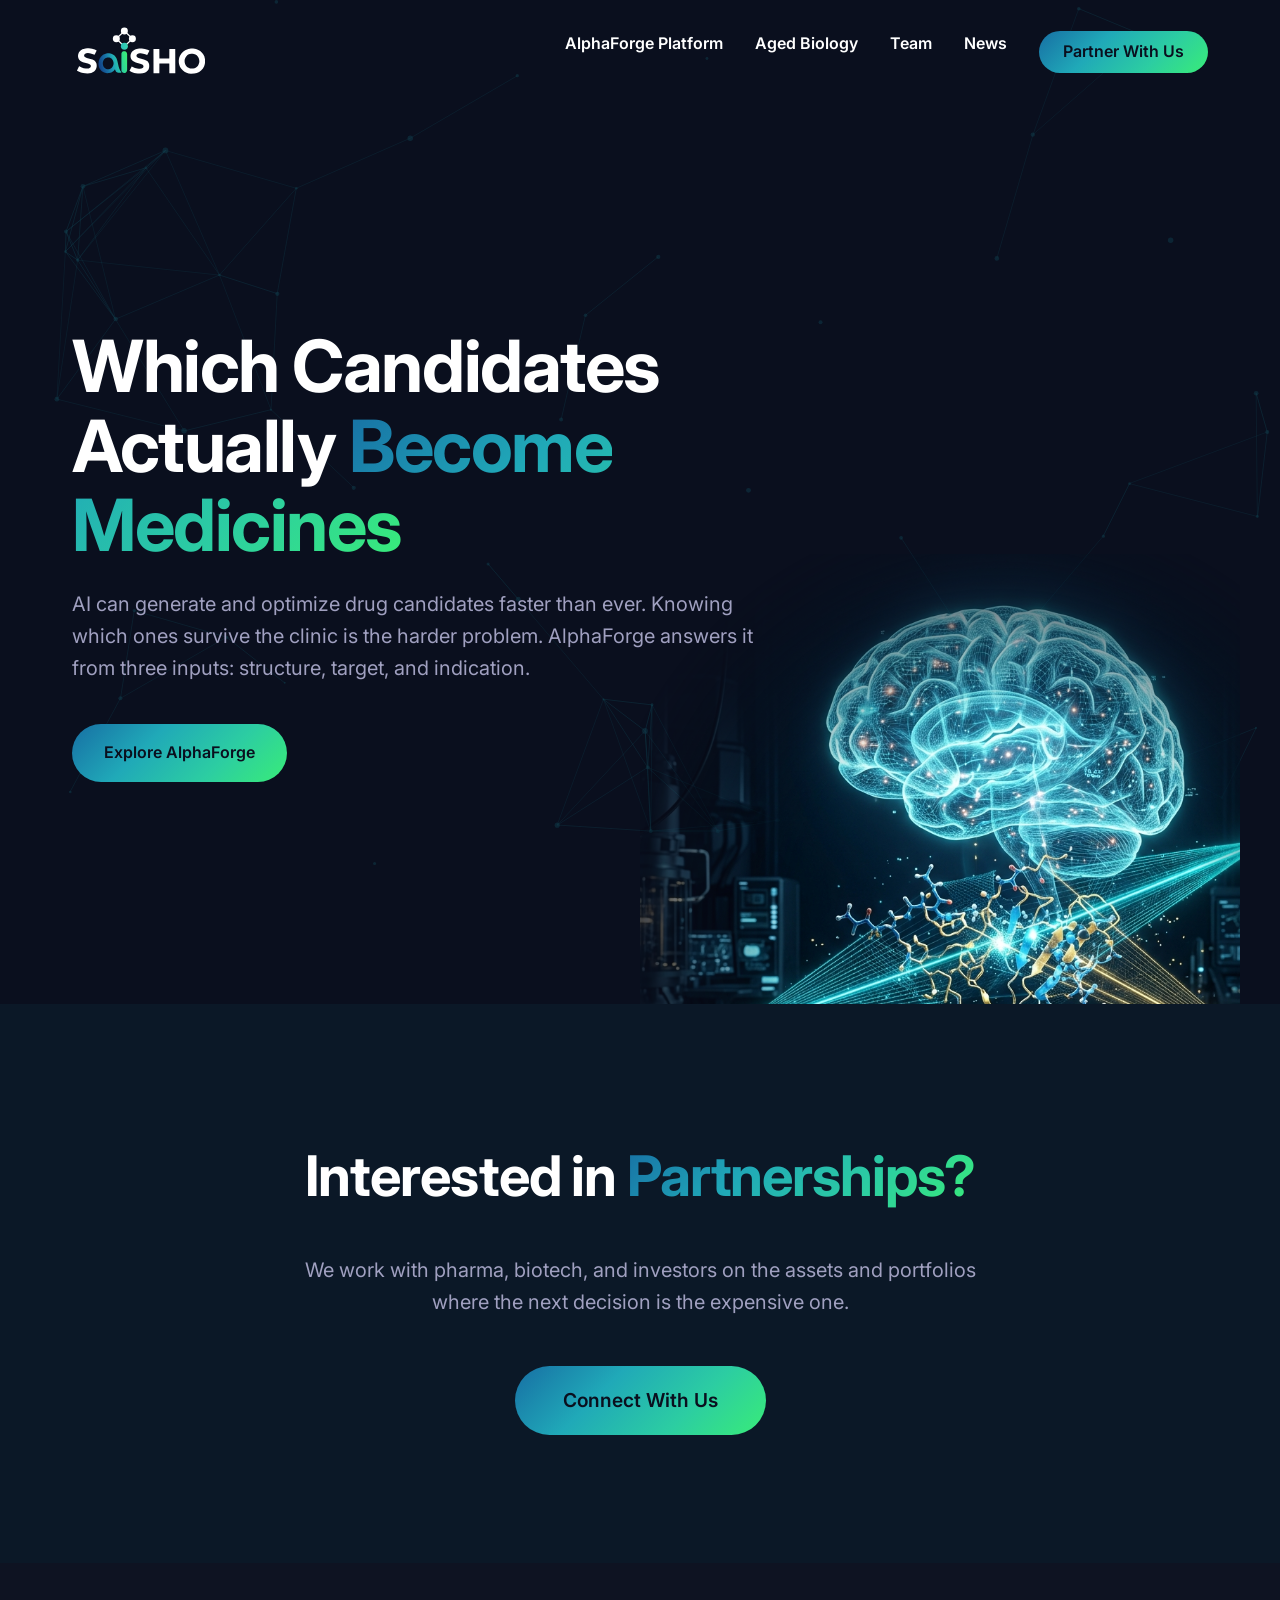
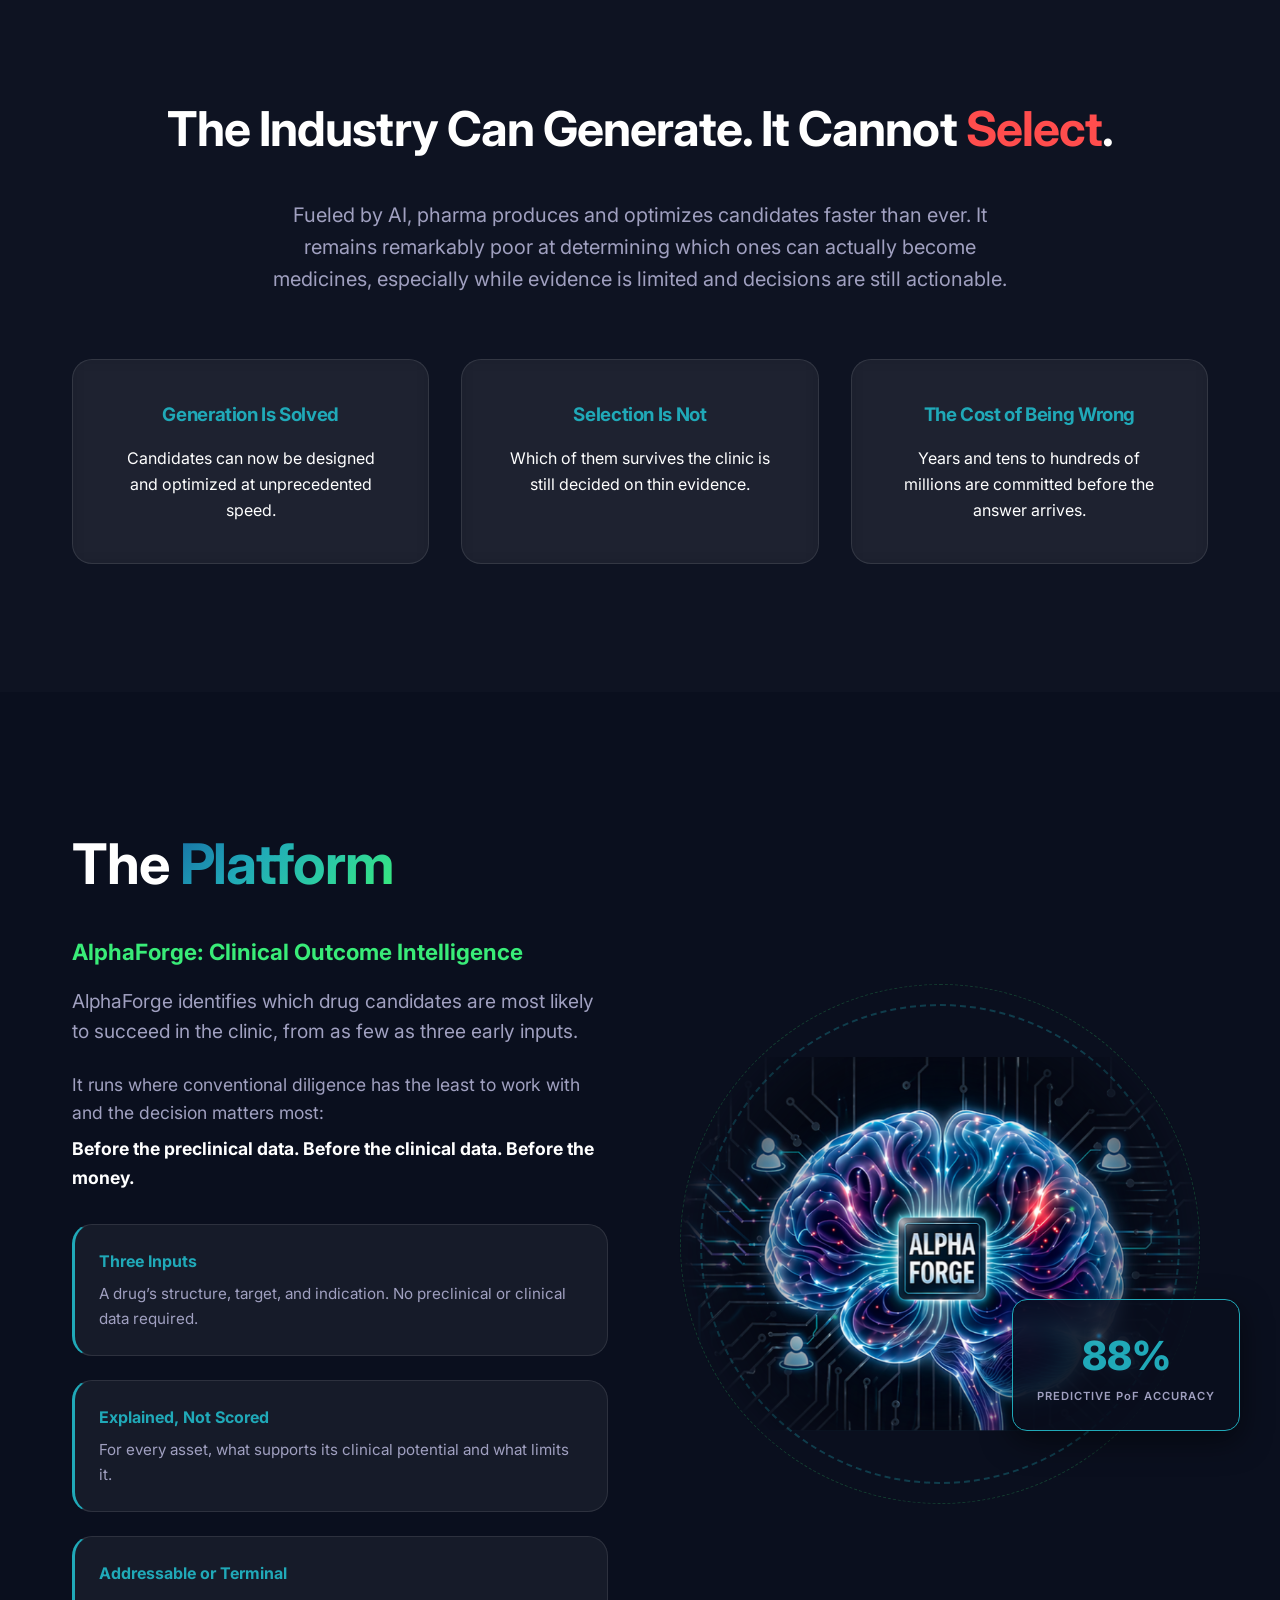
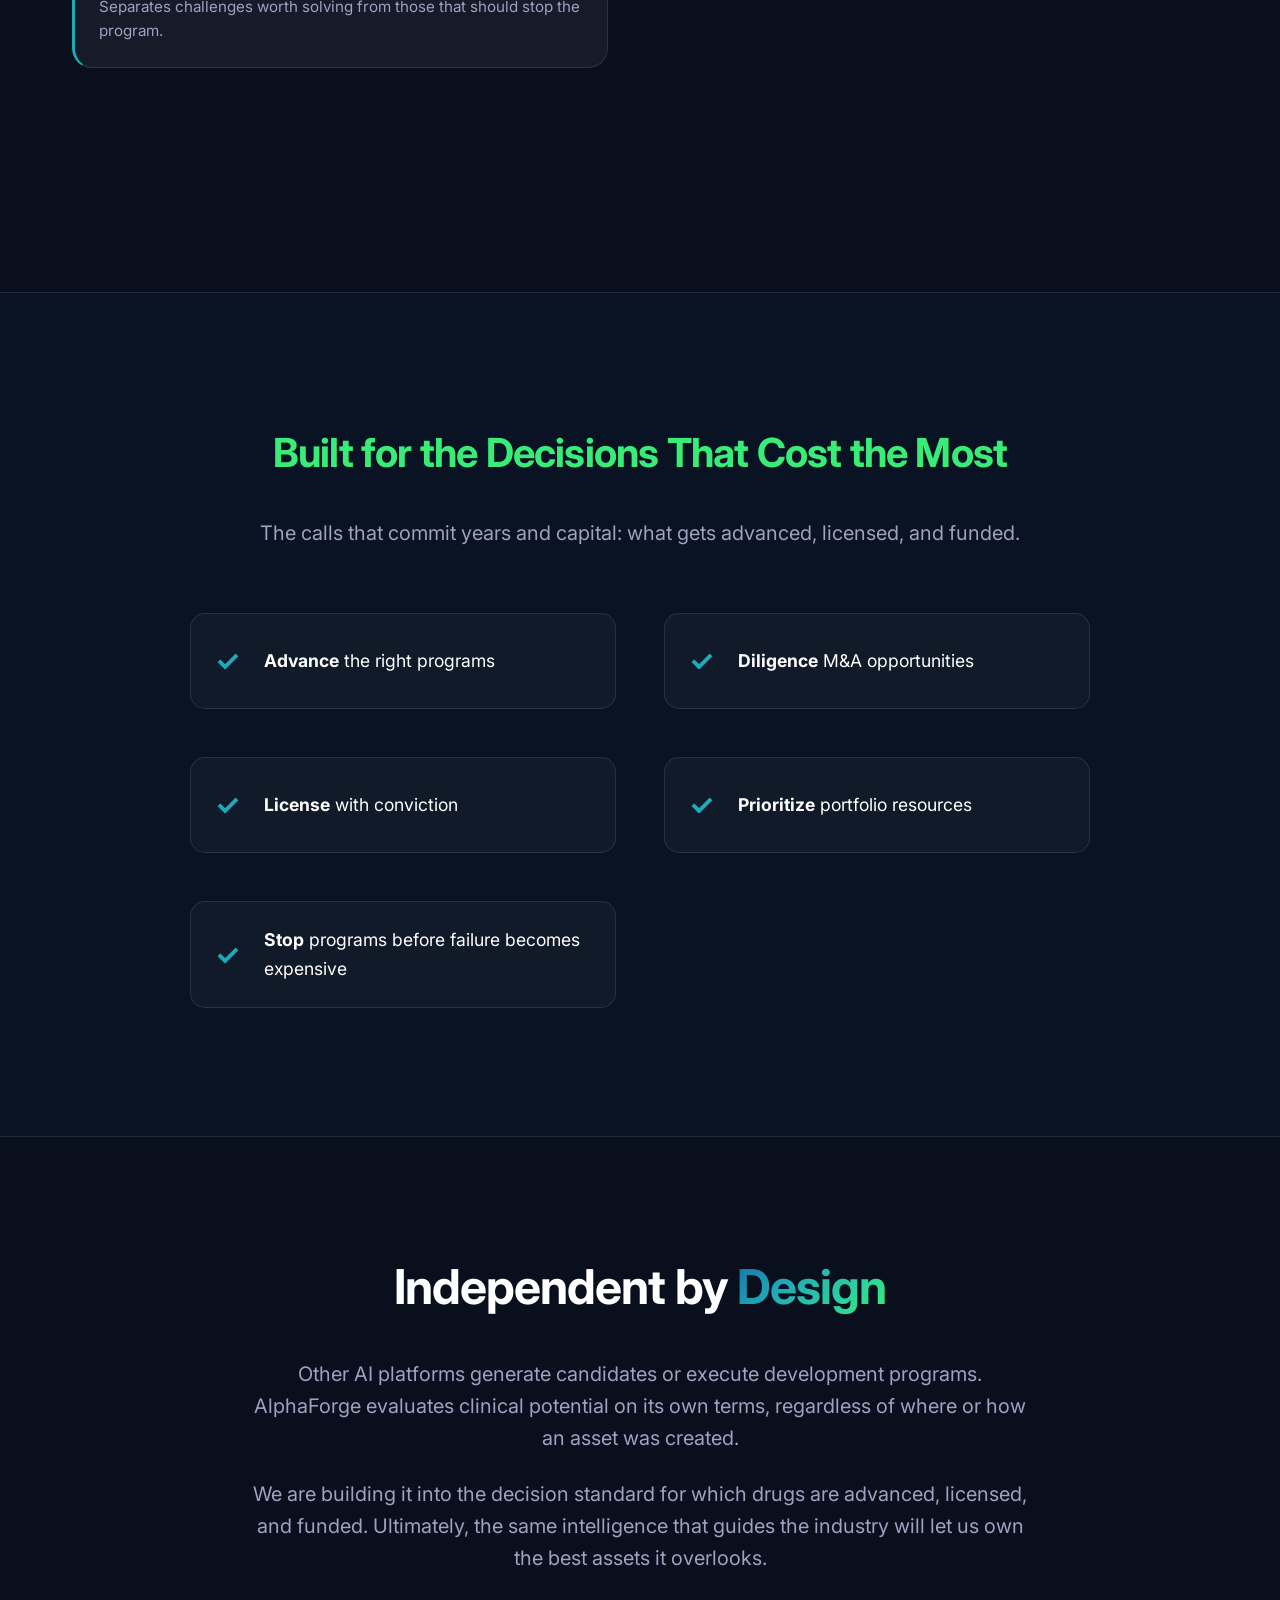
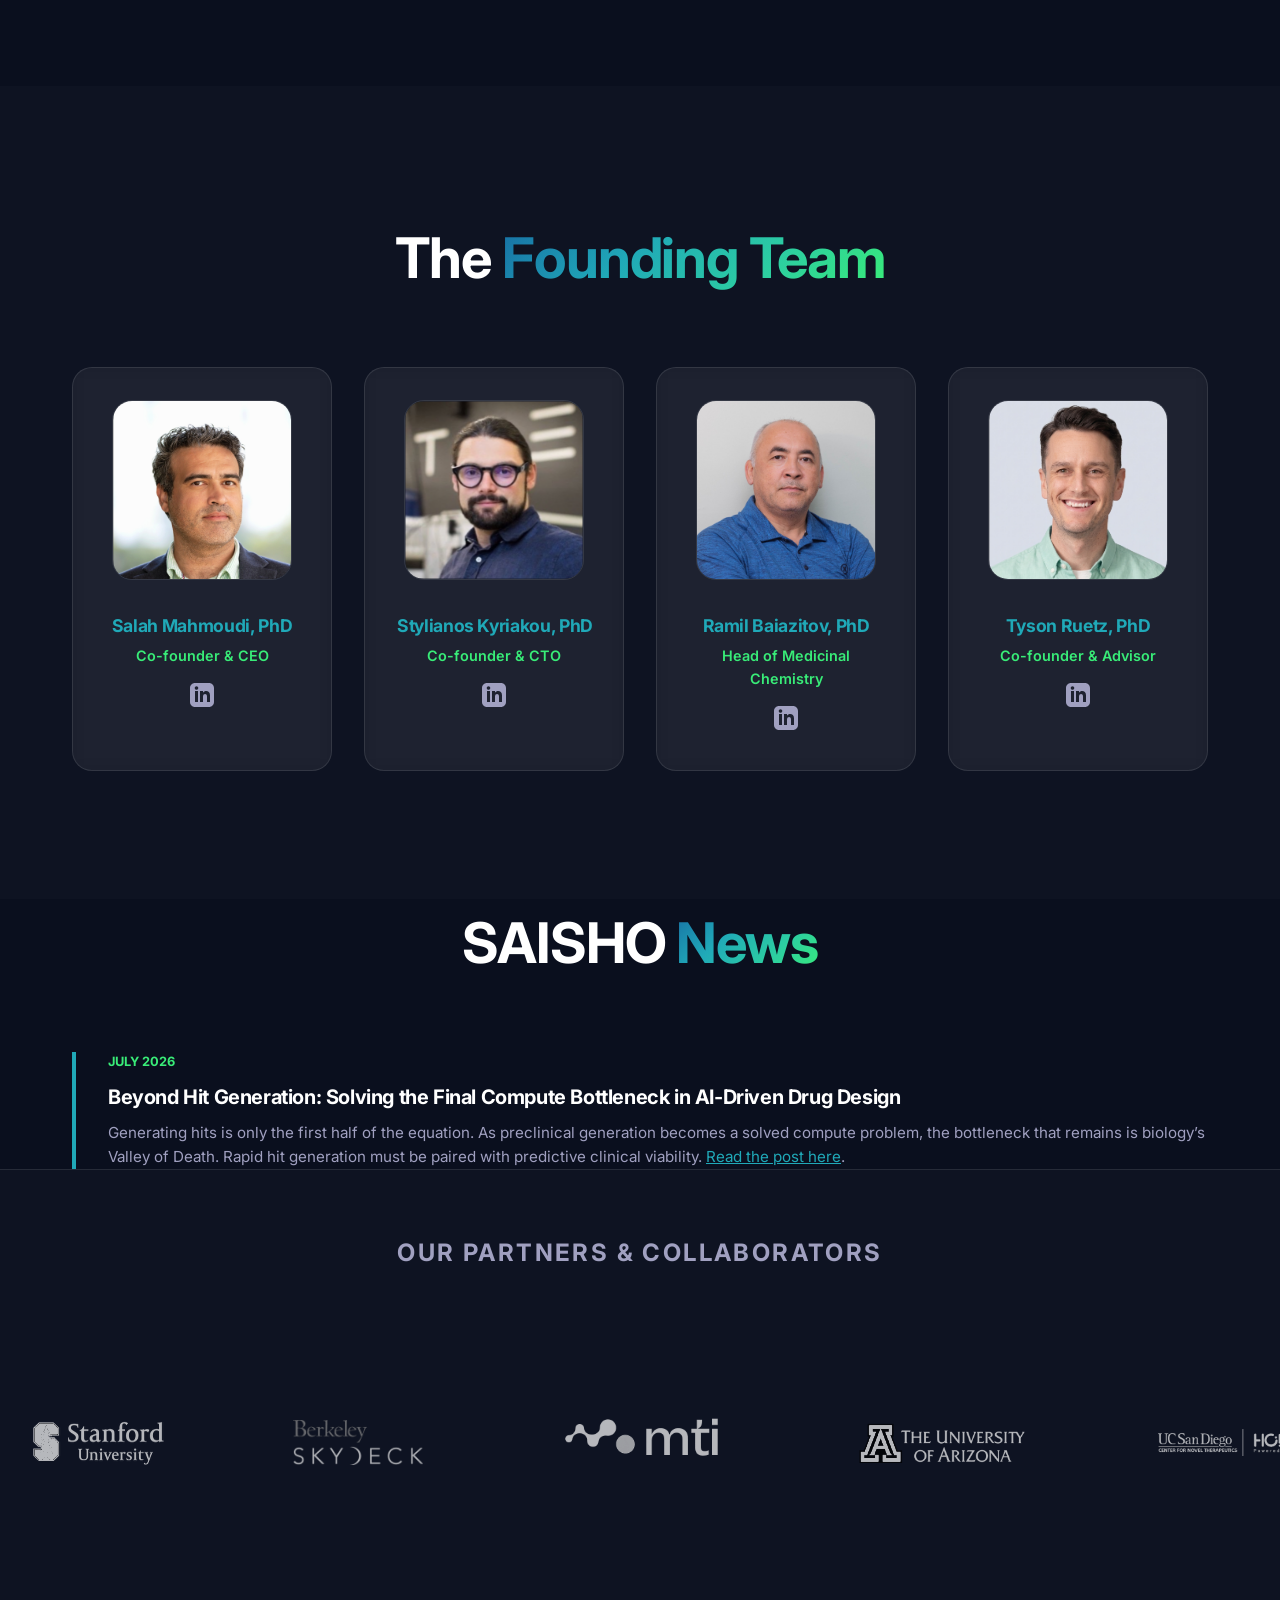
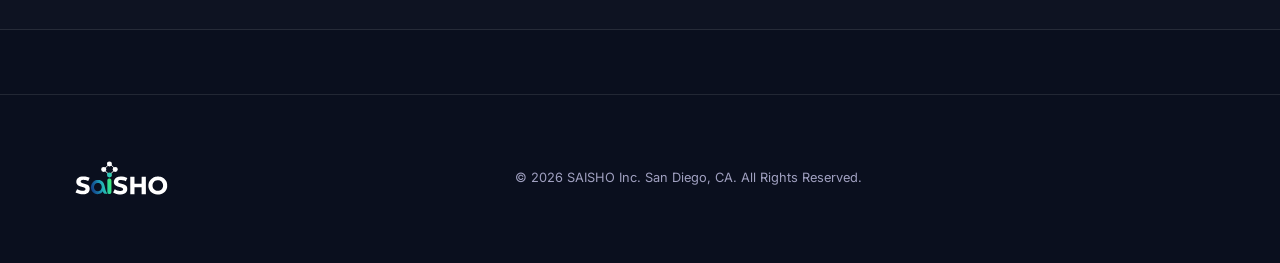
==== index.html @ ced68156 "Remove all news items dated before June 2026 The news grid now carries only the July 2026 post. The " ====
<!DOCTYPE html>
<html lang="en">
<head>
    <meta charset="UTF-8">
    <meta name="viewport" content="width=device-width, initial-scale=1.0">
    <title>AlphaForge by SAISHO | Predict. Explain. Redesign.</title>
    <meta name="description" content="AlphaForge is an AI-driven predictive engine that de-risks drug discovery by predicting clinical failure modes in CNS molecules using aged-biology intelligence.">
    <link rel="stylesheet" href="index.css">
    <link rel="preconnect" href="https://fonts.googleapis.com">
    <link rel="preconnect" href="https://fonts.gstatic.com" crossorigin>
    <link href="https://fonts.googleapis.com/css2?family=Inter:wght@400;600;700;800&display=swap" rel="stylesheet">
</head>
<body>
    <canvas id="bg-canvas"></canvas>

    <header>
        <nav class="container" style="display: flex; justify-content: space-between; align-items: center; padding: 1.5rem 2rem;">
            <div class="logo"><img src="assets/SAISHO-logo.svg" alt="SAISHO" style="height: 56px; width: auto; display: block;"></div>
            <div class="nav-links" style="display: flex; gap: 2rem;">
                <a href="#platform" style="color: white; text-decoration: none; font-weight: 600;">AlphaForge Platform</a>
                <a href="aged_biology.html" style="color: white; text-decoration: none; font-weight: 600;">Aged Biology</a>
                <a href="#team" style="color: white; text-decoration: none; font-weight: 600;">Team</a>
                <a href="#news" style="color: white; text-decoration: none; font-weight: 600;">News</a>
                <a href="#contact" class="btn btn-primary" style="padding: 0.5rem 1.5rem;">Partner With Us</a>
            </div>
        </nav>
    </header>

    <main>
        <!-- Hero Section -->
        <section class="hero container">
            <div class="hero-content">
                <h1 class="reveal">Which Candidates Actually <span class="gradient-text">Become Medicines</span></h1>
                <p class="reveal" style="animation-delay: 0.2s;">AI can generate and optimize drug candidates faster than ever. Knowing which ones survive the clinic is the harder problem. AlphaForge answers it from three inputs: structure, target, and indication.</p>
                <div class="hero-actions reveal" style="animation-delay: 0.4s;">
                    <a href="#platform" class="btn btn-primary">Explore AlphaForge</a>
                </div>
            </div>
            <div class="hero-image reveal" style="animation-delay: 0.6s;">
                <img src="assets/platform/hero.png" alt="AlphaForge AI Platform Visual">
            </div>
        </section>

        <!-- Partnerships -->
        <section id="contact" style="background: rgba(32, 169, 184, 0.06); text-align: center;">
            <div class="container">
                <h2 style="font-size: 3.5rem; margin-bottom: 2rem;">Interested in <span class="gradient-text">Partnerships?</span></h2>
                <p style="max-width: 700px; margin: 0 auto 3rem; color: var(--text-muted); font-size: 1.25rem;">
                    We work with pharma, biotech, and investors on the assets and portfolios where the next decision is the expensive one.
                </p>
                <a href="mailto:salah@saisho.ai" class="btn btn-primary" style="font-size: 1.2rem; padding: 1.2rem 3rem;">Connect With Us</a>
            </div>
        </section>

        <!-- The Crisis Section -->
        <section id="crisis" style="background: rgba(255,255,255,0.02);">
            <div class="container" style="text-align: center;">
                <h2 style="font-size: 3rem; margin-bottom: 2rem;">The Industry Can Generate. It Cannot <span style="color: #ff4d4d;">Select</span>.</h2>
                <p style="max-width: 760px; margin: 0 auto 4rem; color: var(--text-muted); font-size: 1.25rem;">
                    Fueled by AI, pharma produces and optimizes candidates faster than ever. It remains remarkably poor at determining which ones can actually become medicines, especially while evidence is limited and decisions are still actionable.
                </p>
                <div class="grid">
                    <div class="card">
                        <h3>Generation Is Solved</h3>
                        <p>Candidates can now be designed and optimized at unprecedented speed.</p>
                    </div>
                    <div class="card">
                        <h3>Selection Is Not</h3>
                        <p>Which of them survives the clinic is still decided on thin evidence.</p>
                    </div>
                    <div class="card">
                        <h3>The Cost of Being Wrong</h3>
                        <p>Years and tens to hundreds of millions are committed before the answer arrives.</p>
                    </div>
                </div>
            </div>
        </section>

        <section id="platform">
            <div class="container">
                <div class="platform-flex" style="display: flex; align-items: center; gap: 4rem; margin-bottom: 6rem;">
                    <div style="flex: 1;">
                        <h2 style="font-size: 3.5rem; margin-bottom: 1.5rem;">The <span class="gradient-text">Platform</span></h2>
                        <h4 style="color: var(--secondary-color); margin-bottom: 1rem; font-size: 1.4rem;">AlphaForge: Clinical Outcome Intelligence</h4>
                        <p style="color: var(--text-muted); font-size: 1.2rem; margin-bottom: 1.5rem;">AlphaForge identifies which drug candidates are most likely to succeed in the clinic, from as few as three early inputs.</p>
                        <p style="color: var(--text-muted); font-size: 1.1rem; margin-bottom: 2rem;">It runs where conventional diligence has the least to work with and the decision matters most: <br><strong style="color: white; display: block; margin-top: 0.5rem;">Before the preclinical data. Before the clinical data. Before the money.</strong></p>
                        
                        <div class="grid" style="grid-template-columns: 1fr; gap: 1.5rem;">
                            <div class="card" style="padding: 1.5rem; border-left: 3px solid var(--primary-color);">
                                <h4 style="margin-bottom: 0.5rem; color: var(--primary-color);">Three Inputs</h4>
                                <p style="font-size: 0.95rem; color: var(--text-muted);">A drug’s structure, target, and indication. No preclinical or clinical data required.</p>
                            </div>
                            <div class="card" style="padding: 1.5rem; border-left: 3px solid var(--primary-color);">
                                <h4 style="margin-bottom: 0.5rem; color: var(--primary-color);">Explained, Not Scored</h4>
                                <p style="font-size: 0.95rem; color: var(--text-muted);">For every asset, what supports its clinical potential and what limits it.</p>
                            </div>
                            <div class="card" style="padding: 1.5rem; border-left: 3px solid var(--primary-color);">
                                <h4 style="margin-bottom: 0.5rem; color: var(--primary-color);">Addressable or Terminal</h4>
                                <p style="font-size: 0.95rem; color: var(--text-muted);">Separates challenges worth solving from those that should stop the program.</p>
                            </div>
                        </div>
                    </div>
                    <div class="platform-image-container" style="flex: 1; position: relative; display: flex; justify-content: center; align-items: center; min-height: 500px;">
                        <!-- Spinning Dashed Circles (on top) -->
                        <div class="spinning-circle-1" style="position: absolute; width: 480px; height: 480px; border: 2px dashed var(--primary-color); border-radius: 50%; animation: spin 15s linear infinite; opacity: 0.3; pointer-events: none;"></div>
                        <div class="spinning-circle-2" style="position: absolute; width: 520px; height: 520px; border: 1px dashed var(--secondary-color); border-radius: 50%; animation: spin 25s linear reverse infinite; opacity: 0.2; pointer-events: none;"></div>
                        
                        <div style="position: relative; z-index: 1;">
                            <!-- Image with mask to fade with background -->
                            <img src="assets/platform/alphaforge_engine.png" alt="AlphaForge AI Engine Visual" style="width: 100%; max-width: 600px; display: block; -webkit-mask-image: radial-gradient(circle, black 40%, transparent 80%); mask-image: radial-gradient(circle, black 40%, transparent 80%); filter: drop-shadow(0 0 30px rgba(32, 169, 184, 0.25));">
                            
                            <!-- Luminous Pulses (Data Flow) -->
                            <div class="luminous-pulse" style="top: 25%; left: 20%; background: var(--primary-color); animation: data-flow-1 3s infinite;"></div>
                            <div class="luminous-pulse" style="top: 40%; right: 25%; background: var(--secondary-color); animation: data-flow-2 4s infinite 1s;"></div>
                            <div class="luminous-pulse" style="bottom: 30%; left: 30%; background: var(--logo-aqua); animation: data-flow-3 5s infinite 2s;"></div>
                            <div class="luminous-pulse" style="top: 20%; right: 30%; background: var(--primary-color); animation: data-flow-4 3.5s infinite 0.5s;"></div>
                            <div class="luminous-pulse" style="bottom: 25%; right: 20%; background: var(--logo-blue); animation: data-flow-5 4.5s infinite 1.5s;"></div>

                            <!-- Floating Metric Badge -->
                            <div class="metric-badge" style="position: absolute; bottom: 0; right: -2rem; background: rgba(10, 15, 30, 0.85); padding: 1.5rem; border-radius: 15px; border: 1px solid var(--primary-color); backdrop-filter: blur(10px); text-align: center; box-shadow: 0 10px 30px rgba(0,0,0,0.5); z-index: 2;">
                                <div style="font-size: 2.5rem; font-weight: 800; color: var(--primary-color);">88%</div>
                                <div style="font-size: 0.7rem; color: var(--text-muted); font-weight: 600; letter-spacing: 1px; white-space: nowrap;">PREDICTIVE PoF ACCURACY</div>
                            </div>
                        </div>
                    </div>
                </div>
            </div>
        </section>

        <!-- Decision Support Section -->
        <section id="decisions" style="padding: 8rem 0; background: rgba(32, 169, 184, 0.03); border-top: 1px solid var(--glass-border); border-bottom: 1px solid var(--glass-border);">
            <div class="container" style="text-align: center;">
                <h3 style="color: var(--secondary-color); font-size: 2.5rem; margin-bottom: 2rem; font-weight: 700;">Built for the Decisions That Cost the Most</h3>
                <p style="max-width: 760px; margin: 0 auto 4rem; color: var(--text-muted); font-size: 1.25rem; line-height: 1.6;">
                    The calls that commit years and capital: what gets advanced, licensed, and funded.
                </p>
                <div class="grid decision-grid" style="gap: 3rem; max-width: 900px; margin: 0 auto;">
                    <div style="text-align: left; display: flex; align-items: center; gap: 1.5rem; background: rgba(255,255,255,0.03); padding: 1.5rem; border-radius: 15px; border: 1px solid var(--glass-border);">
                        <span style="color: var(--primary-color); font-size: 1.8rem; font-weight: bold;">✓</span>
                        <p style="font-size: 1.1rem; margin: 0;"><strong style="color: white;">Advance</strong> the right programs</p>
                    </div>
                    <div style="text-align: left; display: flex; align-items: center; gap: 1.5rem; background: rgba(255,255,255,0.03); padding: 1.5rem; border-radius: 15px; border: 1px solid var(--glass-border);">
                        <span style="color: var(--primary-color); font-size: 1.8rem; font-weight: bold;">✓</span>
                        <p style="font-size: 1.1rem; margin: 0;"><strong style="color: white;">Diligence</strong> M&amp;A opportunities</p>
                    </div>
                    <div style="text-align: left; display: flex; align-items: center; gap: 1.5rem; background: rgba(255,255,255,0.03); padding: 1.5rem; border-radius: 15px; border: 1px solid var(--glass-border);">
                        <span style="color: var(--primary-color); font-size: 1.8rem; font-weight: bold;">✓</span>
                        <p style="font-size: 1.1rem; margin: 0;"><strong style="color: white;">License</strong> with conviction</p>
                    </div>
                    <div style="text-align: left; display: flex; align-items: center; gap: 1.5rem; background: rgba(255,255,255,0.03); padding: 1.5rem; border-radius: 15px; border: 1px solid var(--glass-border);">
                        <span style="color: var(--primary-color); font-size: 1.8rem; font-weight: bold;">✓</span>
                        <p style="font-size: 1.1rem; margin: 0;"><strong style="color: white;">Prioritize</strong> portfolio resources</p>
                    </div>
                    <div style="text-align: left; display: flex; align-items: center; gap: 1.5rem; background: rgba(255,255,255,0.03); padding: 1.5rem; border-radius: 15px; border: 1px solid var(--glass-border);">
                        <span style="color: var(--primary-color); font-size: 1.8rem; font-weight: bold;">✓</span>
                        <p style="font-size: 1.1rem; margin: 0;"><strong style="color: white;">Stop</strong> programs before failure becomes expensive</p>
                    </div>
                </div>
            </div>
        </section>

        <!-- Positioning Section -->
        <section id="independent" style="padding: 7rem 0; text-align: center;">
            <div class="container">
                <h2 style="font-size: 3rem; margin-bottom: 2rem;">Independent by <span class="gradient-text">Design</span></h2>
                <p style="max-width: 780px; margin: 0 auto 1.5rem; color: var(--text-muted); font-size: 1.25rem;">
                    Other AI platforms generate candidates or execute development programs. AlphaForge evaluates clinical potential on its own terms, regardless of where or how an asset was created.
                </p>
                <p style="max-width: 780px; margin: 0 auto; color: var(--text-muted); font-size: 1.25rem;">
                    We are building it into the decision standard for which drugs are advanced, licensed, and funded. Ultimately, the same intelligence that guides the industry will let us own the best assets it overlooks.
                </p>
            </div>
        </section>

        <!-- Team Section -->
        <section id="team" style="background: rgba(255,255,255,0.02);">
            <div class="container">
                <h2 style="text-align: center; font-size: 3.5rem; margin-bottom: 4rem;">The <span class="gradient-text">Founding Team</span></h2>
                <div class="team-grid">
                    <div class="card team-card">
                        <img src="assets/team/salah.png" alt="Salah Mahmoudi">
                        <h3>Salah Mahmoudi, PhD</h3>
                        <div class="role">Co-founder & CEO</div>
                        <a href="https://www.linkedin.com/in/salah-mahmoudi/" target="_blank">
                            <svg class="linkedin-icon" viewBox="0 0 24 24"><path d="M19 0h-14c-2.761 0-5 2.239-5 5v14c0 2.761 2.239 5 5 5h14c2.762 0 5-2.239 5-5v-14c0-2.761-2.238-5-5-5zm-11 19h-3v-11h3v11zm-1.5-12.268c-.966 0-1.75-.79-1.75-1.764s.784-1.764 1.75-1.764 1.75.79 1.75 1.764-.783 1.764-1.75 1.764zm13.5 12.268h-3v-5.604c0-3.368-4-3.113-4 0v5.604h-3v-11h3v1.765c1.396-2.586 7-2.777 7 2.476v6.759z"/></svg>
                        </a>
                    </div>
                    <div class="card team-card">
                        <img src="assets/team/stylianos.png" alt="Stylianos Kyriakou">
                        <h3>Stylianos Kyriakou, PhD</h3>
                        <div class="role">Co-founder & CTO</div>
                        <a href="https://www.linkedin.com/in/stylianoskyriacou/" target="_blank">
                            <svg class="linkedin-icon" viewBox="0 0 24 24"><path d="M19 0h-14c-2.761 0-5 2.239-5 5v14c0 2.761 2.239 5 5 5h14c2.762 0 5-2.239 5-5v-14c0-2.761-2.238-5-5-5zm-11 19h-3v-11h3v11zm-1.5-12.268c-.966 0-1.75-.79-1.75-1.764s.784-1.764 1.75-1.764 1.75.79 1.75 1.764-.783 1.764-1.75 1.764zm13.5 12.268h-3v-5.604c0-3.368-4-3.113-4 0v5.604h-3v-11h3v1.765c1.396-2.586 7-2.777 7 2.476v6.759z"/></svg>
                        </a>
                    </div>
                    <div class="card team-card">
                        <img src="assets/team/ramil.png" alt="Ramil Baiazitov">
                        <h3>Ramil Baiazitov, PhD</h3>
                        <div class="role">Head of Medicinal Chemistry</div>
                        <a href="https://www.linkedin.com/in/ramil-baiazitov-46618516/" target="_blank">
                            <svg class="linkedin-icon" viewBox="0 0 24 24"><path d="M19 0h-14c-2.761 0-5 2.239-5 5v14c0 2.761 2.239 5 5 5h14c2.762 0 5-2.239 5-5v-14c0-2.761-2.238-5-5-5zm-11 19h-3v-11h3v11zm-1.5-12.268c-.966 0-1.75-.79-1.75-1.764s.784-1.764 1.75-1.764 1.75.79 1.75 1.764-.783 1.764-1.75 1.764zm13.5 12.268h-3v-5.604c0-3.368-4-3.113-4 0v5.604h-3v-11h3v1.765c1.396-2.586 7-2.777 7 2.476v6.759z"/></svg>
                        </a>
                    </div>
                    <div class="card team-card">
                        <img src="assets/team/tyson.jpg" alt="Tyson Ruetz">
                        <h3>Tyson Ruetz, PhD</h3>
                        <div class="role">Co-founder & Advisor</div>
                        <a href="https://www.linkedin.com/in/tyson-ruetz-98aa8580/" target="_blank">
                            <svg class="linkedin-icon" viewBox="0 0 24 24"><path d="M19 0h-14c-2.761 0-5 2.239-5 5v14c0 2.761 2.239 5 5 5h14c2.762 0 5-2.239 5-5v-14c0-2.761-2.238-5-5-5zm-11 19h-3v-11h3v11zm-1.5-12.268c-.966 0-1.75-.79-1.75-1.764s.784-1.764 1.75-1.764 1.75.79 1.75 1.764-.783 1.764-1.75 1.764zm13.5 12.268h-3v-5.604c0-3.368-4-3.113-4 0v5.604h-3v-11h3v1.765c1.396-2.586 7-2.777 7 2.476v6.759z"/></svg>
                        </a>
                    </div>
                </div>
            </div>
        </section>

        <!-- News Section -->
        <section id="news" class="container">
            <h2 style="text-align: center; font-size: 3.5rem; margin-bottom: 4rem;">SAISHO <span class="gradient-text">News</span></h2>
            <div class="news-grid">
                <div class="news-item reveal">
                    <div class="news-date">July 2026</div>
                    <h3 class="news-title">Beyond Hit Generation: Solving the Final Compute Bottleneck in AI-Driven Drug Design</h3>
                    <p class="news-excerpt">Generating hits is only the first half of the equation. As preclinical generation becomes a solved compute problem, the bottleneck that remains is biology’s Valley of Death. Rapid hit generation must be paired with predictive clinical viability. <a href="https://stylianoskyriacou.ai/blog_posts/beyond_hit_generation_solving_the_final_compute_bottleneck_in_ai_driven_drug_design.html" target="_blank" rel="noopener" style="color: var(--primary-color); text-decoration: underline;">Read the post here</a>.</p>
                </div>
            </div>
        </section>

        <!-- Partners Section -->
        <section id="partners" style="padding: 4rem 0; background: rgba(255,255,255,0.02); border-top: 1px solid var(--glass-border); border-bottom: 1px solid var(--glass-border);">
            <div class="container" style="text-align: center; margin-bottom: 3rem;">
                <h3 style="font-size: 1.5rem; color: var(--text-muted); text-transform: uppercase; letter-spacing: 0.1em;">Our Partners & Collaborators</h3>
            </div>
            <div class="partners-container">
                <div class="partners-track">
                    <!-- Stanford (Updated Horizontal Asset) -->
                    <div class="partner-logo-container" style="height: 90px;">
                        <img src="assets/logos/stanford.png" class="partner-logo-img" alt="Stanford University">
                    </div>
                    
                    <!-- Berkeley SkyDeck (High Res Asset) -->
                    <div class="partner-logo-container">
                        <img src="assets/logos/skydeck.png" class="partner-logo-img" alt="Berkeley SkyDeck">
                    </div>

                    <!-- UC Berkeley MTI (High Res Asset) -->
                    <div class="partner-logo-container" style="height: 180px;">
                        <img src="assets/logos/ucb_mti.png" class="partner-logo-img" alt="UC Berkeley MTI">
                    </div>

                    <!-- University of Arizona (High Res Horizontal Asset) -->
                    <div class="partner-logo-container" style="height: 40px;">
                        <img src="assets/logos/arizona.png" class="partner-logo-img" alt="University of Arizona">
                    </div>

                    <!-- UCSD / HomeLab (High Res Asset) -->
                    <div class="partner-logo-container" style="height: 100px;">
                        <img src="assets/logos/homelab.png" class="partner-logo-img" alt="UCSD HomeLab">
                    </div>
                    
                    <!-- Google for Startups (Recreated) -->
                    <div class="partner-logo-custom" style="height: 100px; font-size: 1.8rem;">
                        <span style="color: #4285F4;">G</span><span style="color: #EA4335;">o</span><span style="color: #FBBC05;">o</span><span style="color: #4285F4;">g</span><span style="color: #34A853;">l</span><span style="color: #EA4335;">e</span>
                        <span style="font-size: 0.8em; margin-left: 5px; color: #a0a0c0;">for Startups</span>
                    </div>

                    <!-- Connect San Diego (Official Asset) -->
                    <div class="partner-logo-container">
                        <img src="assets/logos/connect.png" class="partner-logo-img" alt="Connect San Diego">
                    </div>

                    <!-- Duplicate for seamless scroll -->
                    <div class="partner-logo-container" style="height: 90px;">
                        <img src="assets/logos/stanford.png" class="partner-logo-img" alt="Stanford University">
                    </div>
                    <div class="partner-logo-container">
                        <img src="assets/logos/skydeck.png" class="partner-logo-img" alt="Berkeley SkyDeck">
                    </div>
                    <div class="partner-logo-container" style="height: 180px;">
                        <img src="assets/logos/ucb_mti.png" class="partner-logo-img" alt="UC Berkeley MTI">
                    </div>
                    <div class="partner-logo-container" style="height: 40px;">
                        <img src="assets/logos/arizona.png" class="partner-logo-img" alt="University of Arizona">
                    </div>
                    <div class="partner-logo-container" style="height: 100px;">
                        <img src="assets/logos/homelab.png" class="partner-logo-img" alt="UCSD HomeLab">
                    </div>
                    <div class="partner-logo-custom" style="height: 100px; font-size: 1.8rem;">
                        <span style="color: #4285F4;">G</span><span style="color: #EA4335;">o</span><span style="color: #FBBC05;">o</span><span style="color: #4285F4;">g</span><span style="color: #34A853;">l</span><span style="color: #EA4335;">e</span>
                        <span style="font-size: 0.8em; margin-left: 5px; color: #a0a0c0;">for Startups</span>
                    </div>
                </div>
            </div>
        </section>

    </main>

    <footer style="padding: 4rem 0; border-top: 1px solid var(--glass-border); margin-top: 4rem;">
        <div class="container" style="display: flex; justify-content: space-between; align-items: center;">
            <div class="logo"><img src="assets/SAISHO-logo.svg" alt="SAISHO" style="height: 40px; width: auto; display: block;"></div>
            <p style="color: var(--text-muted); font-size: 0.8rem;">© 2026 SAISHO Inc. San Diego, CA. All Rights Reserved.</p>
            <div class="socials" style="display: flex; gap: 1rem;">
                <!-- Social Icons -->
            </div>
        </div>
    </footer>

    <script src="main.js"></script>
    <style>
        @keyframes spin { from { transform: rotate(0deg); } to { transform: rotate(360deg); } }
        
        @keyframes data-flow-1 {
            0% { transform: translate(0, 0); opacity: 0; }
            20% { opacity: 1; }
            80% { opacity: 1; }
            100% { transform: translate(60px, -30px); opacity: 0; }
        }
        @keyframes data-flow-2 {
            0% { transform: translate(0, 0); opacity: 0; }
            30% { opacity: 1; }
            70% { opacity: 1; }
            100% { transform: translate(-80px, 40px); opacity: 0; }
        }
        @keyframes data-flow-3 {
            0% { transform: translate(0, 0); opacity: 0; }
            20% { opacity: 1; }
            80% { opacity: 1; }
            100% { transform: translate(40px, 60px); opacity: 0; }
        }
        @keyframes data-flow-4 {
            0% { transform: translate(0, 0); opacity: 0; }
            40% { opacity: 1; }
            60% { opacity: 1; }
            100% { transform: translate(-50px, -50px); opacity: 0; }
        }
        @keyframes data-flow-5 {
            0% { transform: translate(0, 0); opacity: 0; }
            25% { opacity: 1; }
            75% { opacity: 1; }
            100% { transform: translate(70px, 20px); opacity: 0; }
        }
        
        .luminous-pulse {
            position: absolute;
            width: 4px;
            height: 4px;
            border-radius: 50%;
            filter: blur(1px);
            box-shadow: 0 0 10px currentColor, 0 0 20px currentColor;
            z-index: 3;
            pointer-events: none;
        }

        .partner-logo-container {
            display: flex;
            align-items: center;
            justify-content: center;
            height: 45px; /* Standardized height */
            filter: grayscale(1) invert(1) brightness(2);
            opacity: 0.7;
            transition: all 0.3s ease;
            margin: 0 2rem;
            flex-shrink: 0;
        }
        
        .partner-logo-container:hover {
            filter: grayscale(0) invert(0) brightness(1);
            opacity: 1;
        }

        .partner-logo-img {
            max-height: 100%;
            max-width: 180px; /* Prevents extremely wide logos from breaking balance */
            width: auto;
            object-fit: contain;
        }

        .partner-logo-custom {
            height: 45px; /* Matches container height */
            display: flex;
            align-items: center;
            justify-content: center;
            font-family: 'Inter', sans-serif;
            font-size: 1.1rem;
            filter: grayscale(1) opacity(0.7);
            transition: all 0.3s ease;
            white-space: nowrap;
            margin: 0 2rem;
            flex-shrink: 0;
        }
        
        .partners-track:hover .partner-logo-custom {
            filter: grayscale(0) opacity(1);
        }
    </style>
</body>
</html>
---- index.css ----
/* SAISHO - AlphaForge Design System */
:root {
    /* Brand gradient stops, taken from the "ai" ligature in the SAISHO logo
       (assets/SAISHO-logo.svg, #aiGradient). */
    --logo-blue-deep: #123E84;
    --logo-blue: #176FA4;
    --logo-teal: #20A9B8;
    --logo-aqua: #2CCDA2;
    --logo-green: #39EC78;

    --bg-color: #0a0f1e;
    --card-bg: rgba(255, 255, 255, 0.05);
    --primary-color: var(--logo-teal);
    --primary-rgb: 32, 169, 184;
    --secondary-color: var(--logo-green);
    --text-main: #ffffff;
    --text-muted: #a0a0c0;
    --accent-gradient: linear-gradient(135deg, var(--logo-blue) 0%, var(--logo-teal) 35%, var(--logo-aqua) 68%, var(--logo-green) 100%);
    --glass-border: rgba(255, 255, 255, 0.1);
    --font-sans: 'Inter', system-ui, -apple-system, sans-serif;
}

* {
    margin: 0;
    padding: 0;
    box-sizing: border-box;
}

body {
    background-color: var(--bg-color);
    color: var(--text-main);
    font-family: var(--font-sans);
    line-height: 1.6;
    overflow-x: hidden;
}

/* Background Animation */
#bg-canvas {
    position: fixed;
    top: 0;
    left: 0;
    width: 100%;
    height: 100%;
    z-index: -1;
    opacity: 0.3;
}

/* Typography */
h1, h2, h3 {
    font-weight: 700;
    letter-spacing: -0.02em;
}

.gradient-text {
    background: var(--accent-gradient);
    -webkit-background-clip: text;
    -webkit-text-fill-color: transparent;
}

/* Layout */
.container {
    max-width: 1200px;
    margin: 0 auto;
    padding: 0 2rem;
}

section {
    padding: 8rem 0;
}

/* Hero Section */
.hero {
    height: 100vh;
    display: flex;
    align-items: center;
    position: relative;
    overflow: hidden;
}

.hero-content {
    position: relative;
    z-index: 10;
    max-width: 700px;
}

.hero h1 {
    font-size: 4.5rem;
    line-height: 1.1;
    margin-bottom: 1.5rem;
}

.hero p {
    font-size: 1.25rem;
    color: var(--text-muted);
    margin-bottom: 2.5rem;
}

.hero-image {
    position: absolute;
    right: -10%;
    top: 50%;
    transform: translateY(-50%);
    width: 60%;
    z-index: 1;
    opacity: 0.8;
}

.hero-image img {
    width: 100%;
    height: auto;
    filter: drop-shadow(0 0 50px rgba(var(--primary-rgb), 0.3));
    mix-blend-mode: screen;
    -webkit-mask-image: radial-gradient(circle at center, black 40%, transparent 80%);
    mask-image: radial-gradient(circle at center, black 40%, transparent 80%);
}

/* Buttons */
.btn {
    display: inline-block;
    padding: 1rem 2rem;
    border-radius: 50px;
    text-decoration: none;
    font-weight: 600;
    transition: all 0.3s ease;
    cursor: pointer;
}

.btn-primary {
    background: var(--accent-gradient);
    color: var(--bg-color);
}

.btn-primary:hover {
    transform: scale(1.05);
    box-shadow: 0 0 20px rgba(var(--primary-rgb), 0.4);
}

/* Features/Platform */
.grid {
    display: grid;
    grid-template-columns: repeat(auto-fit, minmax(300px, 1fr));
    gap: 2rem;
}

.card {
    background: var(--card-bg);
    border: 1px solid var(--glass-border);
    backdrop-filter: blur(10px);
    padding: 2.5rem;
    border-radius: 20px;
    transition: all 0.3s ease;
}

.card:hover {
    transform: translateY(-10px);
    border-color: var(--primary-color);
    box-shadow: 0 10px 30px rgba(var(--primary-rgb), 0.1);
}

.card h3 {
    margin-bottom: 1rem;
    color: var(--primary-color);
}

/* Partner Slider */
.partners-container {
    overflow: hidden;
    padding: 2rem 0;
    white-space: nowrap;
    position: relative;
}

.partners-track {
    display: inline-flex;
    animation: scroll 40s linear infinite;
    gap: 4rem;
    align-items: center;
}

.partner-logo {
    height: 60px;
    filter: grayscale(1) invert(1) opacity(0.7);
    transition: all 0.3s ease;
}

.partner-logo:hover {
    filter: grayscale(0) invert(0) opacity(1);
}

@keyframes scroll {
    0% { transform: translateX(0); }
    100% { transform: translateX(-50%); }
}

/* Team Section */
.team-grid {
    display: grid;
    grid-template-columns: repeat(auto-fit, minmax(250px, 1fr));
    gap: 2rem;
}

.team-card {
    text-align: center;
    padding: 2rem;
}

.team-card img {
    width: 180px;
    height: 180px;
    border-radius: 20px;
    margin-bottom: 1.5rem;
    border: 1px solid var(--glass-border);
    object-fit: cover;
    transition: all 0.3s ease;
}

.team-card:hover img {
    border-color: var(--primary-color);
    transform: scale(1.05);
}

.team-card h3 {
    font-size: clamp(0.95rem, 1.5vw, 1.1rem);
    margin-bottom: 0.25rem;
    white-space: nowrap;
}

.team-card .role {
    color: var(--secondary-color);
    font-weight: 600;
    font-size: 0.9rem;
    margin-bottom: 1rem;
}

.linkedin-icon {
    display: inline-block;
    width: 24px;
    height: 24px;
    fill: var(--text-muted);
    transition: fill 0.3s ease;
}

.team-card a:hover .linkedin-icon {
    fill: var(--primary-color);
}

/* News Section */
.news-grid {
    display: grid;
    grid-template-columns: repeat(auto-fit, minmax(280px, 1fr));
    gap: 2rem;
}

.news-item {
    border-left: 4px solid var(--primary-color);
    padding-left: 2rem;
}

.news-date {
    font-size: 0.8rem;
    color: var(--secondary-color);
    font-weight: 700;
    text-transform: uppercase;
}

.news-title {
    font-size: 1.25rem;
    margin: 0.5rem 0;
    font-weight: 700;
}

.news-excerpt {
    font-size: 0.95rem;
    color: var(--text-muted);
}

/* Animations */
@keyframes fadeIn {
    from { opacity: 0; transform: translateY(20px); }
    to { opacity: 1; transform: translateY(0); }
}

.reveal {
    animation: fadeIn 1s ease forwards;
}

.aged-hero {
    padding-top: 12rem;
}

.aged-hero h1 {
    font-size: 4.5rem;
}

@media (max-width: 768px) {
    .aged-hero {
        padding-top: 8rem;
    }
    .aged-hero h1 {
        font-size: 2.5rem !important;
    }
}

/* Responsive */
@media (max-width: 992px) {
    section { padding: 4rem 0; }
    
    .hero {
        flex-direction: column;
        justify-content: center;
        text-align: center;
        height: auto;
        padding-top: 8rem;
        padding-bottom: 4rem;
    }
    
    .hero h1 { 
        font-size: clamp(2.5rem, 8vw, 3.5rem); 
        line-height: 1.2;
    }
    
    .hero p {
        font-size: 1.1rem;
        margin: 0 auto 2rem;
    }

    .hero-image {
        position: relative;
        right: 0;
        width: 100%;
        margin-top: 3rem;
        transform: none;
        top: 0;
        opacity: 0.6;
    }
}

@media (max-width: 768px) {
    header nav {
        flex-direction: column;
        gap: 1.5rem;
        padding: 1.5rem 1rem !important;
    }

    .nav-links {
        flex-wrap: wrap;
        justify-content: center;
        gap: 1rem !important;
        font-size: 0.9rem;
    }

    .nav-links a {
        padding: 0.5rem;
    }

    .nav-links .btn {
        width: 100%;
        text-align: center;
    }

    .grid {
        grid-template-columns: 1fr !important;
        gap: 1.5rem;
    }

    /* Platform Section Responsive Fixes */
    .platform-flex {
        flex-direction: column !important;
        gap: 2rem !important;
    }

    .platform-image-container {
        min-height: auto !important;
        padding: 2rem 0;
    }

    .platform-image-container img {
        max-width: 100% !important;
    }

    .spinning-circle-1 { width: 300px !important; height: 300px !important; }
    .spinning-circle-2 { width: 340px !important; height: 340px !important; }

    .metric-badge {
        right: 50% !important;
        transform: translateX(50%) !important;
        bottom: -2rem !important;
        width: max-content;
    }

    /* Decision Support Fix */
    .decision-grid {
        grid-template-columns: 1fr !important;
        max-width: 100% !important;
    }

    /* Typography adjustments */
    h1 { font-size: 2.5rem !important; }
    h2 { font-size: 2.2rem !important; }
    h3 { font-size: 1.8rem !important; }

    .container {
        padding: 0 1.5rem;
    }

    footer .container {
        flex-direction: column;
        gap: 2rem;
        text-align: center;
    }
}

/* Helper Classes for Mobile-First Grids */
.flex-column-mobile {
    display: flex;
}

@media (max-width: 768px) {
    .flex-column-mobile {
        flex-direction: column;
    }
}
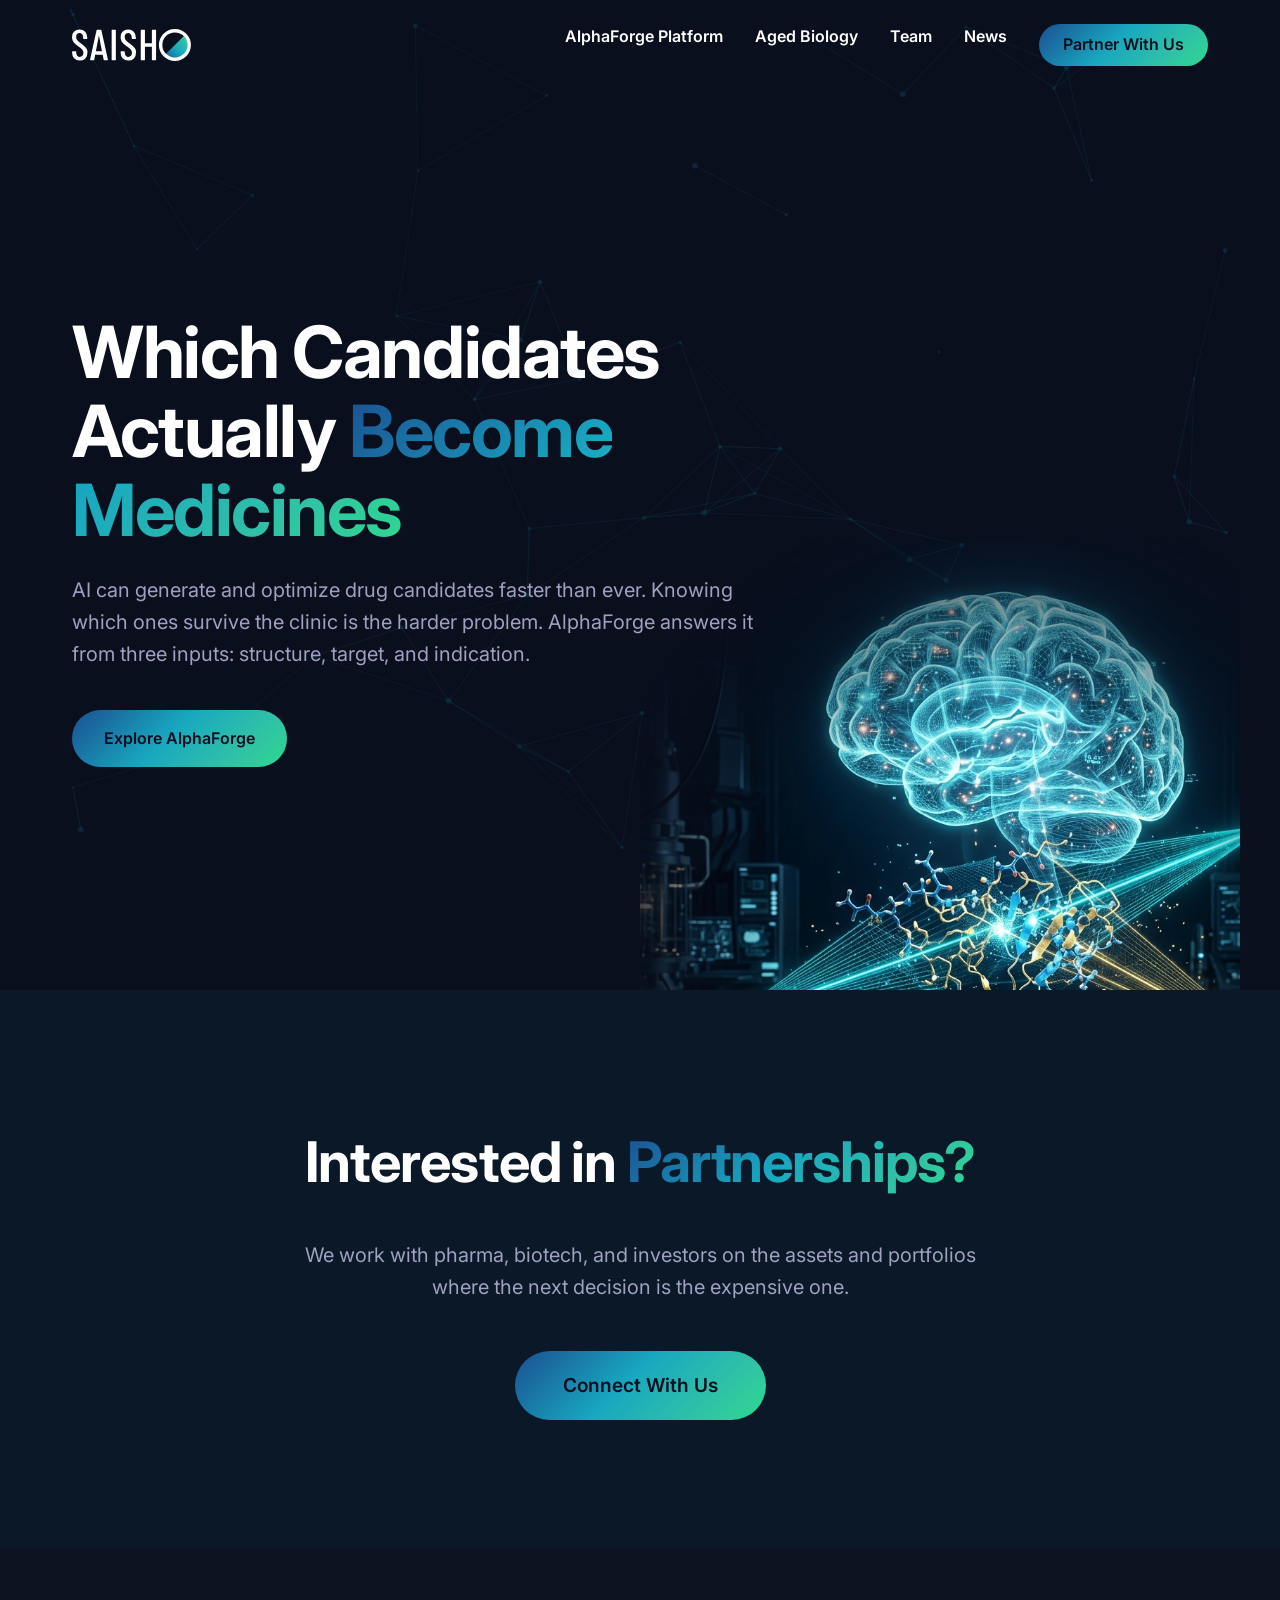
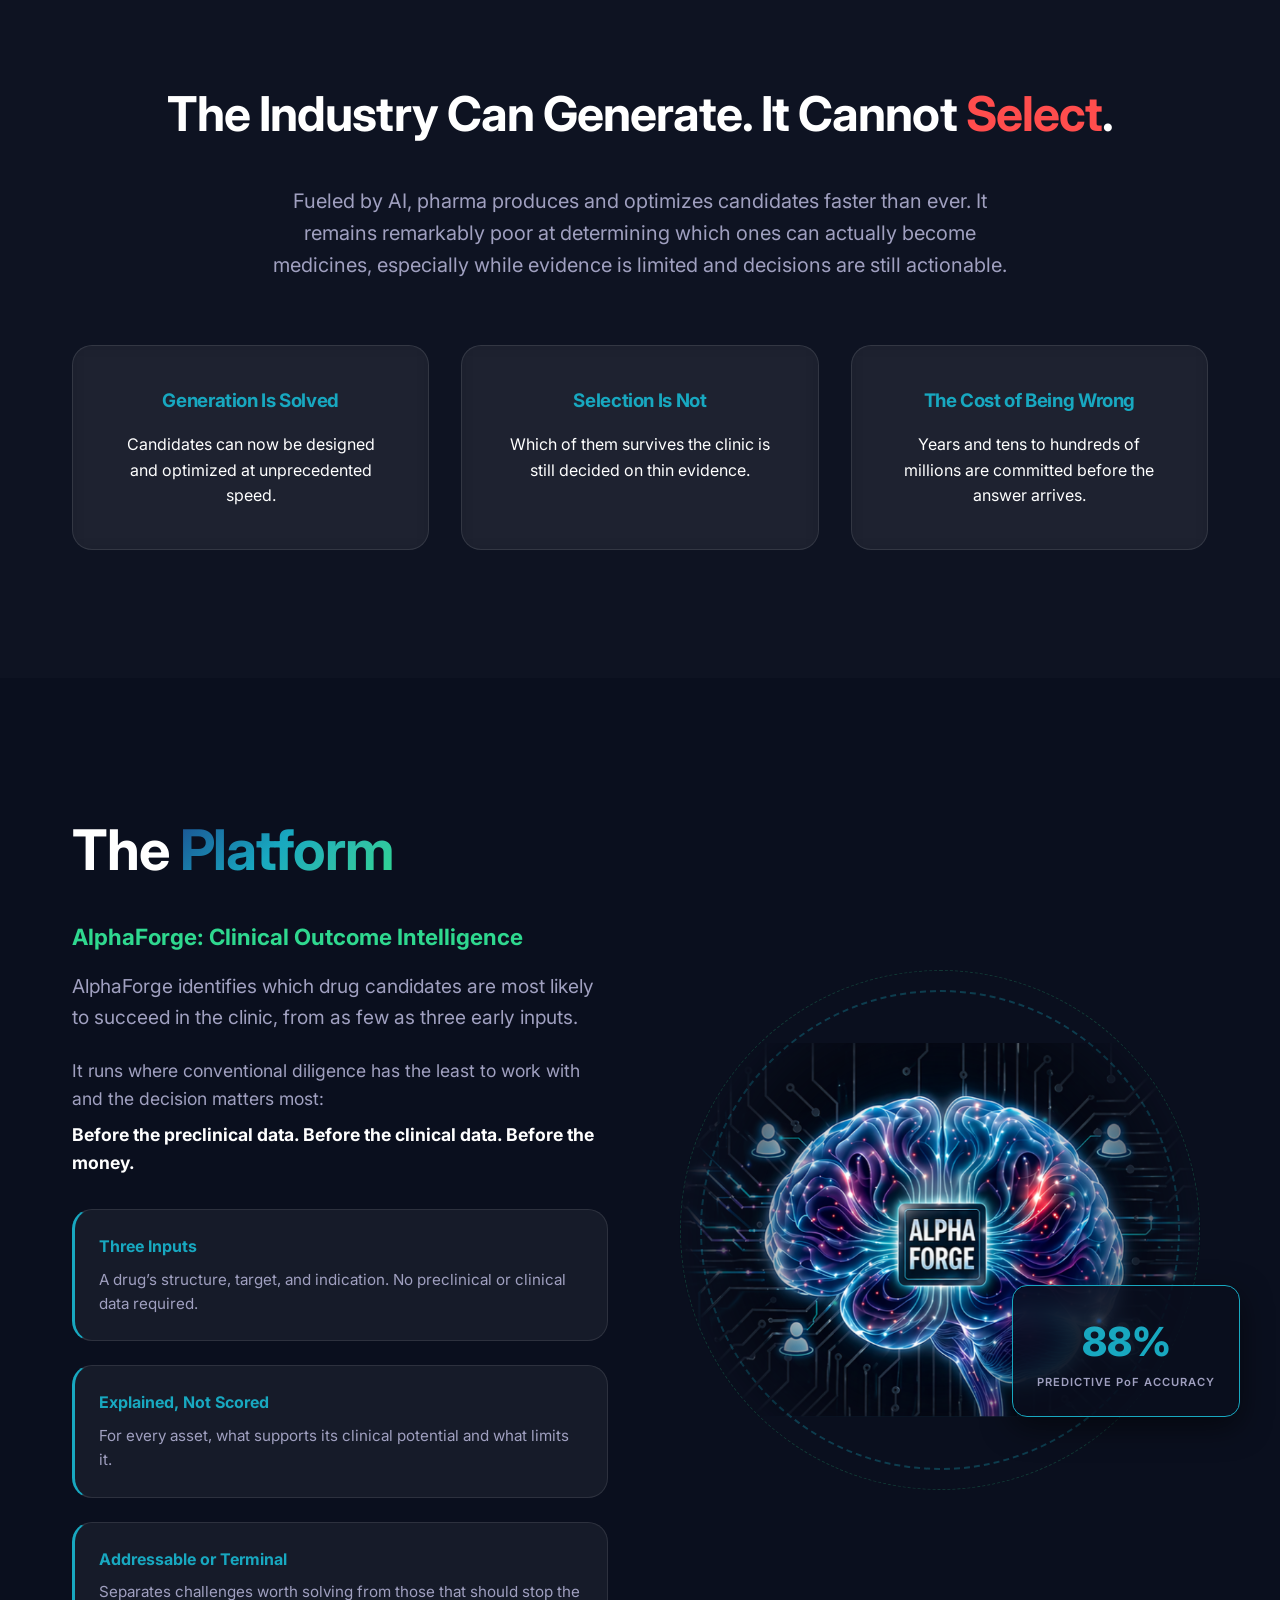
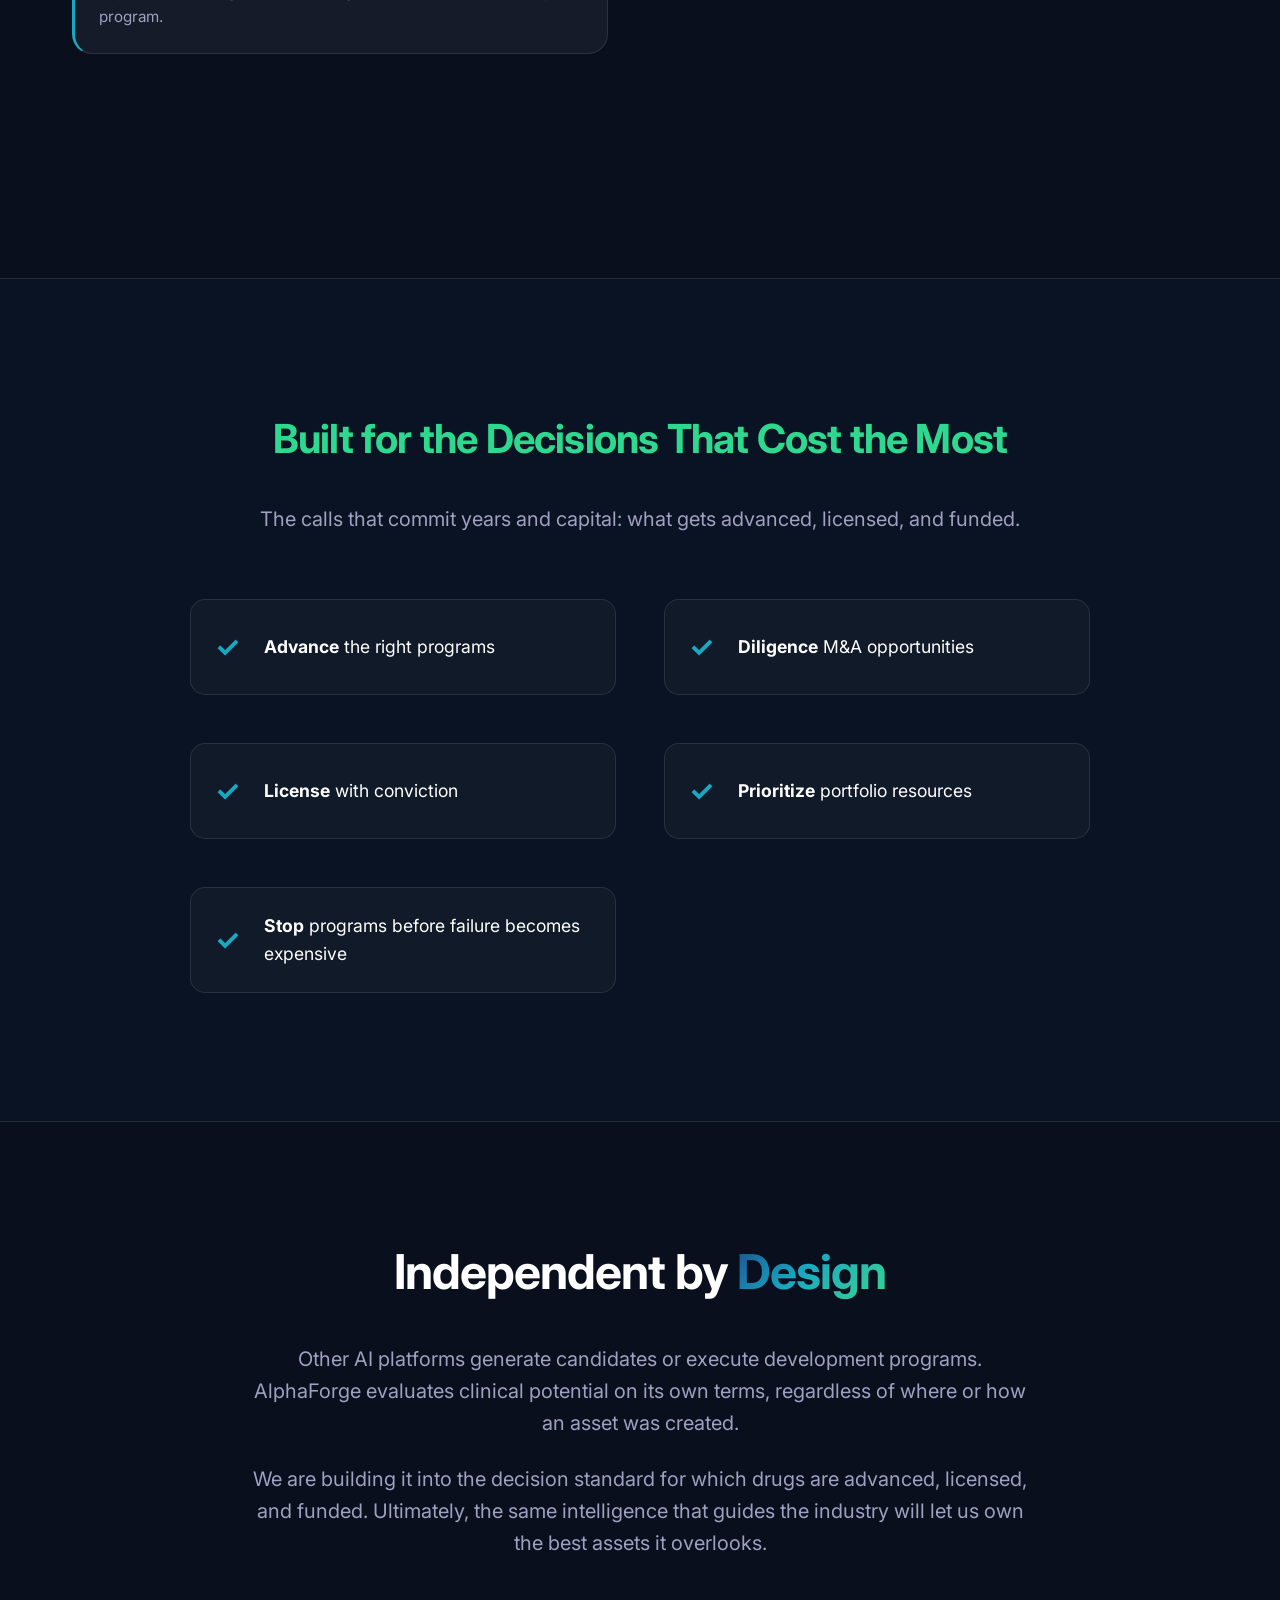
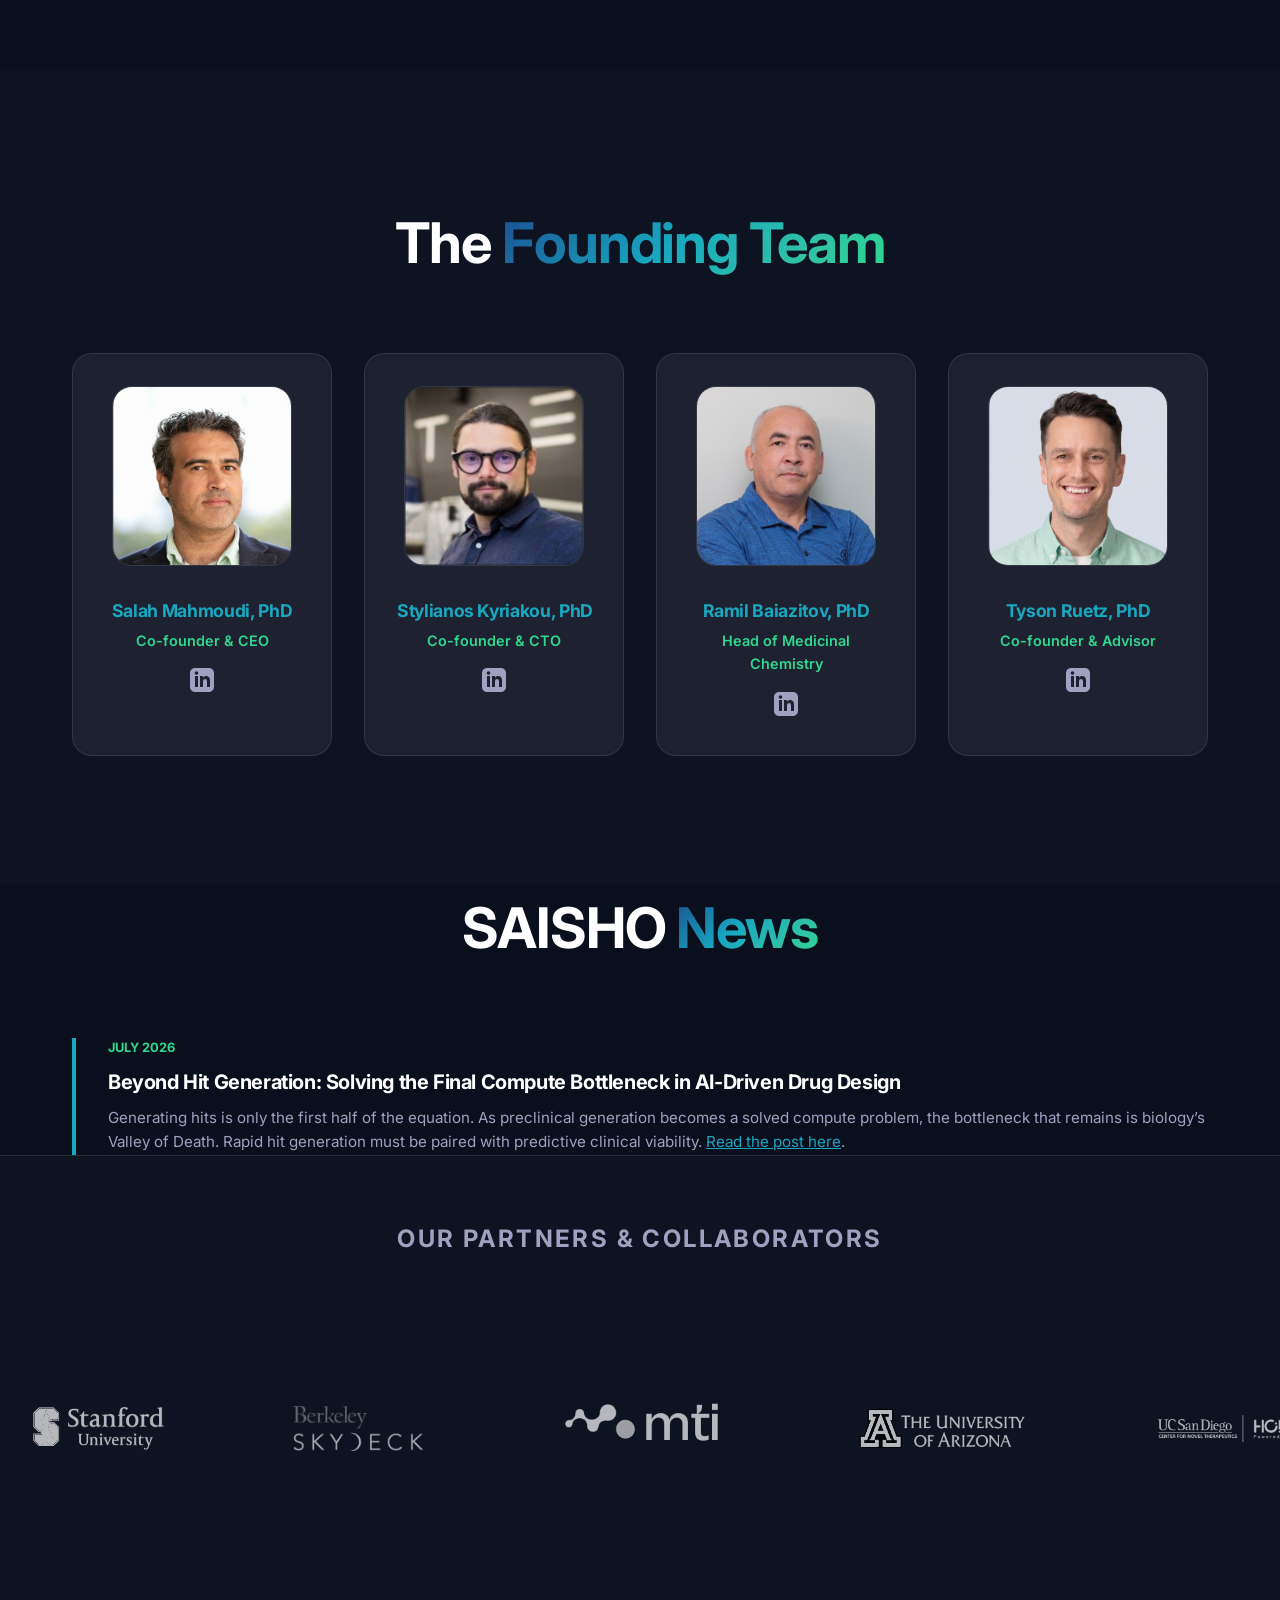
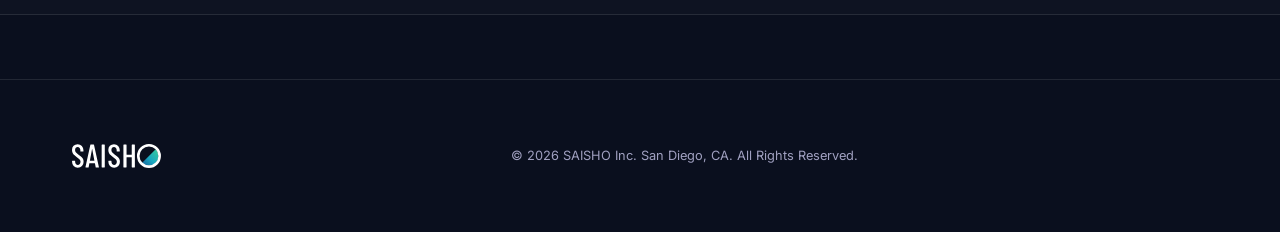
==== commit c06f23b8: "Replace the logo with the new SAISHO lockup New artwork is the horizontal "SAISH" + gradient-ring "O" ====
--- a/index.html
+++ b/index.html
@@ -15,7 +15,7 @@
 
     <header>
         <nav class="container" style="display: flex; justify-content: space-between; align-items: center; padding: 1.5rem 2rem;">
-            <div class="logo"><img src="assets/SAISHO-logo.svg" alt="SAISHO" style="height: 56px; width: auto; display: block;"></div>
+            <div class="logo"><img src="assets/SAISHO-logo.svg" alt="SAISHO" style="height: 32px; width: auto; display: block;"></div>
             <div class="nav-links" style="display: flex; gap: 2rem;">
                 <a href="#platform" style="color: white; text-decoration: none; font-weight: 600;">AlphaForge Platform</a>
                 <a href="aged_biology.html" style="color: white; text-decoration: none; font-weight: 600;">Aged Biology</a>
@@ -42,7 +42,7 @@
         </section>
 
         <!-- Partnerships -->
-        <section id="contact" style="background: rgba(32, 169, 184, 0.06); text-align: center;">
+        <section id="contact" style="background: rgba(24, 168, 192, 0.06); text-align: center;">
             <div class="container">
                 <h2 style="font-size: 3.5rem; margin-bottom: 2rem;">Interested in <span class="gradient-text">Partnerships?</span></h2>
                 <p style="max-width: 700px; margin: 0 auto 3rem; color: var(--text-muted); font-size: 1.25rem;">
@@ -107,7 +107,7 @@
                         
                         <div style="position: relative; z-index: 1;">
                             <!-- Image with mask to fade with background -->
-                            <img src="assets/platform/alphaforge_engine.png" alt="AlphaForge AI Engine Visual" style="width: 100%; max-width: 600px; display: block; -webkit-mask-image: radial-gradient(circle, black 40%, transparent 80%); mask-image: radial-gradient(circle, black 40%, transparent 80%); filter: drop-shadow(0 0 30px rgba(32, 169, 184, 0.25));">
+                            <img src="assets/platform/alphaforge_engine.png" alt="AlphaForge AI Engine Visual" style="width: 100%; max-width: 600px; display: block; -webkit-mask-image: radial-gradient(circle, black 40%, transparent 80%); mask-image: radial-gradient(circle, black 40%, transparent 80%); filter: drop-shadow(0 0 30px rgba(24, 168, 192, 0.25));">
                             
                             <!-- Luminous Pulses (Data Flow) -->
                             <div class="luminous-pulse" style="top: 25%; left: 20%; background: var(--primary-color); animation: data-flow-1 3s infinite;"></div>
@@ -128,7 +128,7 @@
         </section>
 
         <!-- Decision Support Section -->
-        <section id="decisions" style="padding: 8rem 0; background: rgba(32, 169, 184, 0.03); border-top: 1px solid var(--glass-border); border-bottom: 1px solid var(--glass-border);">
+        <section id="decisions" style="padding: 8rem 0; background: rgba(24, 168, 192, 0.03); border-top: 1px solid var(--glass-border); border-bottom: 1px solid var(--glass-border);">
             <div class="container" style="text-align: center;">
                 <h3 style="color: var(--secondary-color); font-size: 2.5rem; margin-bottom: 2rem; font-weight: 700;">Built for the Decisions That Cost the Most</h3>
                 <p style="max-width: 760px; margin: 0 auto 4rem; color: var(--text-muted); font-size: 1.25rem; line-height: 1.6;">
@@ -296,7 +296,7 @@
 
     <footer style="padding: 4rem 0; border-top: 1px solid var(--glass-border); margin-top: 4rem;">
         <div class="container" style="display: flex; justify-content: space-between; align-items: center;">
-            <div class="logo"><img src="assets/SAISHO-logo.svg" alt="SAISHO" style="height: 40px; width: auto; display: block;"></div>
+            <div class="logo"><img src="assets/SAISHO-logo.svg" alt="SAISHO" style="height: 24px; width: auto; display: block;"></div>
             <p style="color: var(--text-muted); font-size: 0.8rem;">© 2026 SAISHO Inc. San Diego, CA. All Rights Reserved.</p>
             <div class="socials" style="display: flex; gap: 1rem;">
                 <!-- Social Icons -->
--- a/index.css
+++ b/index.css
@@ -1,21 +1,20 @@
 /* SAISHO - AlphaForge Design System */
 :root {
-    /* Brand gradient stops, taken from the "ai" ligature in the SAISHO logo
-       (assets/SAISHO-logo.svg, #aiGradient). */
-    --logo-blue-deep: #123E84;
-    --logo-blue: #176FA4;
-    --logo-teal: #20A9B8;
-    --logo-aqua: #2CCDA2;
-    --logo-green: #39EC78;
+    /* Brand gradient stops, taken from the ring mark in the SAISHO logo
+       (assets/SAISHO-logo.svg, #saishoGradient). */
+    --logo-blue: #1b4f91;
+    --logo-teal: #18a8c0;
+    --logo-aqua: #2fc0a8;
+    --logo-green: #2fd88f;
 
     --bg-color: #0a0f1e;
     --card-bg: rgba(255, 255, 255, 0.05);
     --primary-color: var(--logo-teal);
-    --primary-rgb: 32, 169, 184;
+    --primary-rgb: 24, 168, 192;
     --secondary-color: var(--logo-green);
     --text-main: #ffffff;
     --text-muted: #a0a0c0;
-    --accent-gradient: linear-gradient(135deg, var(--logo-blue) 0%, var(--logo-teal) 35%, var(--logo-aqua) 68%, var(--logo-green) 100%);
+    --accent-gradient: linear-gradient(135deg, var(--logo-blue) 0%, var(--logo-teal) 45%, var(--logo-aqua) 75%, var(--logo-green) 100%);
     --glass-border: rgba(255, 255, 255, 0.1);
     --font-sans: 'Inter', system-ui, -apple-system, sans-serif;
 }
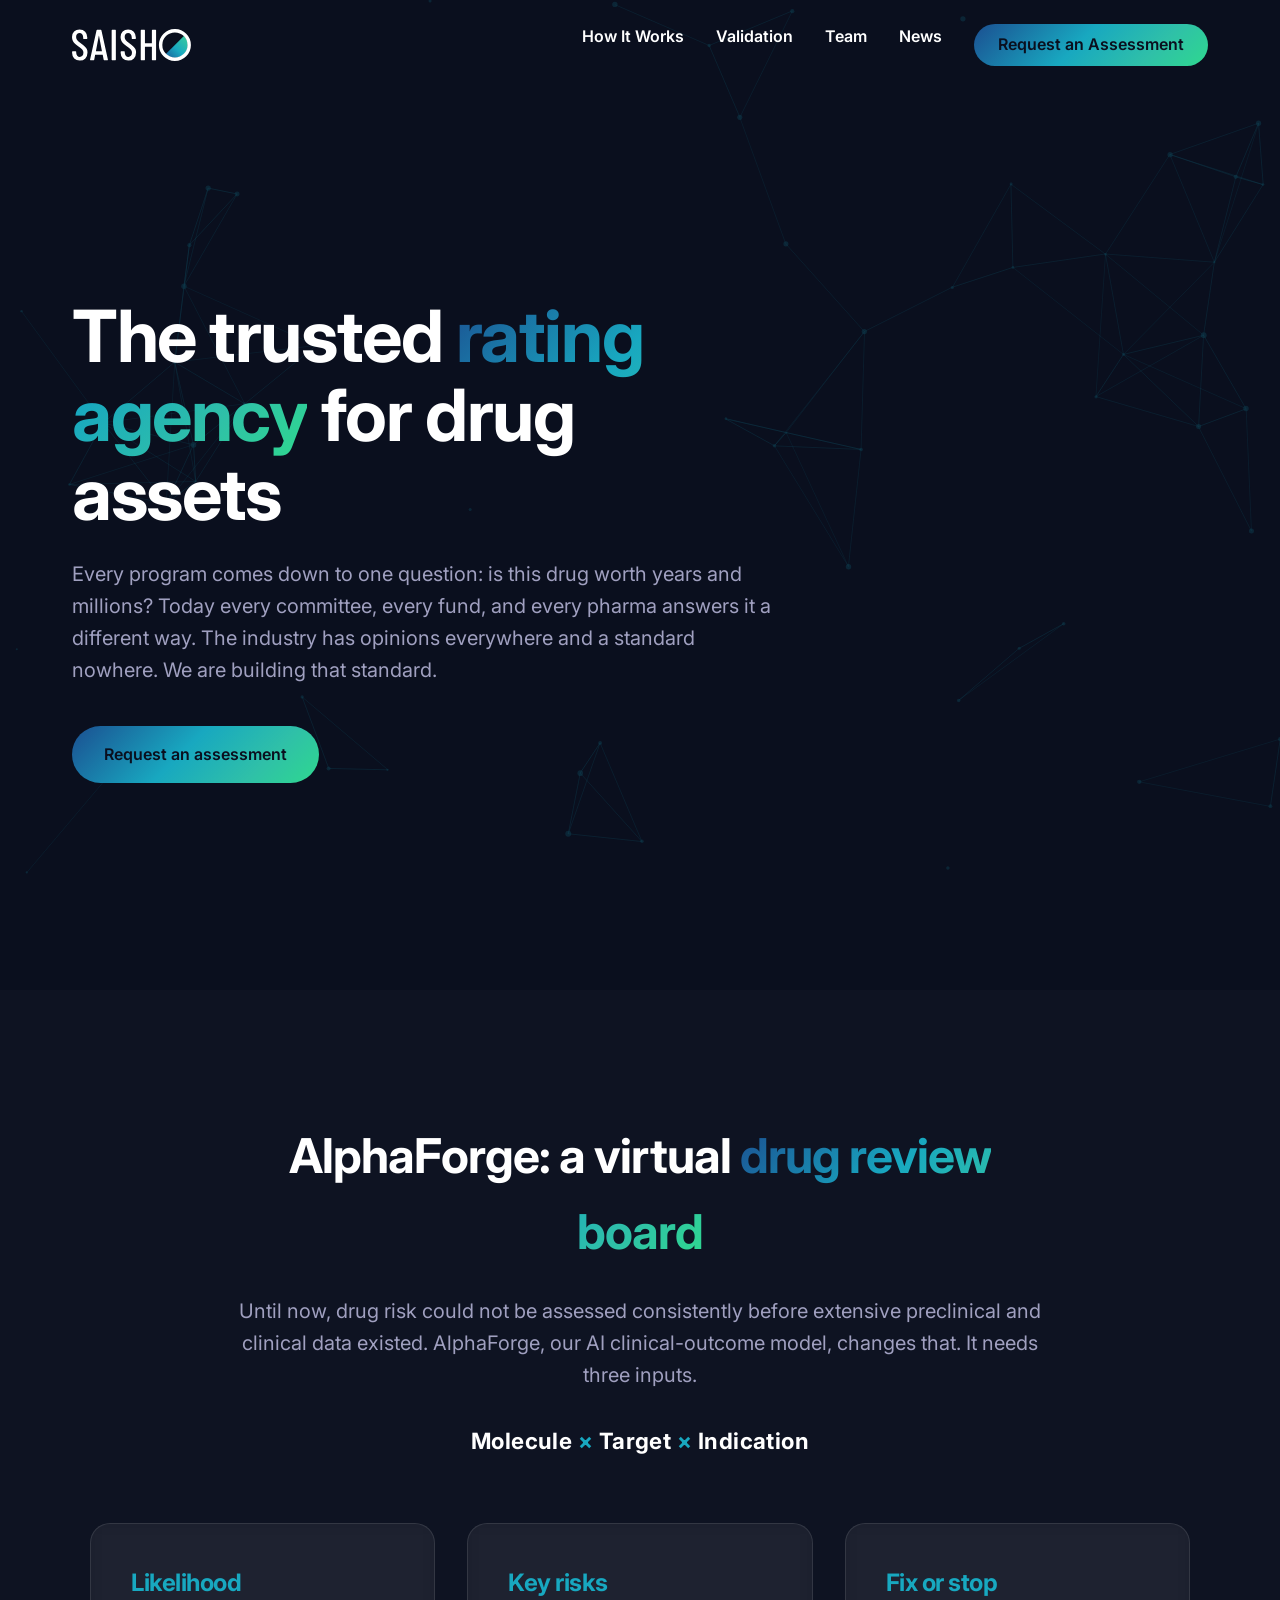
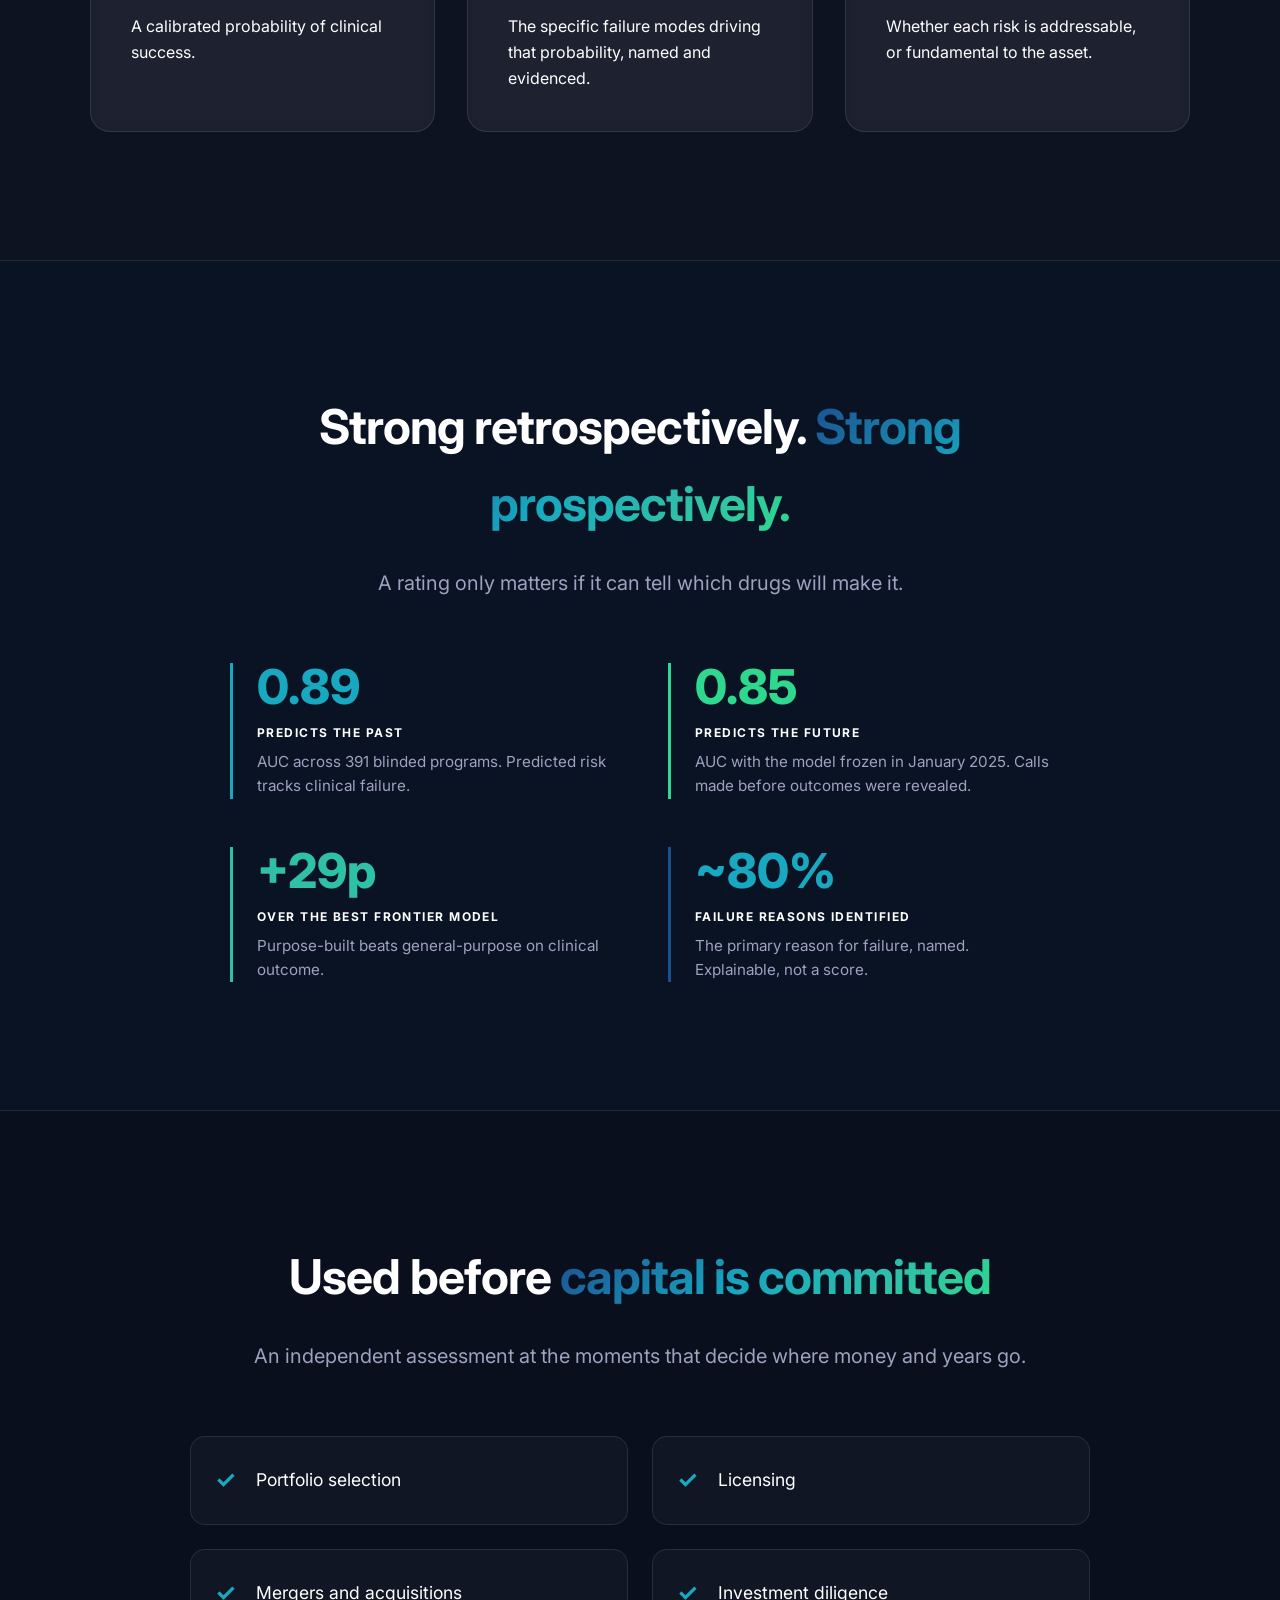
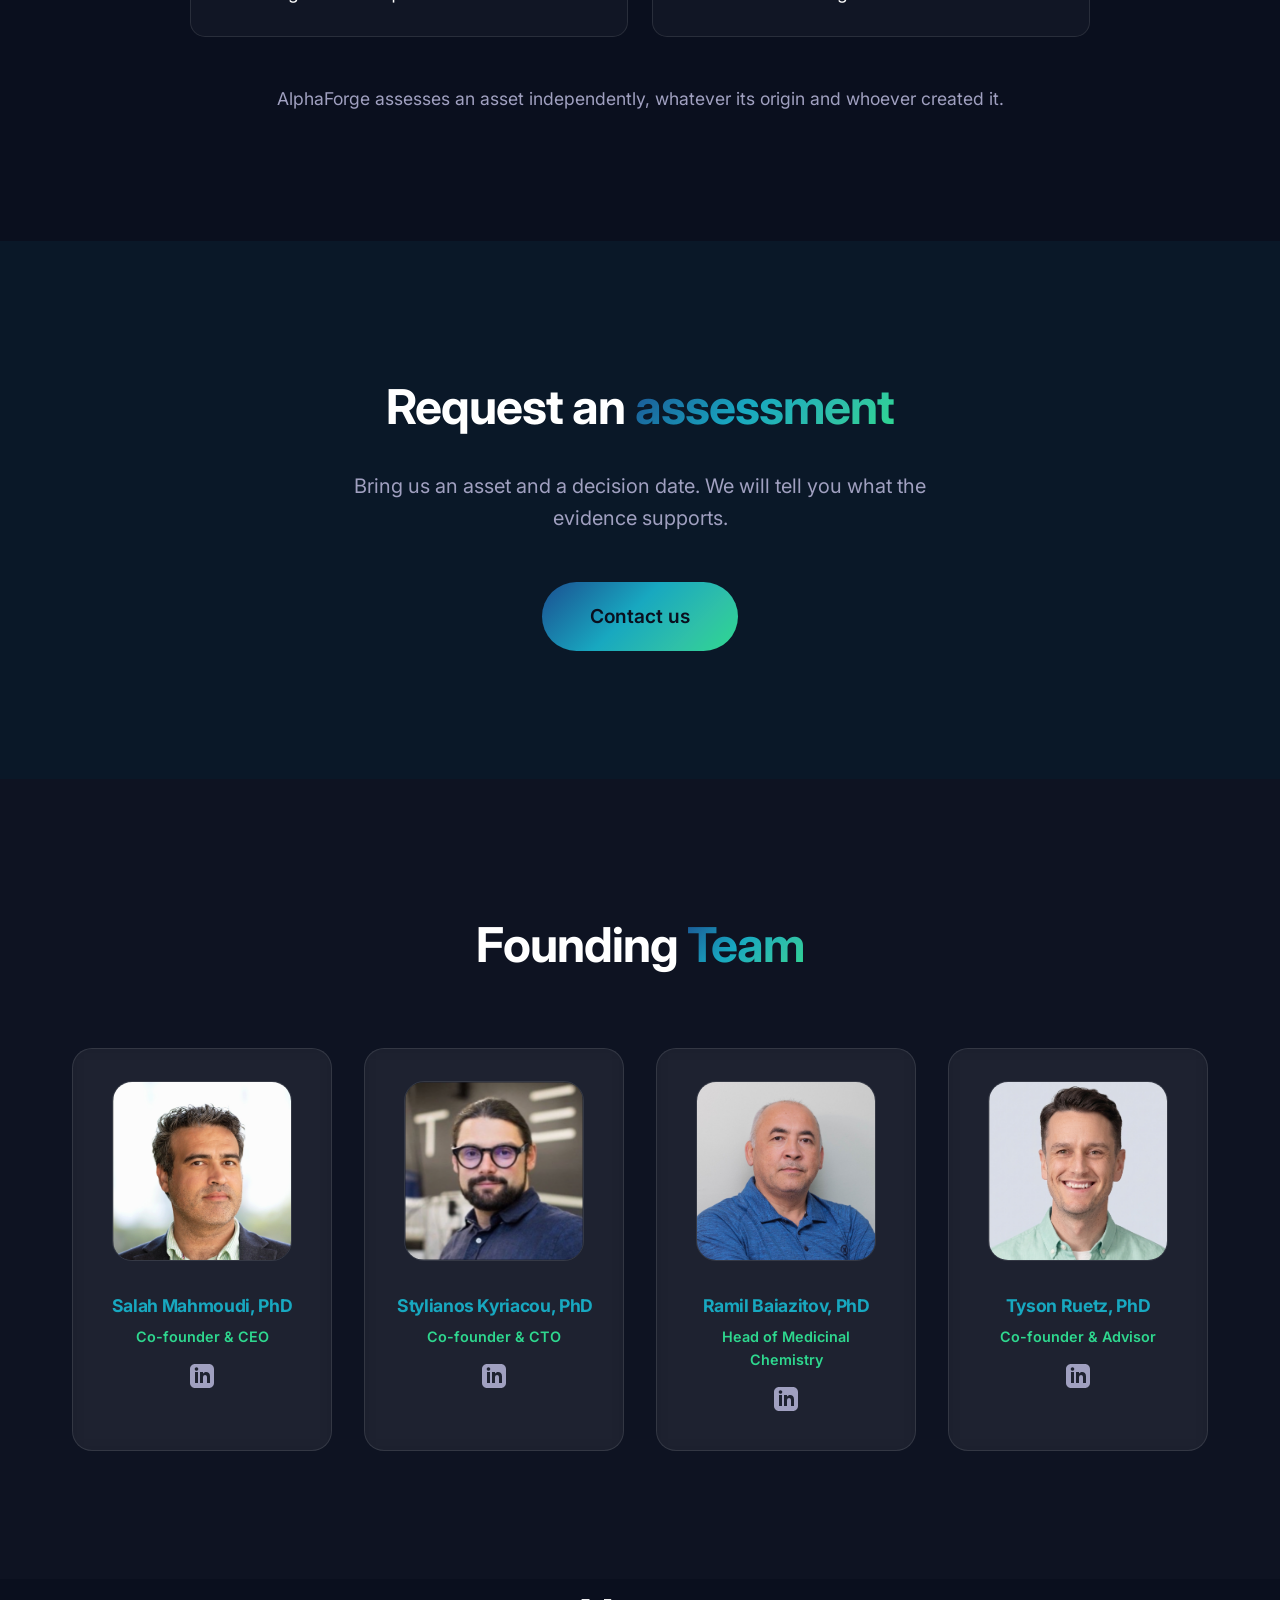
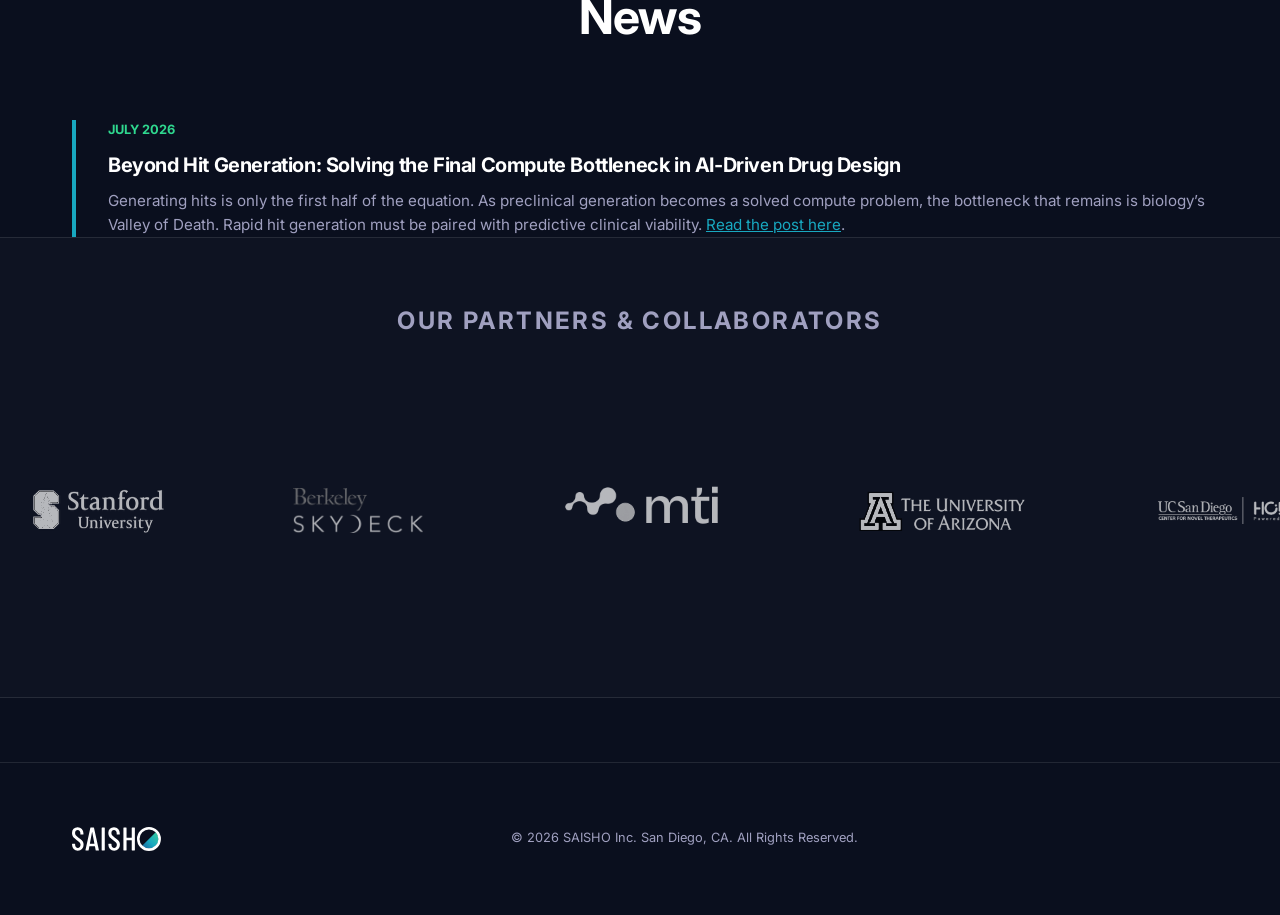
==== commit 16ed047e: "Rewrite the home page around the rating-agency pitch Replaces the hero, crisis, platform, decisions " ====
--- a/index.html
+++ b/index.html
@@ -3,7 +3,7 @@
 <head>
     <meta charset="UTF-8">
     <meta name="viewport" content="width=device-width, initial-scale=1.0">
-    <title>AlphaForge by SAISHO | Predict. Explain. Redesign.</title>
+    <title>SAISHO | The trusted rating agency for drug assets</title>
     <meta name="description" content="AlphaForge is an AI-driven predictive engine that de-risks drug discovery by predicting clinical failure modes in CNS molecules using aged-biology intelligence.">
     <link rel="stylesheet" href="index.css">
     <link rel="preconnect" href="https://fonts.googleapis.com">
@@ -17,165 +17,134 @@
         <nav class="container" style="display: flex; justify-content: space-between; align-items: center; padding: 1.5rem 2rem;">
             <div class="logo"><img src="assets/SAISHO-logo.svg" alt="SAISHO" style="height: 32px; width: auto; display: block;"></div>
             <div class="nav-links" style="display: flex; gap: 2rem;">
-                <a href="#platform" style="color: white; text-decoration: none; font-weight: 600;">AlphaForge Platform</a>
-                <a href="aged_biology.html" style="color: white; text-decoration: none; font-weight: 600;">Aged Biology</a>
+                <a href="#how" style="color: white; text-decoration: none; font-weight: 600;">How It Works</a>
+                <a href="#validation" style="color: white; text-decoration: none; font-weight: 600;">Validation</a>
                 <a href="#team" style="color: white; text-decoration: none; font-weight: 600;">Team</a>
                 <a href="#news" style="color: white; text-decoration: none; font-weight: 600;">News</a>
-                <a href="#contact" class="btn btn-primary" style="padding: 0.5rem 1.5rem;">Partner With Us</a>
+                <a href="#assessment" class="btn btn-primary" style="padding: 0.5rem 1.5rem;">Request an Assessment</a>
             </div>
         </nav>
     </header>
 
     <main>
-        <!-- Hero Section -->
+        <!-- Hero -->
         <section class="hero container">
             <div class="hero-content">
-                <h1 class="reveal">Which Candidates Actually <span class="gradient-text">Become Medicines</span></h1>
-                <p class="reveal" style="animation-delay: 0.2s;">AI can generate and optimize drug candidates faster than ever. Knowing which ones survive the clinic is the harder problem. AlphaForge answers it from three inputs: structure, target, and indication.</p>
+                <h1 class="reveal">The trusted <span class="gradient-text">rating agency</span> for drug assets</h1>
+                <p class="reveal" style="animation-delay: 0.2s;">Every program comes down to one question: is this drug worth years and millions? Today every committee, every fund, and every pharma answers it a different way. The industry has opinions everywhere and a standard nowhere. We are building that standard.</p>
                 <div class="hero-actions reveal" style="animation-delay: 0.4s;">
-                    <a href="#platform" class="btn btn-primary">Explore AlphaForge</a>
-                </div>
-            </div>
-            <div class="hero-image reveal" style="animation-delay: 0.6s;">
-                <img src="assets/platform/hero.png" alt="AlphaForge AI Platform Visual">
-            </div>
-        </section>
-
-        <!-- Partnerships -->
-        <section id="contact" style="background: rgba(24, 168, 192, 0.06); text-align: center;">
-            <div class="container">
-                <h2 style="font-size: 3.5rem; margin-bottom: 2rem;">Interested in <span class="gradient-text">Partnerships?</span></h2>
-                <p style="max-width: 700px; margin: 0 auto 3rem; color: var(--text-muted); font-size: 1.25rem;">
-                    We work with pharma, biotech, and investors on the assets and portfolios where the next decision is the expensive one.
+                    <a href="#assessment" class="btn btn-primary">Request an assessment</a>
+                </div>
+            </div>
+        </section>
+
+        <!-- What we do -->
+        <section id="how" style="background: rgba(255,255,255,0.02);">
+            <div class="container">
+                <div style="max-width: 820px; margin: 0 auto 4rem; text-align: center;">
+                    <h2 style="font-size: 3rem; margin-bottom: 1.5rem;">AlphaForge: a virtual <span class="gradient-text">drug review board</span></h2>
+                    <p style="color: var(--text-muted); font-size: 1.25rem;">
+                        Until now, drug risk could not be assessed consistently before extensive preclinical and clinical data existed. AlphaForge, our AI clinical-outcome model, changes that. It needs three inputs.
+                    </p>
+                    <p style="font-size: 1.4rem; font-weight: 700; margin-top: 2rem; letter-spacing: 0.02em;">
+                        Molecule <span style="color: var(--primary-color);">&times;</span> Target <span style="color: var(--primary-color);">&times;</span> Indication
+                    </p>
+                </div>
+                <div class="grid" style="max-width: 1100px; margin: 0 auto;">
+                    <div class="card">
+                        <h3 style="font-size: 1.5rem; margin-bottom: 0.75rem;">Likelihood</h3>
+                        <p>A calibrated probability of clinical success.</p>
+                    </div>
+                    <div class="card">
+                        <h3 style="font-size: 1.5rem; margin-bottom: 0.75rem;">Key risks</h3>
+                        <p>The specific failure modes driving that probability, named and evidenced.</p>
+                    </div>
+                    <div class="card">
+                        <h3 style="font-size: 1.5rem; margin-bottom: 0.75rem;">Fix or stop</h3>
+                        <p>Whether each risk is addressable, or fundamental to the asset.</p>
+                    </div>
+                </div>
+            </div>
+        </section>
+
+        <!-- Validation -->
+        <section id="validation" style="padding: 8rem 0; background: rgba(24, 168, 192, 0.03); border-top: 1px solid var(--glass-border); border-bottom: 1px solid var(--glass-border);">
+            <div class="container">
+                <div style="max-width: 780px; margin: 0 auto 4rem; text-align: center;">
+                    <h2 style="font-size: 3rem; margin-bottom: 1.5rem;">Strong retrospectively. <span class="gradient-text">Strong prospectively.</span></h2>
+                    <p style="color: var(--text-muted); font-size: 1.25rem;">A rating only matters if it can tell which drugs will make it.</p>
+                </div>
+                <div style="display: grid; grid-template-columns: repeat(auto-fit, minmax(300px, 1fr)); max-width: 820px; margin: 0 auto; gap: 3rem 3.5rem;">
+                    <div style="border-left: 3px solid var(--primary-color); padding-left: 1.5rem;">
+                        <div style="font-size: 3rem; font-weight: 800; line-height: 1; color: var(--primary-color);">0.89</div>
+                        <div style="font-size: 0.75rem; font-weight: 700; letter-spacing: 0.12em; text-transform: uppercase; margin: 0.75rem 0 0.5rem;">Predicts the past</div>
+                        <p style="font-size: 0.95rem; color: var(--text-muted); margin: 0;">AUC across 391 blinded programs. Predicted risk tracks clinical failure.</p>
+                    </div>
+                    <div style="border-left: 3px solid var(--secondary-color); padding-left: 1.5rem;">
+                        <div style="font-size: 3rem; font-weight: 800; line-height: 1; color: var(--secondary-color);">0.85</div>
+                        <div style="font-size: 0.75rem; font-weight: 700; letter-spacing: 0.12em; text-transform: uppercase; margin: 0.75rem 0 0.5rem;">Predicts the future</div>
+                        <p style="font-size: 0.95rem; color: var(--text-muted); margin: 0;">AUC with the model frozen in January 2025. Calls made before outcomes were revealed.</p>
+                    </div>
+                    <div style="border-left: 3px solid var(--logo-aqua); padding-left: 1.5rem;">
+                        <div style="font-size: 3rem; font-weight: 800; line-height: 1; color: var(--logo-aqua);">+29p</div>
+                        <div style="font-size: 0.75rem; font-weight: 700; letter-spacing: 0.12em; text-transform: uppercase; margin: 0.75rem 0 0.5rem;">Over the best frontier model</div>
+                        <p style="font-size: 0.95rem; color: var(--text-muted); margin: 0;">Purpose-built beats general-purpose on clinical outcome.</p>
+                    </div>
+                    <div style="border-left: 3px solid var(--logo-blue); padding-left: 1.5rem;">
+                        <div style="font-size: 3rem; font-weight: 800; line-height: 1; color: var(--logo-teal);">~80%</div>
+                        <div style="font-size: 0.75rem; font-weight: 700; letter-spacing: 0.12em; text-transform: uppercase; margin: 0.75rem 0 0.5rem;">Failure reasons identified</div>
+                        <p style="font-size: 0.95rem; color: var(--text-muted); margin: 0;">The primary reason for failure, named. Explainable, not a score.</p>
+                    </div>
+                </div>
+            </div>
+        </section>
+
+        <!-- Where it is used -->
+        <section id="uses">
+            <div class="container">
+                <div style="max-width: 780px; margin: 0 auto 4rem; text-align: center;">
+                    <h2 style="font-size: 3rem; margin-bottom: 1.5rem;">Used before <span class="gradient-text">capital is committed</span></h2>
+                    <p style="color: var(--text-muted); font-size: 1.25rem;">An independent assessment at the moments that decide where money and years go.</p>
+                </div>
+                <div class="grid" style="max-width: 900px; margin: 0 auto; gap: 1.5rem;">
+                    <div style="display: flex; align-items: center; gap: 1.25rem; background: rgba(255,255,255,0.03); padding: 1.5rem; border-radius: 15px; border: 1px solid var(--glass-border);">
+                        <span style="color: var(--primary-color); font-size: 1.5rem; font-weight: bold;">&check;</span>
+                        <p style="font-size: 1.1rem; margin: 0;">Portfolio selection</p>
+                    </div>
+                    <div style="display: flex; align-items: center; gap: 1.25rem; background: rgba(255,255,255,0.03); padding: 1.5rem; border-radius: 15px; border: 1px solid var(--glass-border);">
+                        <span style="color: var(--primary-color); font-size: 1.5rem; font-weight: bold;">&check;</span>
+                        <p style="font-size: 1.1rem; margin: 0;">Licensing</p>
+                    </div>
+                    <div style="display: flex; align-items: center; gap: 1.25rem; background: rgba(255,255,255,0.03); padding: 1.5rem; border-radius: 15px; border: 1px solid var(--glass-border);">
+                        <span style="color: var(--primary-color); font-size: 1.5rem; font-weight: bold;">&check;</span>
+                        <p style="font-size: 1.1rem; margin: 0;">Mergers and acquisitions</p>
+                    </div>
+                    <div style="display: flex; align-items: center; gap: 1.25rem; background: rgba(255,255,255,0.03); padding: 1.5rem; border-radius: 15px; border: 1px solid var(--glass-border);">
+                        <span style="color: var(--primary-color); font-size: 1.5rem; font-weight: bold;">&check;</span>
+                        <p style="font-size: 1.1rem; margin: 0;">Investment diligence</p>
+                    </div>
+                </div>
+                <p style="max-width: 780px; margin: 3rem auto 0; text-align: center; color: var(--text-muted); font-size: 1.1rem;">
+                    AlphaForge assesses an asset independently, whatever its origin and whoever created it.
                 </p>
-                <a href="mailto:salah@saisho.ai" class="btn btn-primary" style="font-size: 1.2rem; padding: 1.2rem 3rem;">Connect With Us</a>
-            </div>
-        </section>
-
-        <!-- The Crisis Section -->
-        <section id="crisis" style="background: rgba(255,255,255,0.02);">
-            <div class="container" style="text-align: center;">
-                <h2 style="font-size: 3rem; margin-bottom: 2rem;">The Industry Can Generate. It Cannot <span style="color: #ff4d4d;">Select</span>.</h2>
-                <p style="max-width: 760px; margin: 0 auto 4rem; color: var(--text-muted); font-size: 1.25rem;">
-                    Fueled by AI, pharma produces and optimizes candidates faster than ever. It remains remarkably poor at determining which ones can actually become medicines, especially while evidence is limited and decisions are still actionable.
+            </div>
+        </section>
+
+        <!-- Assessment CTA -->
+        <section id="assessment" style="background: rgba(24, 168, 192, 0.06); text-align: center;">
+            <div class="container">
+                <h2 style="font-size: 3rem; margin-bottom: 1.5rem;">Request an <span class="gradient-text">assessment</span></h2>
+                <p style="max-width: 640px; margin: 0 auto 3rem; color: var(--text-muted); font-size: 1.25rem;">
+                    Bring us an asset and a decision date. We will tell you what the evidence supports.
                 </p>
-                <div class="grid">
-                    <div class="card">
-                        <h3>Generation Is Solved</h3>
-                        <p>Candidates can now be designed and optimized at unprecedented speed.</p>
-                    </div>
-                    <div class="card">
-                        <h3>Selection Is Not</h3>
-                        <p>Which of them survives the clinic is still decided on thin evidence.</p>
-                    </div>
-                    <div class="card">
-                        <h3>The Cost of Being Wrong</h3>
-                        <p>Years and tens to hundreds of millions are committed before the answer arrives.</p>
-                    </div>
-                </div>
-            </div>
-        </section>
-
-        <section id="platform">
-            <div class="container">
-                <div class="platform-flex" style="display: flex; align-items: center; gap: 4rem; margin-bottom: 6rem;">
-                    <div style="flex: 1;">
-                        <h2 style="font-size: 3.5rem; margin-bottom: 1.5rem;">The <span class="gradient-text">Platform</span></h2>
-                        <h4 style="color: var(--secondary-color); margin-bottom: 1rem; font-size: 1.4rem;">AlphaForge: Clinical Outcome Intelligence</h4>
-                        <p style="color: var(--text-muted); font-size: 1.2rem; margin-bottom: 1.5rem;">AlphaForge identifies which drug candidates are most likely to succeed in the clinic, from as few as three early inputs.</p>
-                        <p style="color: var(--text-muted); font-size: 1.1rem; margin-bottom: 2rem;">It runs where conventional diligence has the least to work with and the decision matters most: <br><strong style="color: white; display: block; margin-top: 0.5rem;">Before the preclinical data. Before the clinical data. Before the money.</strong></p>
-                        
-                        <div class="grid" style="grid-template-columns: 1fr; gap: 1.5rem;">
-                            <div class="card" style="padding: 1.5rem; border-left: 3px solid var(--primary-color);">
-                                <h4 style="margin-bottom: 0.5rem; color: var(--primary-color);">Three Inputs</h4>
-                                <p style="font-size: 0.95rem; color: var(--text-muted);">A drug’s structure, target, and indication. No preclinical or clinical data required.</p>
-                            </div>
-                            <div class="card" style="padding: 1.5rem; border-left: 3px solid var(--primary-color);">
-                                <h4 style="margin-bottom: 0.5rem; color: var(--primary-color);">Explained, Not Scored</h4>
-                                <p style="font-size: 0.95rem; color: var(--text-muted);">For every asset, what supports its clinical potential and what limits it.</p>
-                            </div>
-                            <div class="card" style="padding: 1.5rem; border-left: 3px solid var(--primary-color);">
-                                <h4 style="margin-bottom: 0.5rem; color: var(--primary-color);">Addressable or Terminal</h4>
-                                <p style="font-size: 0.95rem; color: var(--text-muted);">Separates challenges worth solving from those that should stop the program.</p>
-                            </div>
-                        </div>
-                    </div>
-                    <div class="platform-image-container" style="flex: 1; position: relative; display: flex; justify-content: center; align-items: center; min-height: 500px;">
-                        <!-- Spinning Dashed Circles (on top) -->
-                        <div class="spinning-circle-1" style="position: absolute; width: 480px; height: 480px; border: 2px dashed var(--primary-color); border-radius: 50%; animation: spin 15s linear infinite; opacity: 0.3; pointer-events: none;"></div>
-                        <div class="spinning-circle-2" style="position: absolute; width: 520px; height: 520px; border: 1px dashed var(--secondary-color); border-radius: 50%; animation: spin 25s linear reverse infinite; opacity: 0.2; pointer-events: none;"></div>
-                        
-                        <div style="position: relative; z-index: 1;">
-                            <!-- Image with mask to fade with background -->
-                            <img src="assets/platform/alphaforge_engine.png" alt="AlphaForge AI Engine Visual" style="width: 100%; max-width: 600px; display: block; -webkit-mask-image: radial-gradient(circle, black 40%, transparent 80%); mask-image: radial-gradient(circle, black 40%, transparent 80%); filter: drop-shadow(0 0 30px rgba(24, 168, 192, 0.25));">
-                            
-                            <!-- Luminous Pulses (Data Flow) -->
-                            <div class="luminous-pulse" style="top: 25%; left: 20%; background: var(--primary-color); animation: data-flow-1 3s infinite;"></div>
-                            <div class="luminous-pulse" style="top: 40%; right: 25%; background: var(--secondary-color); animation: data-flow-2 4s infinite 1s;"></div>
-                            <div class="luminous-pulse" style="bottom: 30%; left: 30%; background: var(--logo-aqua); animation: data-flow-3 5s infinite 2s;"></div>
-                            <div class="luminous-pulse" style="top: 20%; right: 30%; background: var(--primary-color); animation: data-flow-4 3.5s infinite 0.5s;"></div>
-                            <div class="luminous-pulse" style="bottom: 25%; right: 20%; background: var(--logo-blue); animation: data-flow-5 4.5s infinite 1.5s;"></div>
-
-                            <!-- Floating Metric Badge -->
-                            <div class="metric-badge" style="position: absolute; bottom: 0; right: -2rem; background: rgba(10, 15, 30, 0.85); padding: 1.5rem; border-radius: 15px; border: 1px solid var(--primary-color); backdrop-filter: blur(10px); text-align: center; box-shadow: 0 10px 30px rgba(0,0,0,0.5); z-index: 2;">
-                                <div style="font-size: 2.5rem; font-weight: 800; color: var(--primary-color);">88%</div>
-                                <div style="font-size: 0.7rem; color: var(--text-muted); font-weight: 600; letter-spacing: 1px; white-space: nowrap;">PREDICTIVE PoF ACCURACY</div>
-                            </div>
-                        </div>
-                    </div>
-                </div>
-            </div>
-        </section>
-
-        <!-- Decision Support Section -->
-        <section id="decisions" style="padding: 8rem 0; background: rgba(24, 168, 192, 0.03); border-top: 1px solid var(--glass-border); border-bottom: 1px solid var(--glass-border);">
-            <div class="container" style="text-align: center;">
-                <h3 style="color: var(--secondary-color); font-size: 2.5rem; margin-bottom: 2rem; font-weight: 700;">Built for the Decisions That Cost the Most</h3>
-                <p style="max-width: 760px; margin: 0 auto 4rem; color: var(--text-muted); font-size: 1.25rem; line-height: 1.6;">
-                    The calls that commit years and capital: what gets advanced, licensed, and funded.
-                </p>
-                <div class="grid decision-grid" style="gap: 3rem; max-width: 900px; margin: 0 auto;">
-                    <div style="text-align: left; display: flex; align-items: center; gap: 1.5rem; background: rgba(255,255,255,0.03); padding: 1.5rem; border-radius: 15px; border: 1px solid var(--glass-border);">
-                        <span style="color: var(--primary-color); font-size: 1.8rem; font-weight: bold;">✓</span>
-                        <p style="font-size: 1.1rem; margin: 0;"><strong style="color: white;">Advance</strong> the right programs</p>
-                    </div>
-                    <div style="text-align: left; display: flex; align-items: center; gap: 1.5rem; background: rgba(255,255,255,0.03); padding: 1.5rem; border-radius: 15px; border: 1px solid var(--glass-border);">
-                        <span style="color: var(--primary-color); font-size: 1.8rem; font-weight: bold;">✓</span>
-                        <p style="font-size: 1.1rem; margin: 0;"><strong style="color: white;">Diligence</strong> M&amp;A opportunities</p>
-                    </div>
-                    <div style="text-align: left; display: flex; align-items: center; gap: 1.5rem; background: rgba(255,255,255,0.03); padding: 1.5rem; border-radius: 15px; border: 1px solid var(--glass-border);">
-                        <span style="color: var(--primary-color); font-size: 1.8rem; font-weight: bold;">✓</span>
-                        <p style="font-size: 1.1rem; margin: 0;"><strong style="color: white;">License</strong> with conviction</p>
-                    </div>
-                    <div style="text-align: left; display: flex; align-items: center; gap: 1.5rem; background: rgba(255,255,255,0.03); padding: 1.5rem; border-radius: 15px; border: 1px solid var(--glass-border);">
-                        <span style="color: var(--primary-color); font-size: 1.8rem; font-weight: bold;">✓</span>
-                        <p style="font-size: 1.1rem; margin: 0;"><strong style="color: white;">Prioritize</strong> portfolio resources</p>
-                    </div>
-                    <div style="text-align: left; display: flex; align-items: center; gap: 1.5rem; background: rgba(255,255,255,0.03); padding: 1.5rem; border-radius: 15px; border: 1px solid var(--glass-border);">
-                        <span style="color: var(--primary-color); font-size: 1.8rem; font-weight: bold;">✓</span>
-                        <p style="font-size: 1.1rem; margin: 0;"><strong style="color: white;">Stop</strong> programs before failure becomes expensive</p>
-                    </div>
-                </div>
-            </div>
-        </section>
-
-        <!-- Positioning Section -->
-        <section id="independent" style="padding: 7rem 0; text-align: center;">
-            <div class="container">
-                <h2 style="font-size: 3rem; margin-bottom: 2rem;">Independent by <span class="gradient-text">Design</span></h2>
-                <p style="max-width: 780px; margin: 0 auto 1.5rem; color: var(--text-muted); font-size: 1.25rem;">
-                    Other AI platforms generate candidates or execute development programs. AlphaForge evaluates clinical potential on its own terms, regardless of where or how an asset was created.
-                </p>
-                <p style="max-width: 780px; margin: 0 auto; color: var(--text-muted); font-size: 1.25rem;">
-                    We are building it into the decision standard for which drugs are advanced, licensed, and funded. Ultimately, the same intelligence that guides the industry will let us own the best assets it overlooks.
-                </p>
+                <a href="mailto:salah@saisho.ai" class="btn btn-primary" style="font-size: 1.2rem; padding: 1.2rem 3rem;">Contact us</a>
             </div>
         </section>
 
         <!-- Team Section -->
         <section id="team" style="background: rgba(255,255,255,0.02);">
             <div class="container">
-                <h2 style="text-align: center; font-size: 3.5rem; margin-bottom: 4rem;">The <span class="gradient-text">Founding Team</span></h2>
+                <h2 style="text-align: center; font-size: 3rem; margin-bottom: 4rem;">Founding <span class="gradient-text">Team</span></h2>
                 <div class="team-grid">
                     <div class="card team-card">
                         <img src="assets/team/salah.png" alt="Salah Mahmoudi">
@@ -186,8 +155,8 @@
                         </a>
                     </div>
                     <div class="card team-card">
-                        <img src="assets/team/stylianos.png" alt="Stylianos Kyriakou">
-                        <h3>Stylianos Kyriakou, PhD</h3>
+                        <img src="assets/team/stylianos.png" alt="Stylianos Kyriacou">
+                        <h3>Stylianos Kyriacou, PhD</h3>
                         <div class="role">Co-founder & CTO</div>
                         <a href="https://www.linkedin.com/in/stylianoskyriacou/" target="_blank">
                             <svg class="linkedin-icon" viewBox="0 0 24 24"><path d="M19 0h-14c-2.761 0-5 2.239-5 5v14c0 2.761 2.239 5 5 5h14c2.762 0 5-2.239 5-5v-14c0-2.761-2.238-5-5-5zm-11 19h-3v-11h3v11zm-1.5-12.268c-.966 0-1.75-.79-1.75-1.764s.784-1.764 1.75-1.764 1.75.79 1.75 1.764-.783 1.764-1.75 1.764zm13.5 12.268h-3v-5.604c0-3.368-4-3.113-4 0v5.604h-3v-11h3v1.765c1.396-2.586 7-2.777 7 2.476v6.759z"/></svg>
@@ -215,7 +184,7 @@
 
         <!-- News Section -->
         <section id="news" class="container">
-            <h2 style="text-align: center; font-size: 3.5rem; margin-bottom: 4rem;">SAISHO <span class="gradient-text">News</span></h2>
+            <h2 style="text-align: center; font-size: 3rem; margin-bottom: 4rem;">News</h2>
             <div class="news-grid">
                 <div class="news-item reveal">
                     <div class="news-date">July 2026</div>
@@ -306,49 +275,6 @@
 
     <script src="main.js"></script>
     <style>
-        @keyframes spin { from { transform: rotate(0deg); } to { transform: rotate(360deg); } }
-        
-        @keyframes data-flow-1 {
-            0% { transform: translate(0, 0); opacity: 0; }
-            20% { opacity: 1; }
-            80% { opacity: 1; }
-            100% { transform: translate(60px, -30px); opacity: 0; }
-        }
-        @keyframes data-flow-2 {
-            0% { transform: translate(0, 0); opacity: 0; }
-            30% { opacity: 1; }
-            70% { opacity: 1; }
-            100% { transform: translate(-80px, 40px); opacity: 0; }
-        }
-        @keyframes data-flow-3 {
-            0% { transform: translate(0, 0); opacity: 0; }
-            20% { opacity: 1; }
-            80% { opacity: 1; }
-            100% { transform: translate(40px, 60px); opacity: 0; }
-        }
-        @keyframes data-flow-4 {
-            0% { transform: translate(0, 0); opacity: 0; }
-            40% { opacity: 1; }
-            60% { opacity: 1; }
-            100% { transform: translate(-50px, -50px); opacity: 0; }
-        }
-        @keyframes data-flow-5 {
-            0% { transform: translate(0, 0); opacity: 0; }
-            25% { opacity: 1; }
-            75% { opacity: 1; }
-            100% { transform: translate(70px, 20px); opacity: 0; }
-        }
-        
-        .luminous-pulse {
-            position: absolute;
-            width: 4px;
-            height: 4px;
-            border-radius: 50%;
-            filter: blur(1px);
-            box-shadow: 0 0 10px currentColor, 0 0 20px currentColor;
-            z-index: 3;
-            pointer-events: none;
-        }
 
         .partner-logo-container {
             display: flex;
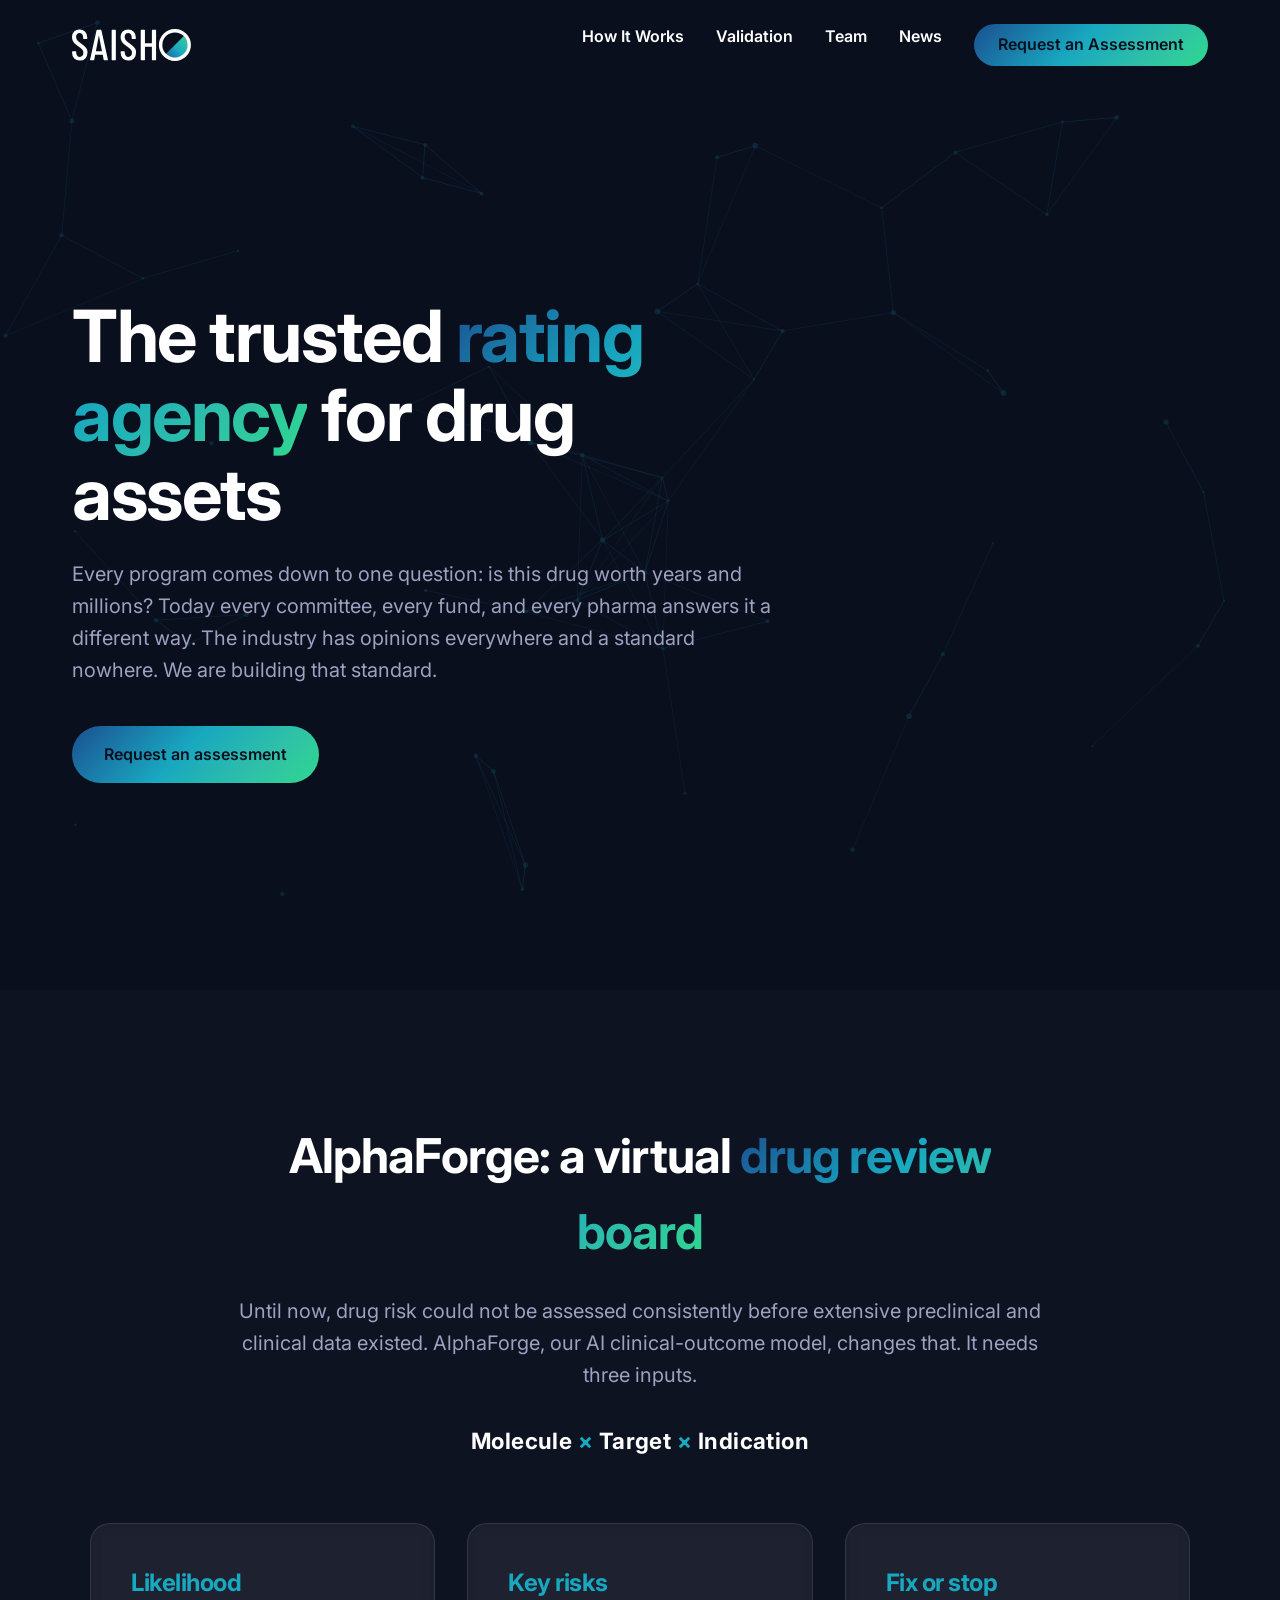
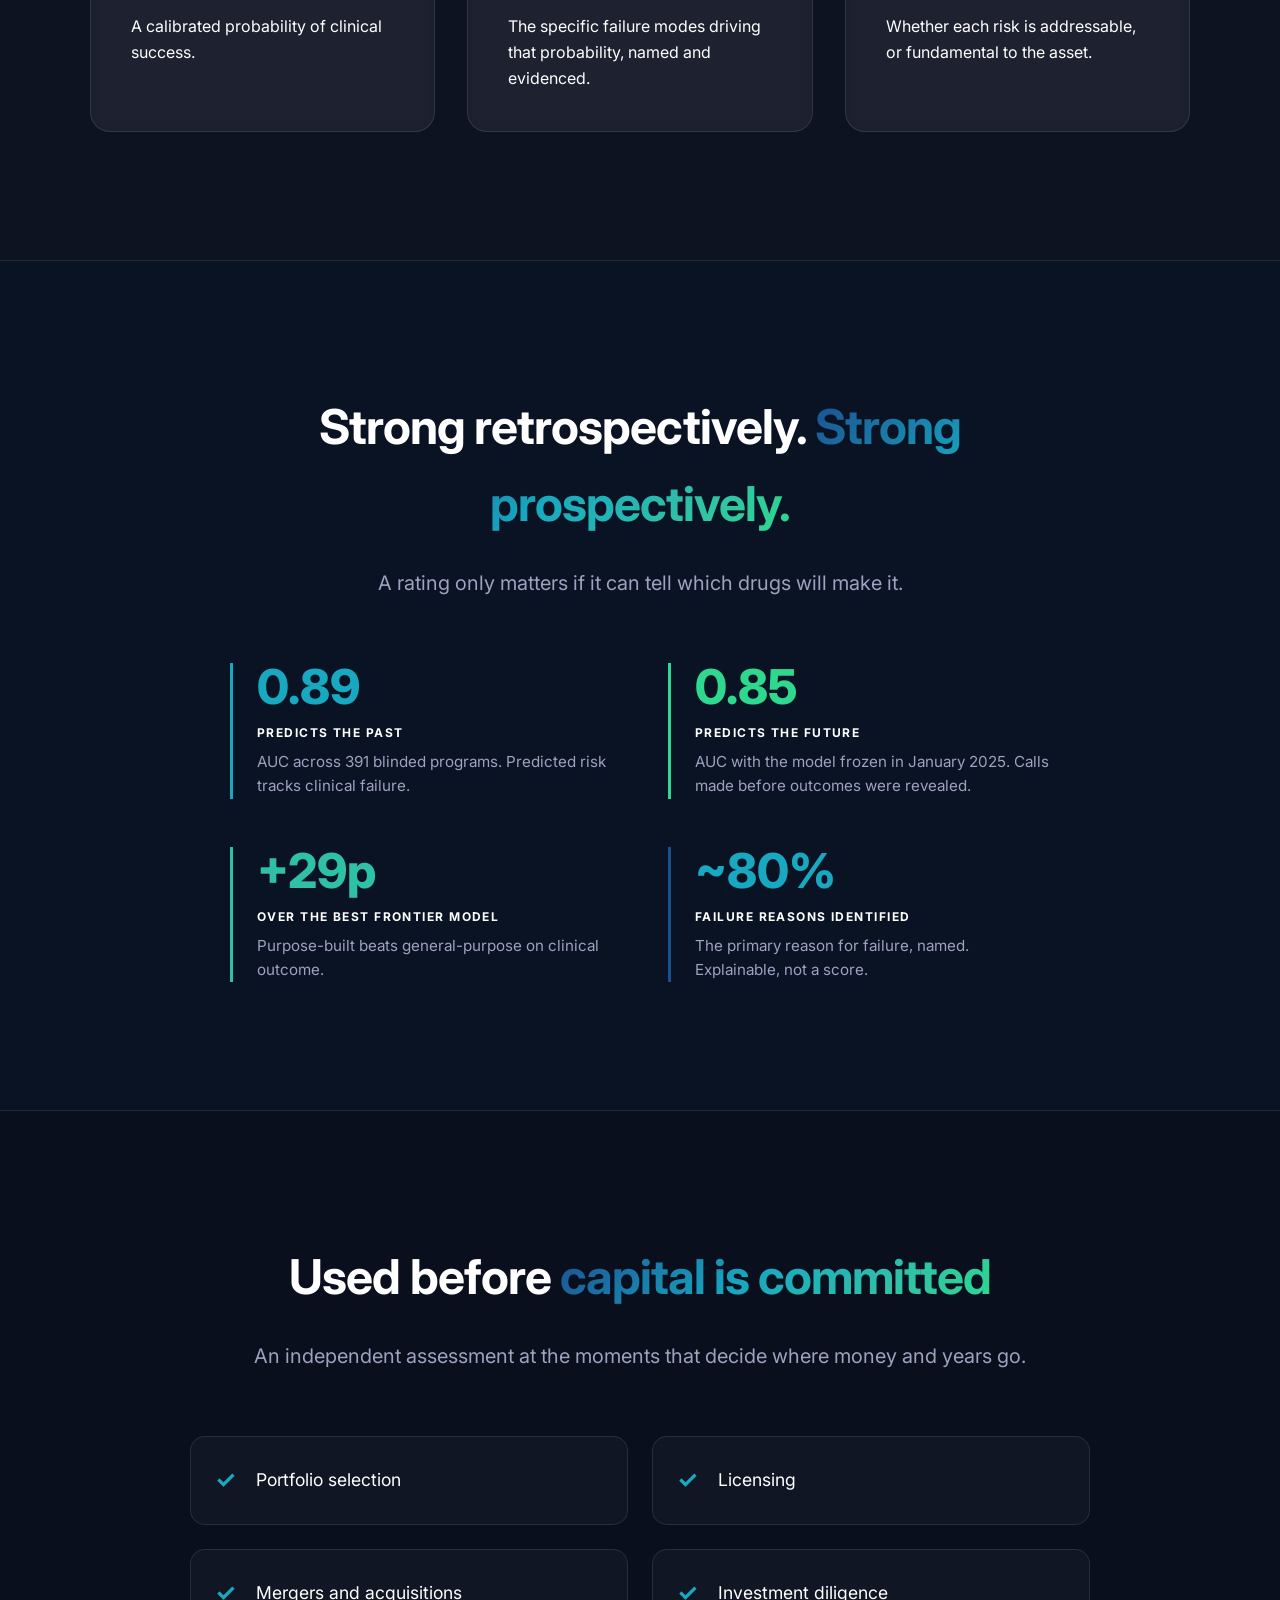
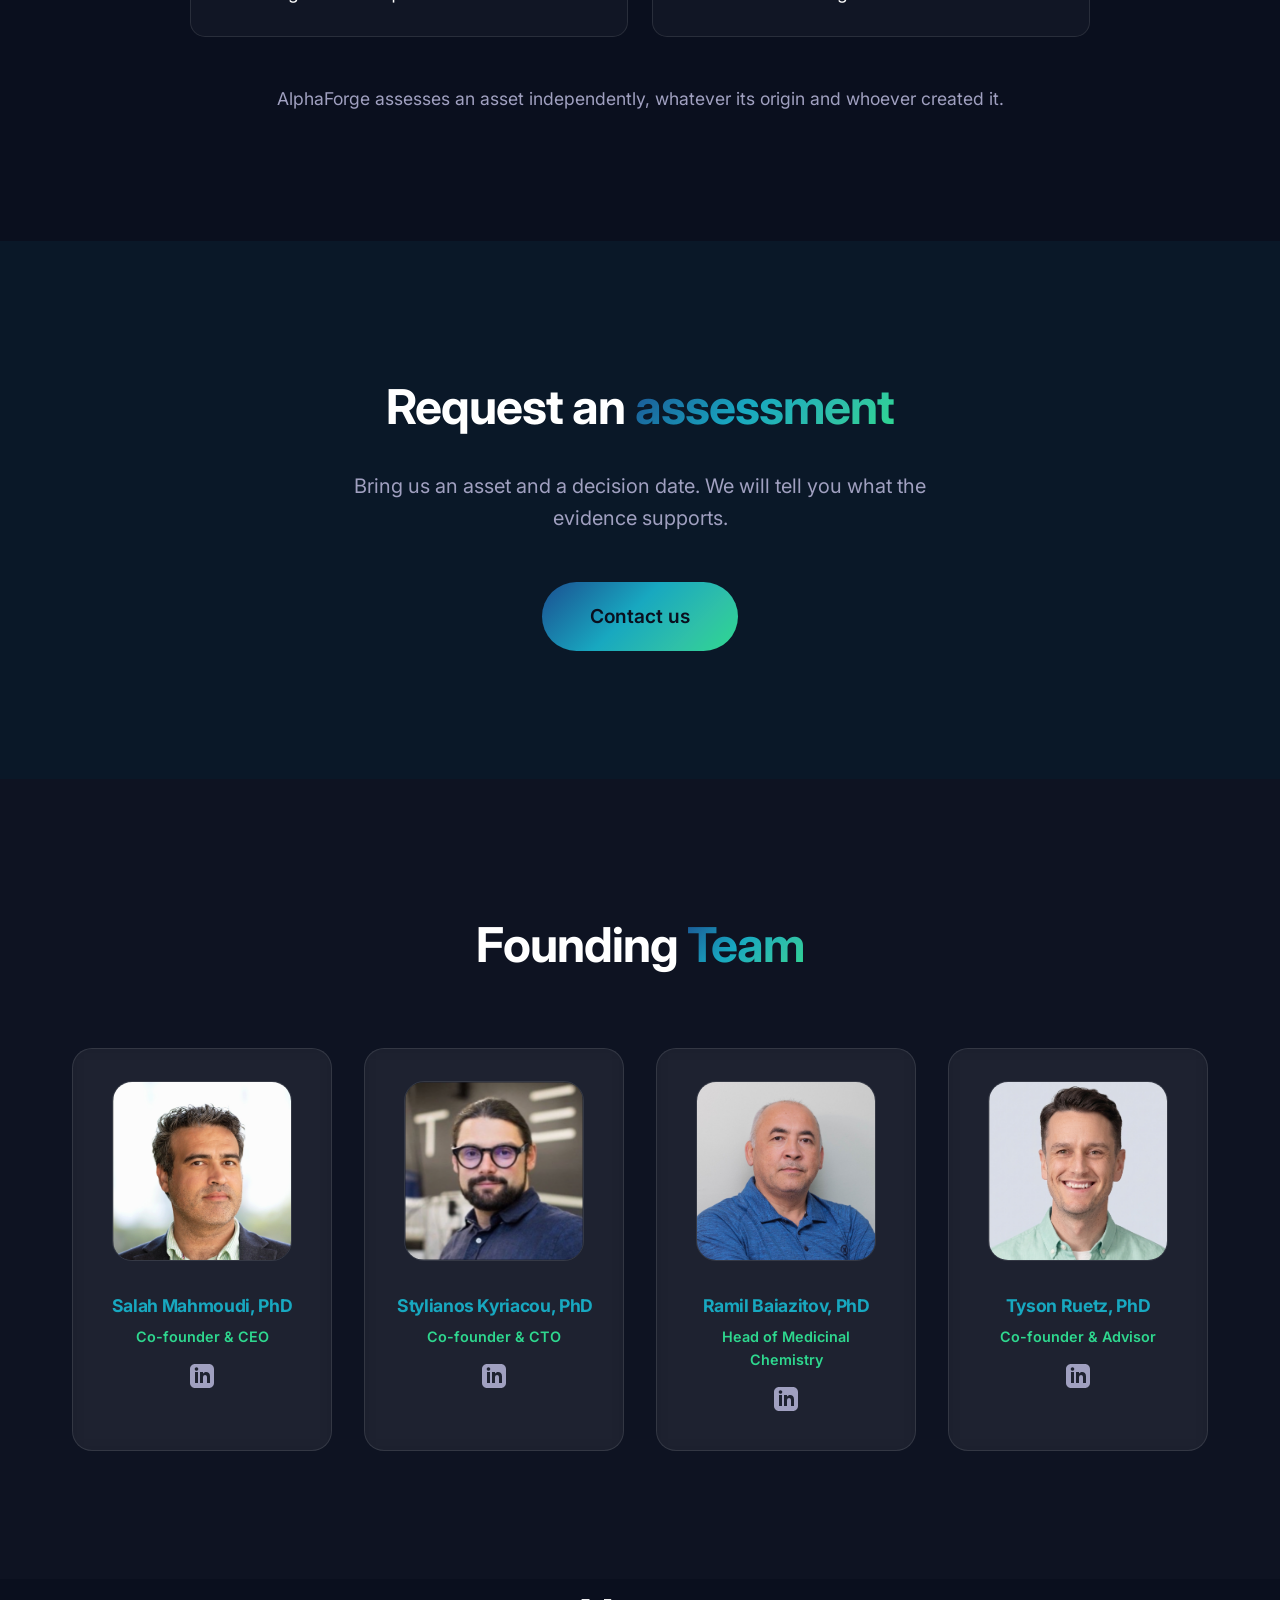
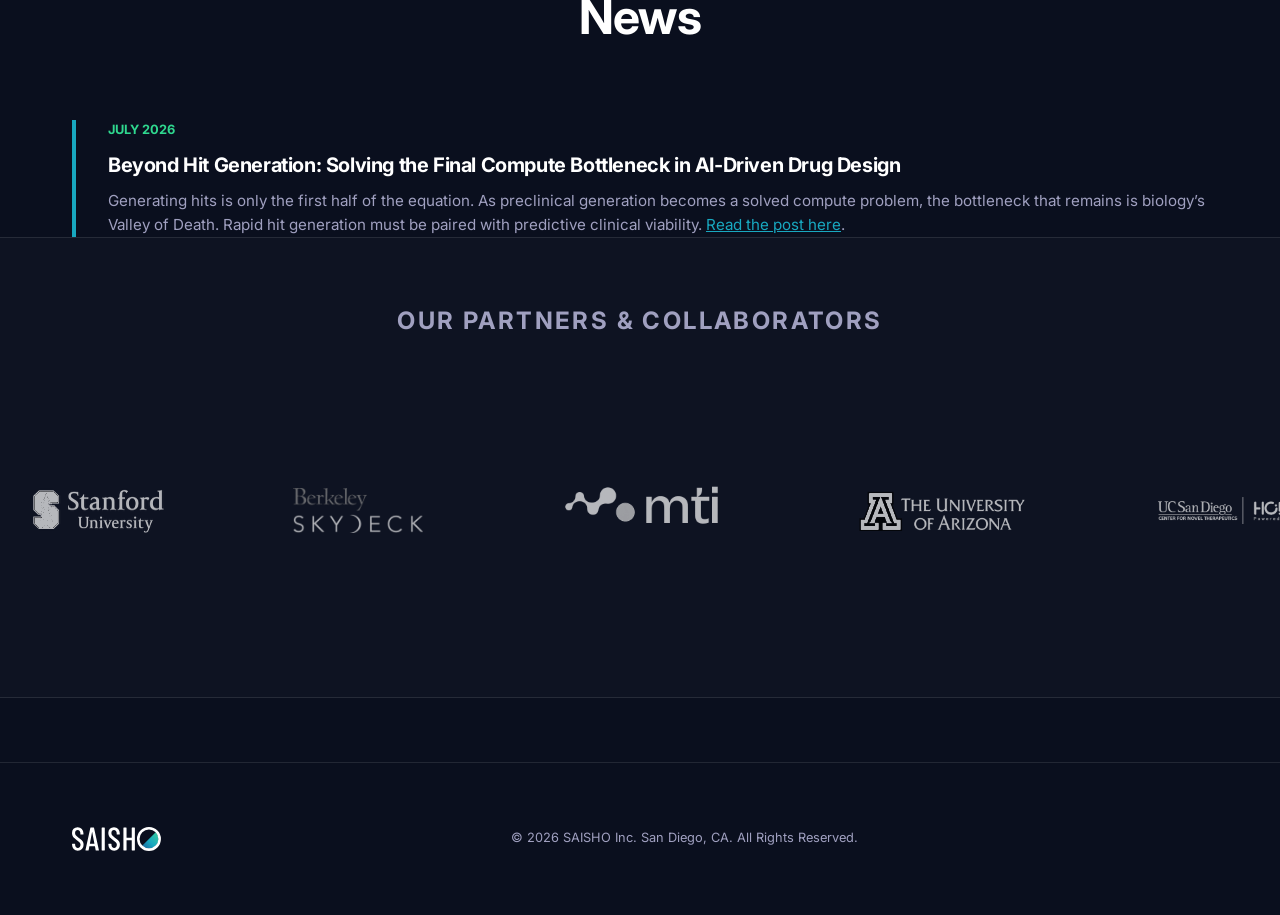
==== commit 3711057f: "Fix stale meta description, add link previews, retire two pages The meta description still described" ====
--- a/index.html
+++ b/index.html
@@ -4,7 +4,25 @@
     <meta charset="UTF-8">
     <meta name="viewport" content="width=device-width, initial-scale=1.0">
     <title>SAISHO | The trusted rating agency for drug assets</title>
-    <meta name="description" content="AlphaForge is an AI-driven predictive engine that de-risks drug discovery by predicting clinical failure modes in CNS molecules using aged-biology intelligence.">
+    <meta name="description" content="SAISHO is the trusted rating agency for drug assets. AlphaForge rates a drug's likelihood of clinical success from its molecule, target, and indication.">
+    <link rel="canonical" href="https://www.saisho.ai/">
+
+    <!-- Open Graph / Twitter: without these, link previews fall back to the
+         title alone and show no image. og:image must be raster; LinkedIn,
+         Slack and X do not render SVG. -->
+    <meta property="og:type" content="website">
+    <meta property="og:site_name" content="SAISHO">
+    <meta property="og:url" content="https://www.saisho.ai/">
+    <meta property="og:title" content="SAISHO | The trusted rating agency for drug assets">
+    <meta property="og:description" content="AlphaForge rates a drug's likelihood of clinical success from its molecule, target, and indication, names the risks behind that number, and separates what is fixable from what should stop the program.">
+    <meta property="og:image" content="https://www.saisho.ai/assets/social-card.png">
+    <meta property="og:image:width" content="1200">
+    <meta property="og:image:height" content="630">
+    <meta property="og:image:alt" content="SAISHO: the trusted rating agency for drug assets">
+    <meta name="twitter:card" content="summary_large_image">
+    <meta name="twitter:title" content="SAISHO | The trusted rating agency for drug assets">
+    <meta name="twitter:description" content="AlphaForge rates a drug's likelihood of clinical success from its molecule, target, and indication.">
+    <meta name="twitter:image" content="https://www.saisho.ai/assets/social-card.png">
     <link rel="stylesheet" href="index.css">
     <link rel="preconnect" href="https://fonts.googleapis.com">
     <link rel="preconnect" href="https://fonts.gstatic.com" crossorigin>
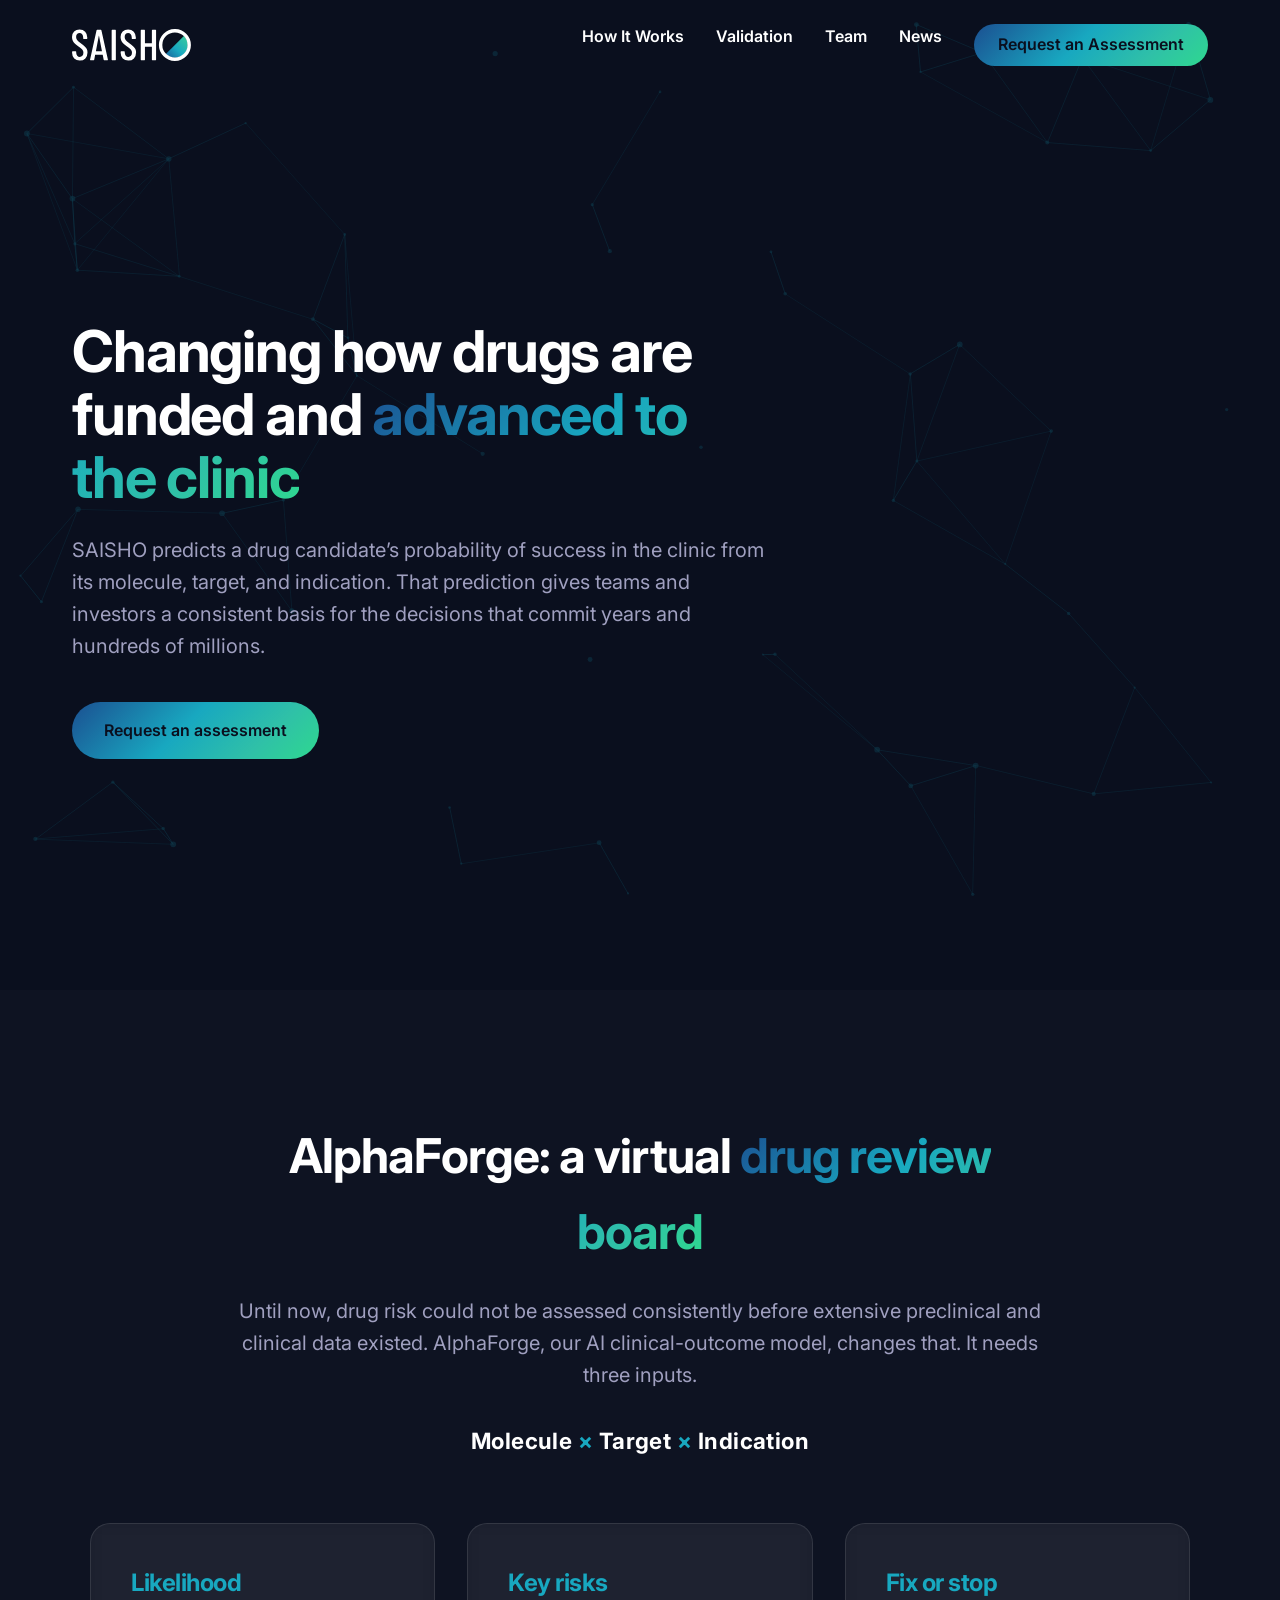
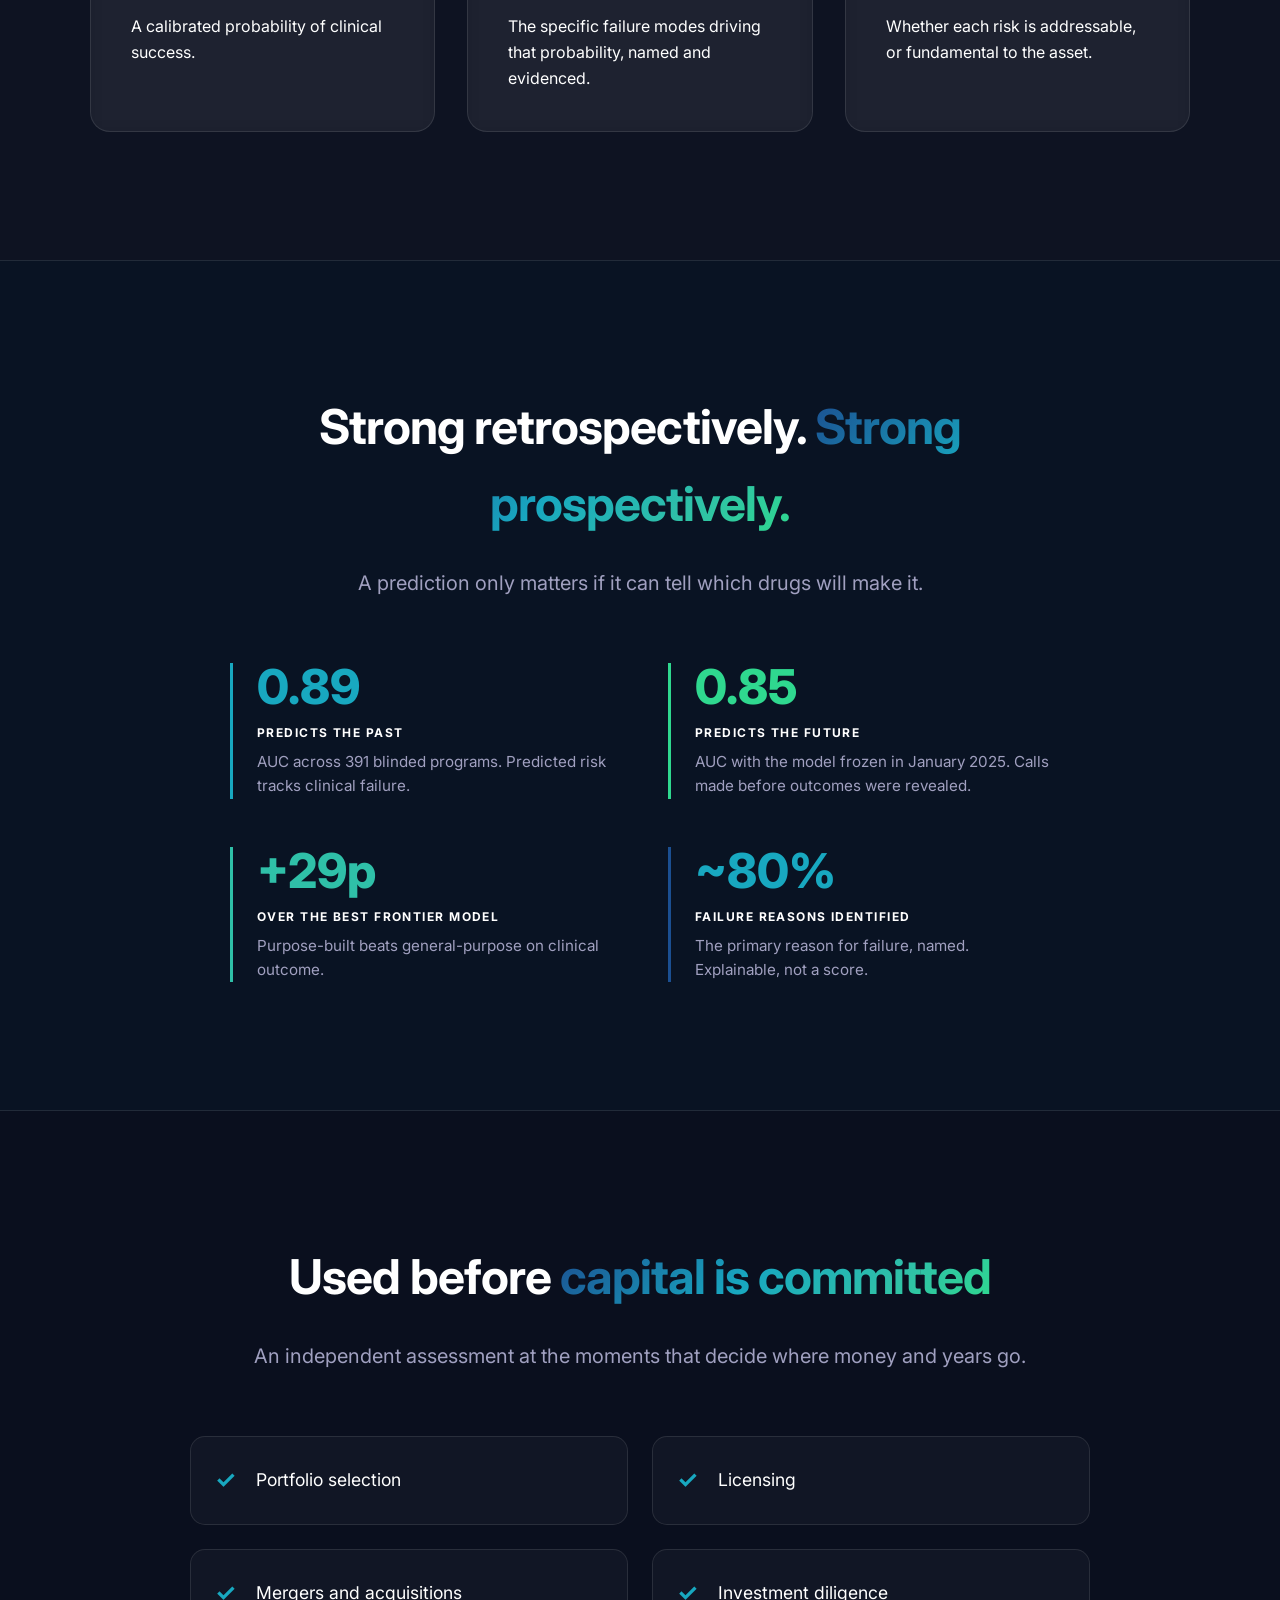
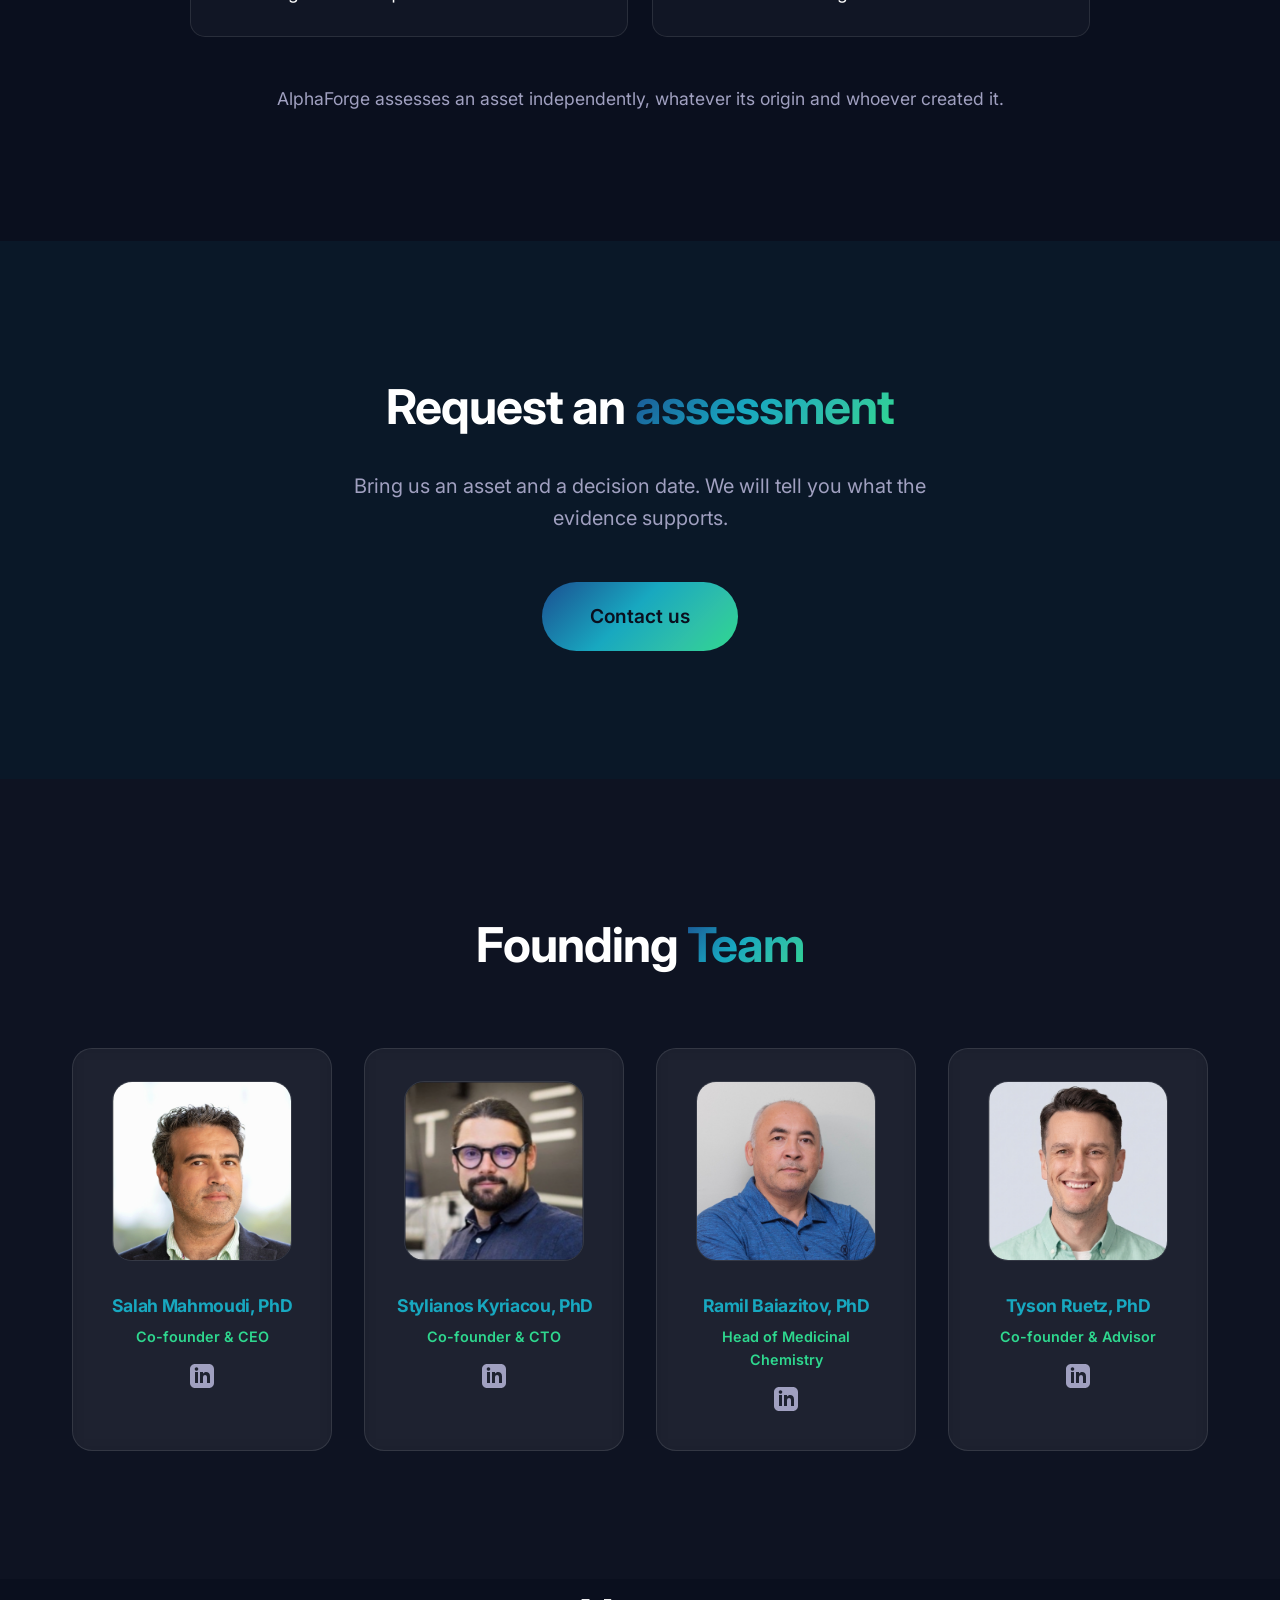
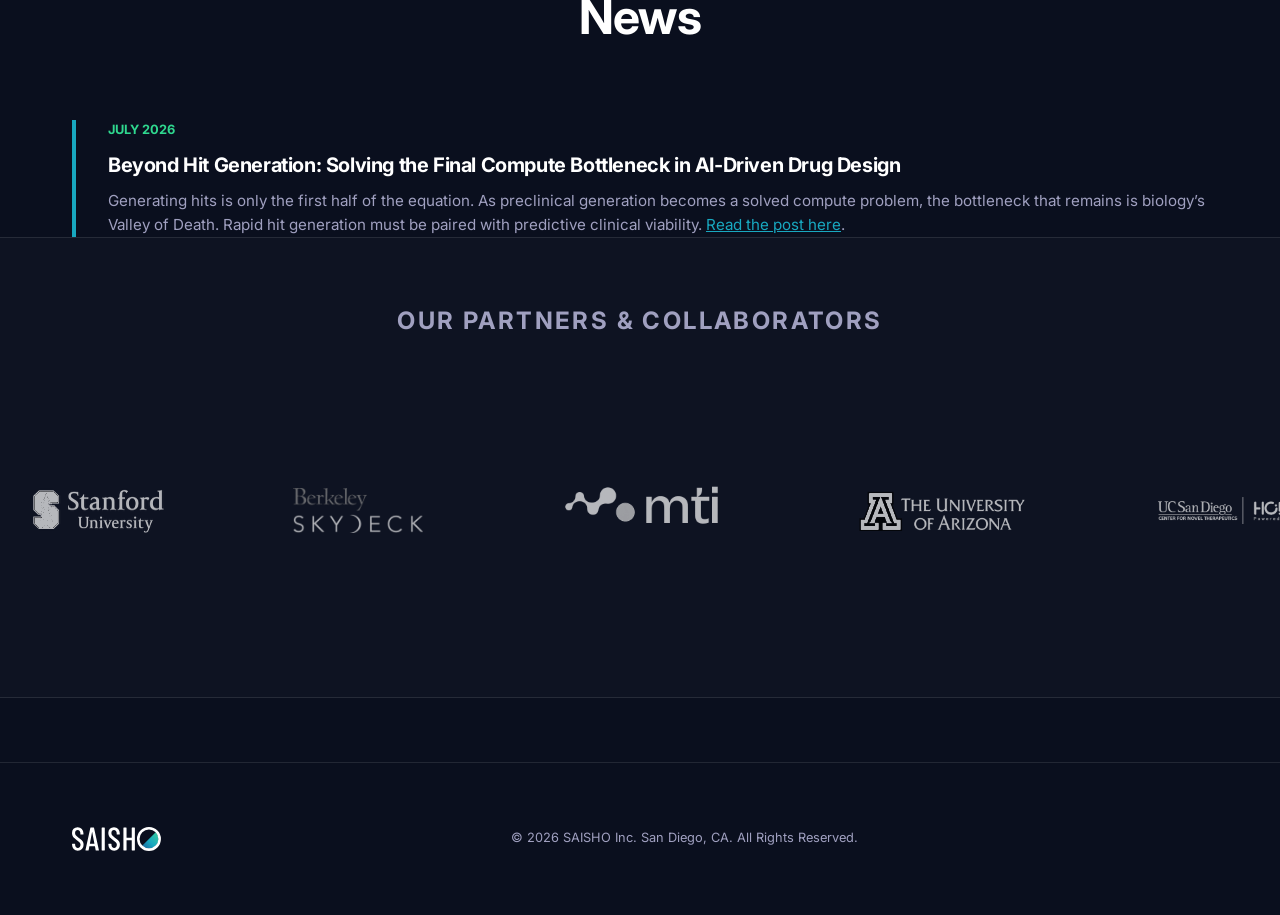
==== commit 25d53378: "Make the hero neutral: predicting probability of clinical success Drops the "trusted rating agency" " ====
--- a/index.html
+++ b/index.html
@@ -3,8 +3,8 @@
 <head>
     <meta charset="UTF-8">
     <meta name="viewport" content="width=device-width, initial-scale=1.0">
-    <title>SAISHO | The trusted rating agency for drug assets</title>
-    <meta name="description" content="SAISHO is the trusted rating agency for drug assets. AlphaForge rates a drug's likelihood of clinical success from its molecule, target, and indication.">
+    <title>SAISHO | Predicting the probability of clinical success</title>
+    <meta name="description" content="SAISHO predicts a drug candidate's probability of clinical success from its molecule, target, and indication, changing how drugs are funded and advanced.">
     <link rel="canonical" href="https://www.saisho.ai/">
 
     <!-- Open Graph / Twitter: without these, link previews fall back to the
@@ -13,15 +13,15 @@
     <meta property="og:type" content="website">
     <meta property="og:site_name" content="SAISHO">
     <meta property="og:url" content="https://www.saisho.ai/">
-    <meta property="og:title" content="SAISHO | The trusted rating agency for drug assets">
-    <meta property="og:description" content="AlphaForge rates a drug's likelihood of clinical success from its molecule, target, and indication, names the risks behind that number, and separates what is fixable from what should stop the program.">
+    <meta property="og:title" content="SAISHO | Predicting the probability of clinical success">
+    <meta property="og:description" content="AlphaForge predicts a drug candidate's probability of success in the clinic from its molecule, target, and indication, names the risks behind that number, and separates what is fixable from what should stop the program.">
     <meta property="og:image" content="https://www.saisho.ai/assets/social-card.png">
     <meta property="og:image:width" content="1200">
     <meta property="og:image:height" content="630">
-    <meta property="og:image:alt" content="SAISHO: the trusted rating agency for drug assets">
+    <meta property="og:image:alt" content="SAISHO: changing how drugs are funded and advanced to the clinic">
     <meta name="twitter:card" content="summary_large_image">
-    <meta name="twitter:title" content="SAISHO | The trusted rating agency for drug assets">
-    <meta name="twitter:description" content="AlphaForge rates a drug's likelihood of clinical success from its molecule, target, and indication.">
+    <meta name="twitter:title" content="SAISHO | Predicting the probability of clinical success">
+    <meta name="twitter:description" content="AlphaForge predicts a drug candidate's probability of success in the clinic from its molecule, target, and indication.">
     <meta name="twitter:image" content="https://www.saisho.ai/assets/social-card.png">
     <link rel="stylesheet" href="index.css">
     <link rel="preconnect" href="https://fonts.googleapis.com">
@@ -48,8 +48,8 @@
         <!-- Hero -->
         <section class="hero container">
             <div class="hero-content">
-                <h1 class="reveal">The trusted <span class="gradient-text">rating agency</span> for drug assets</h1>
-                <p class="reveal" style="animation-delay: 0.2s;">Every program comes down to one question: is this drug worth years and millions? Today every committee, every fund, and every pharma answers it a different way. The industry has opinions everywhere and a standard nowhere. We are building that standard.</p>
+                <h1 class="reveal">Changing how drugs are funded and <span class="gradient-text">advanced to the clinic</span></h1>
+                <p class="reveal" style="animation-delay: 0.2s;">SAISHO predicts a drug candidate’s probability of success in the clinic from its molecule, target, and indication. That prediction gives teams and investors a consistent basis for the decisions that commit years and hundreds of millions.</p>
                 <div class="hero-actions reveal" style="animation-delay: 0.4s;">
                     <a href="#assessment" class="btn btn-primary">Request an assessment</a>
                 </div>
@@ -90,7 +90,7 @@
             <div class="container">
                 <div style="max-width: 780px; margin: 0 auto 4rem; text-align: center;">
                     <h2 style="font-size: 3rem; margin-bottom: 1.5rem;">Strong retrospectively. <span class="gradient-text">Strong prospectively.</span></h2>
-                    <p style="color: var(--text-muted); font-size: 1.25rem;">A rating only matters if it can tell which drugs will make it.</p>
+                    <p style="color: var(--text-muted); font-size: 1.25rem;">A prediction only matters if it can tell which drugs will make it.</p>
                 </div>
                 <div style="display: grid; grid-template-columns: repeat(auto-fit, minmax(300px, 1fr)); max-width: 820px; margin: 0 auto; gap: 3rem 3.5rem;">
                     <div style="border-left: 3px solid var(--primary-color); padding-left: 1.5rem;">
--- a/index.css
+++ b/index.css
@@ -83,7 +83,10 @@
 }
 
 .hero h1 {
-    font-size: 4.5rem;
+    /* 3.6rem rather than 4.5rem: the headline is a full sentence, and the
+       larger size orphaned its last word. The mobile clamp in the
+       max-width: 992px block still overrides this. */
+    font-size: 3.6rem;
     line-height: 1.1;
     margin-bottom: 1.5rem;
 }
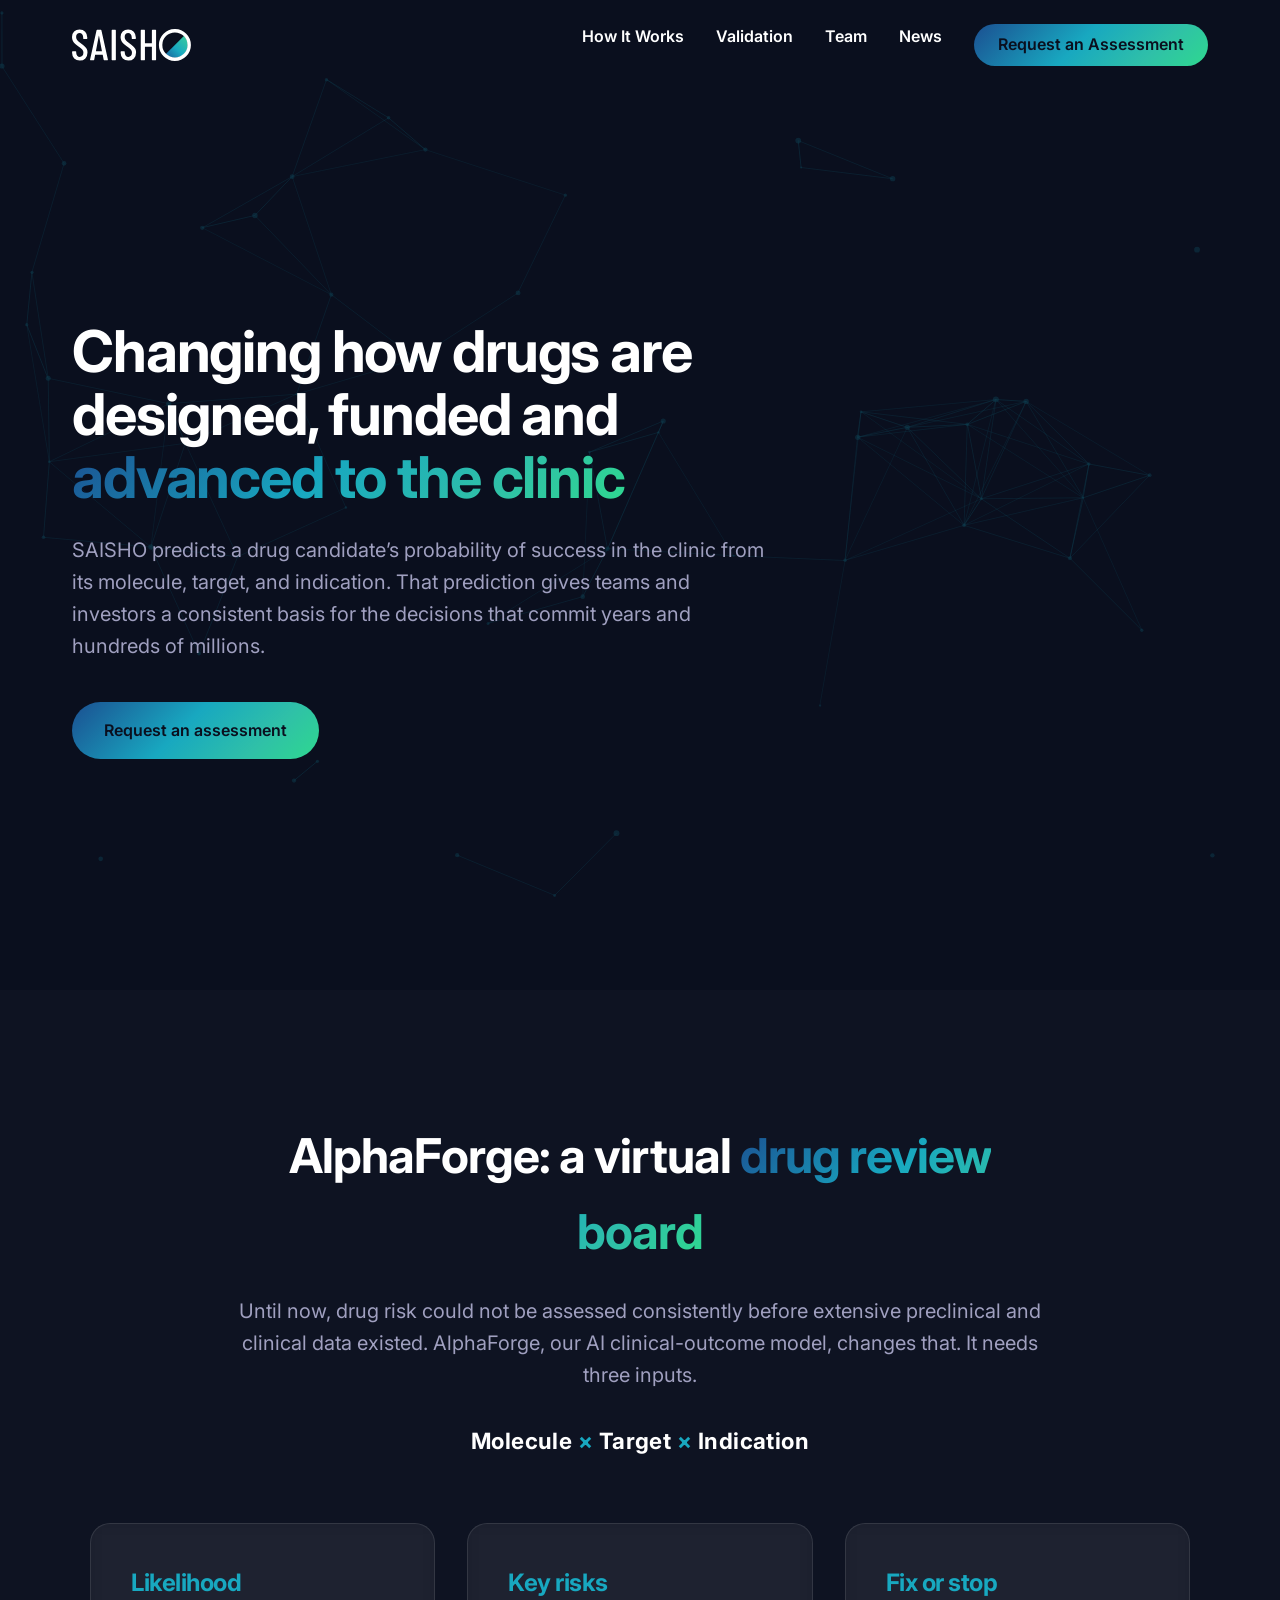
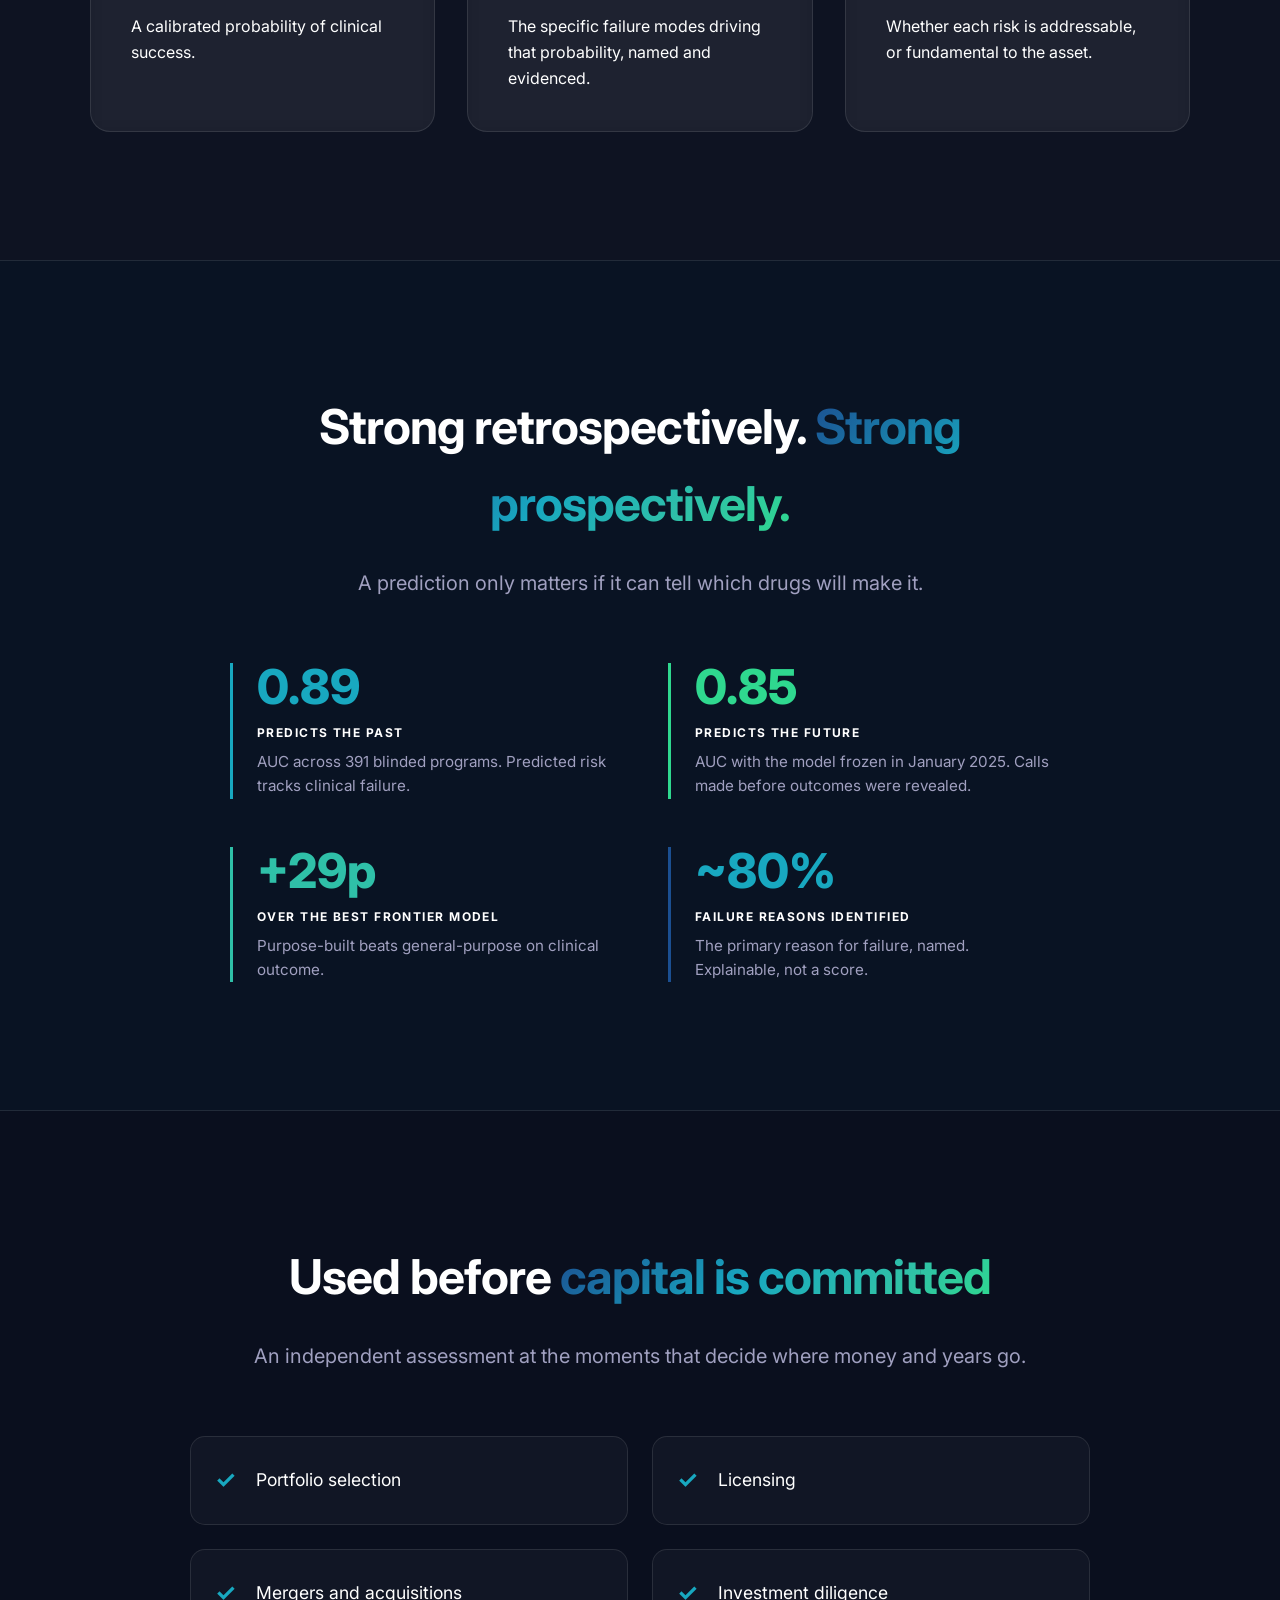
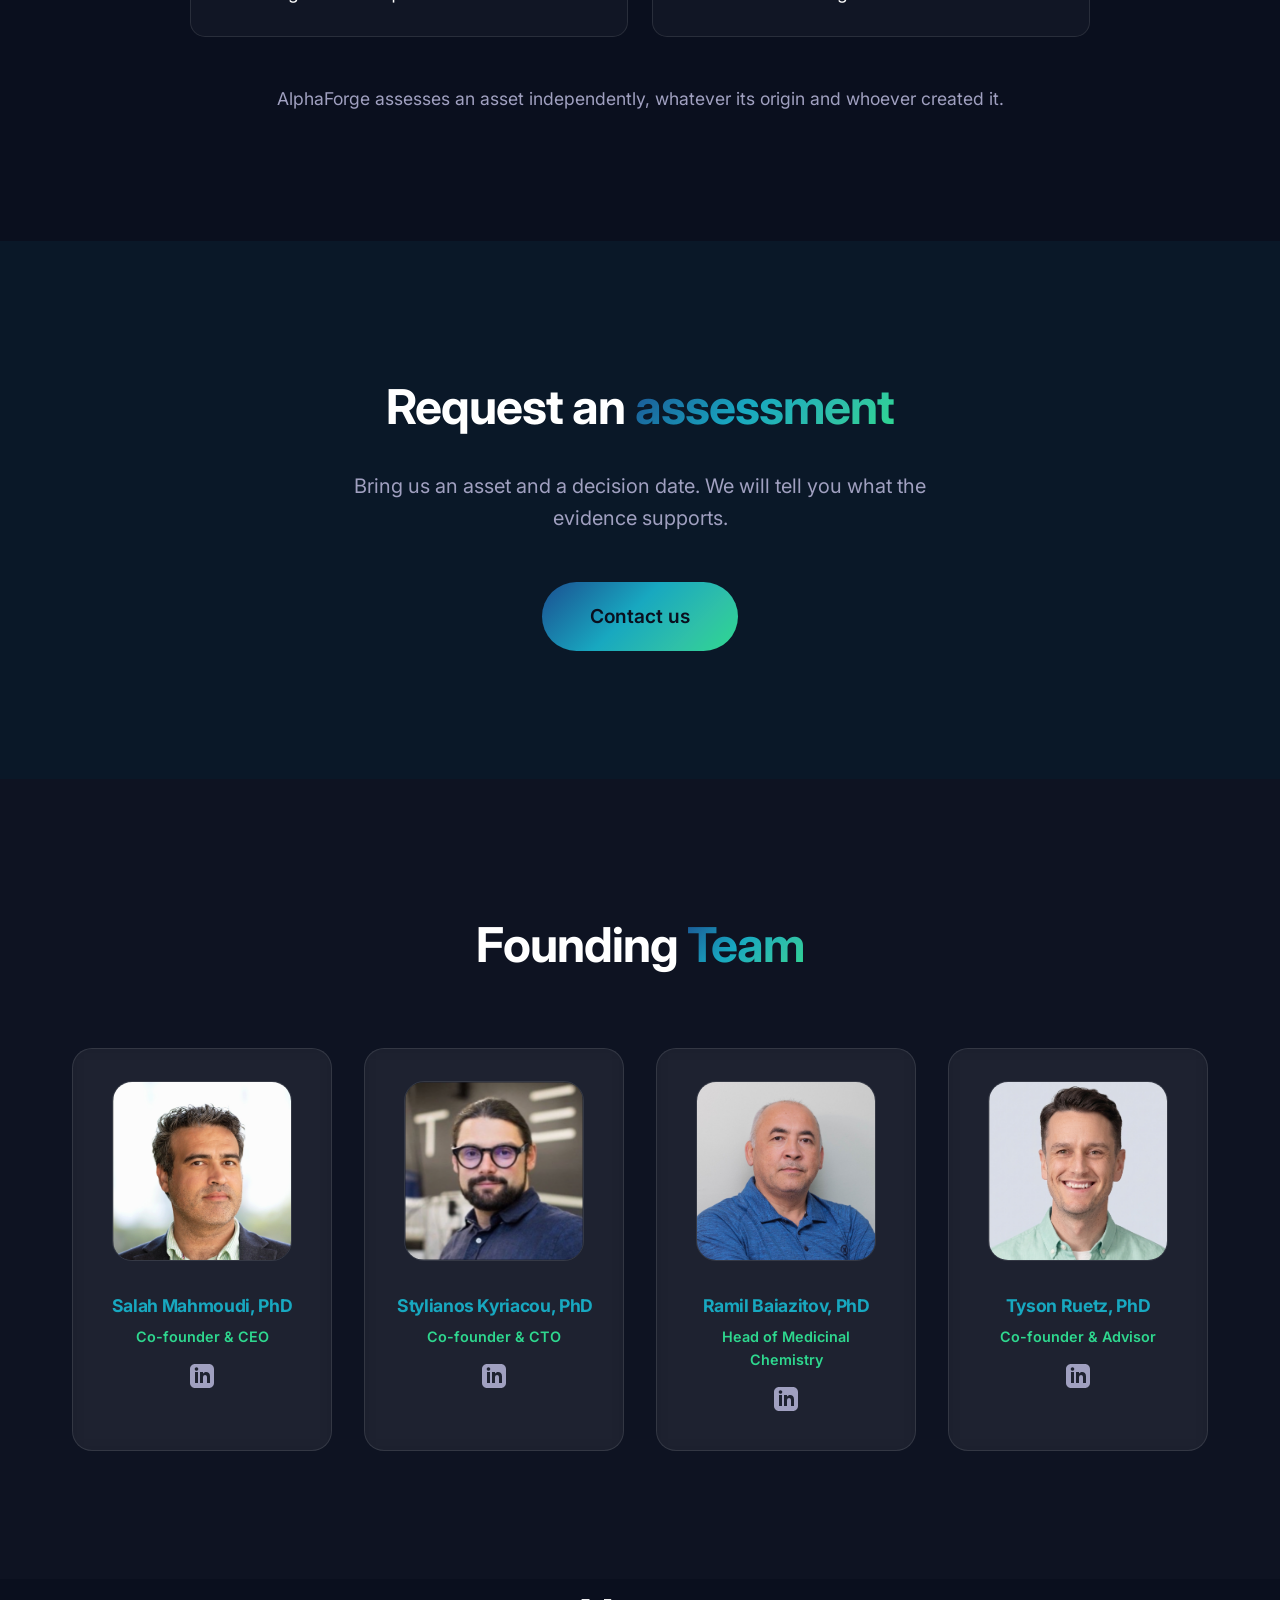
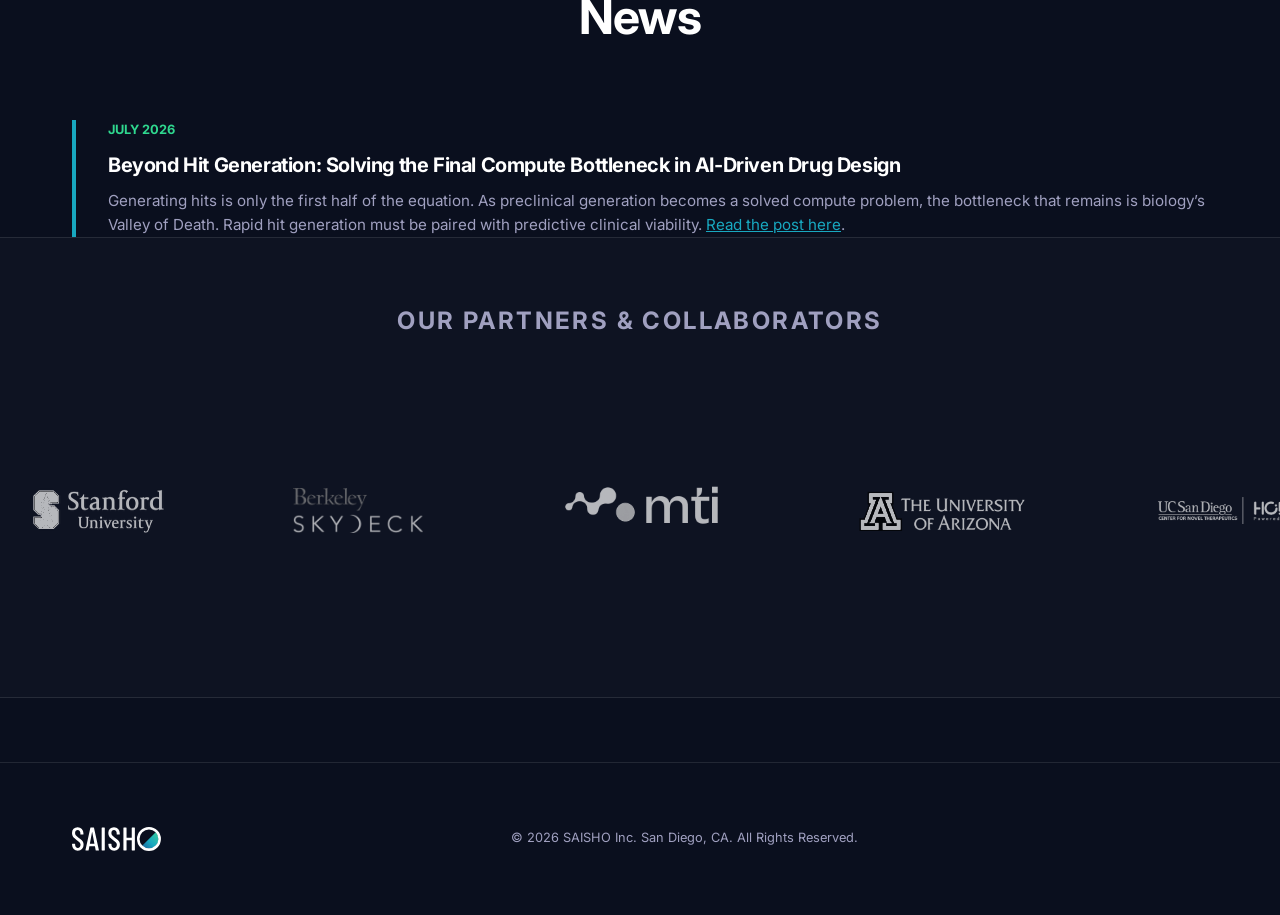
==== commit 985428be: "Add "designed" to the hero headline Headline is now "Changing how drugs are designed, funded and adv" ====
--- a/index.html
+++ b/index.html
@@ -4,7 +4,7 @@
     <meta charset="UTF-8">
     <meta name="viewport" content="width=device-width, initial-scale=1.0">
     <title>SAISHO | Predicting the probability of clinical success</title>
-    <meta name="description" content="SAISHO predicts a drug candidate's probability of clinical success from its molecule, target, and indication, changing how drugs are funded and advanced.">
+    <meta name="description" content="SAISHO predicts a drug's probability of clinical success from its molecule, target, and indication, changing how drugs are designed, funded and advanced.">
     <link rel="canonical" href="https://www.saisho.ai/">
 
     <!-- Open Graph / Twitter: without these, link previews fall back to the
@@ -18,7 +18,7 @@
     <meta property="og:image" content="https://www.saisho.ai/assets/social-card.png">
     <meta property="og:image:width" content="1200">
     <meta property="og:image:height" content="630">
-    <meta property="og:image:alt" content="SAISHO: changing how drugs are funded and advanced to the clinic">
+    <meta property="og:image:alt" content="SAISHO: changing how drugs are designed, funded and advanced to the clinic">
     <meta name="twitter:card" content="summary_large_image">
     <meta name="twitter:title" content="SAISHO | Predicting the probability of clinical success">
     <meta name="twitter:description" content="AlphaForge predicts a drug candidate's probability of success in the clinic from its molecule, target, and indication.">
@@ -48,7 +48,7 @@
         <!-- Hero -->
         <section class="hero container">
             <div class="hero-content">
-                <h1 class="reveal">Changing how drugs are funded and <span class="gradient-text">advanced to the clinic</span></h1>
+                <h1 class="reveal">Changing how drugs are designed, funded and <span class="gradient-text">advanced to the clinic</span></h1>
                 <p class="reveal" style="animation-delay: 0.2s;">SAISHO predicts a drug candidate’s probability of success in the clinic from its molecule, target, and indication. That prediction gives teams and investors a consistent basis for the decisions that commit years and hundreds of millions.</p>
                 <div class="hero-actions reveal" style="animation-delay: 0.4s;">
                     <a href="#assessment" class="btn btn-primary">Request an assessment</a>
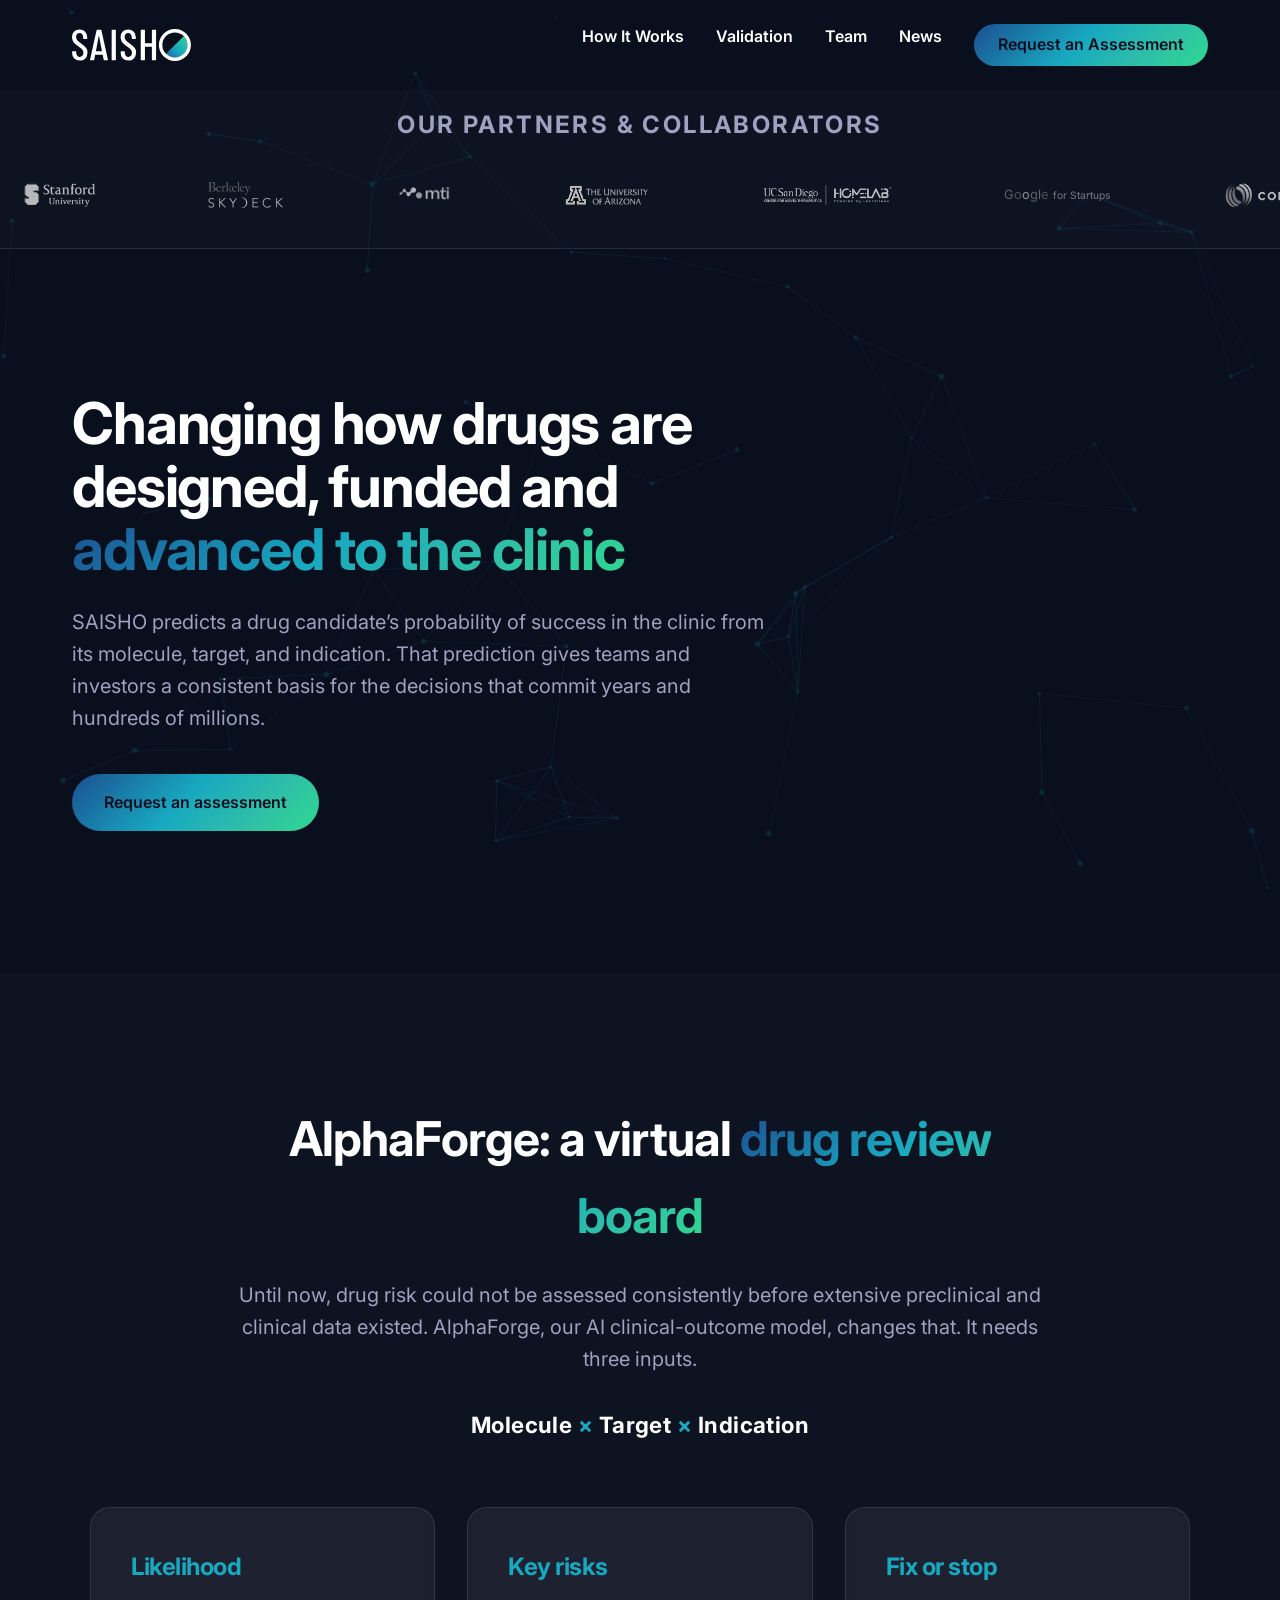
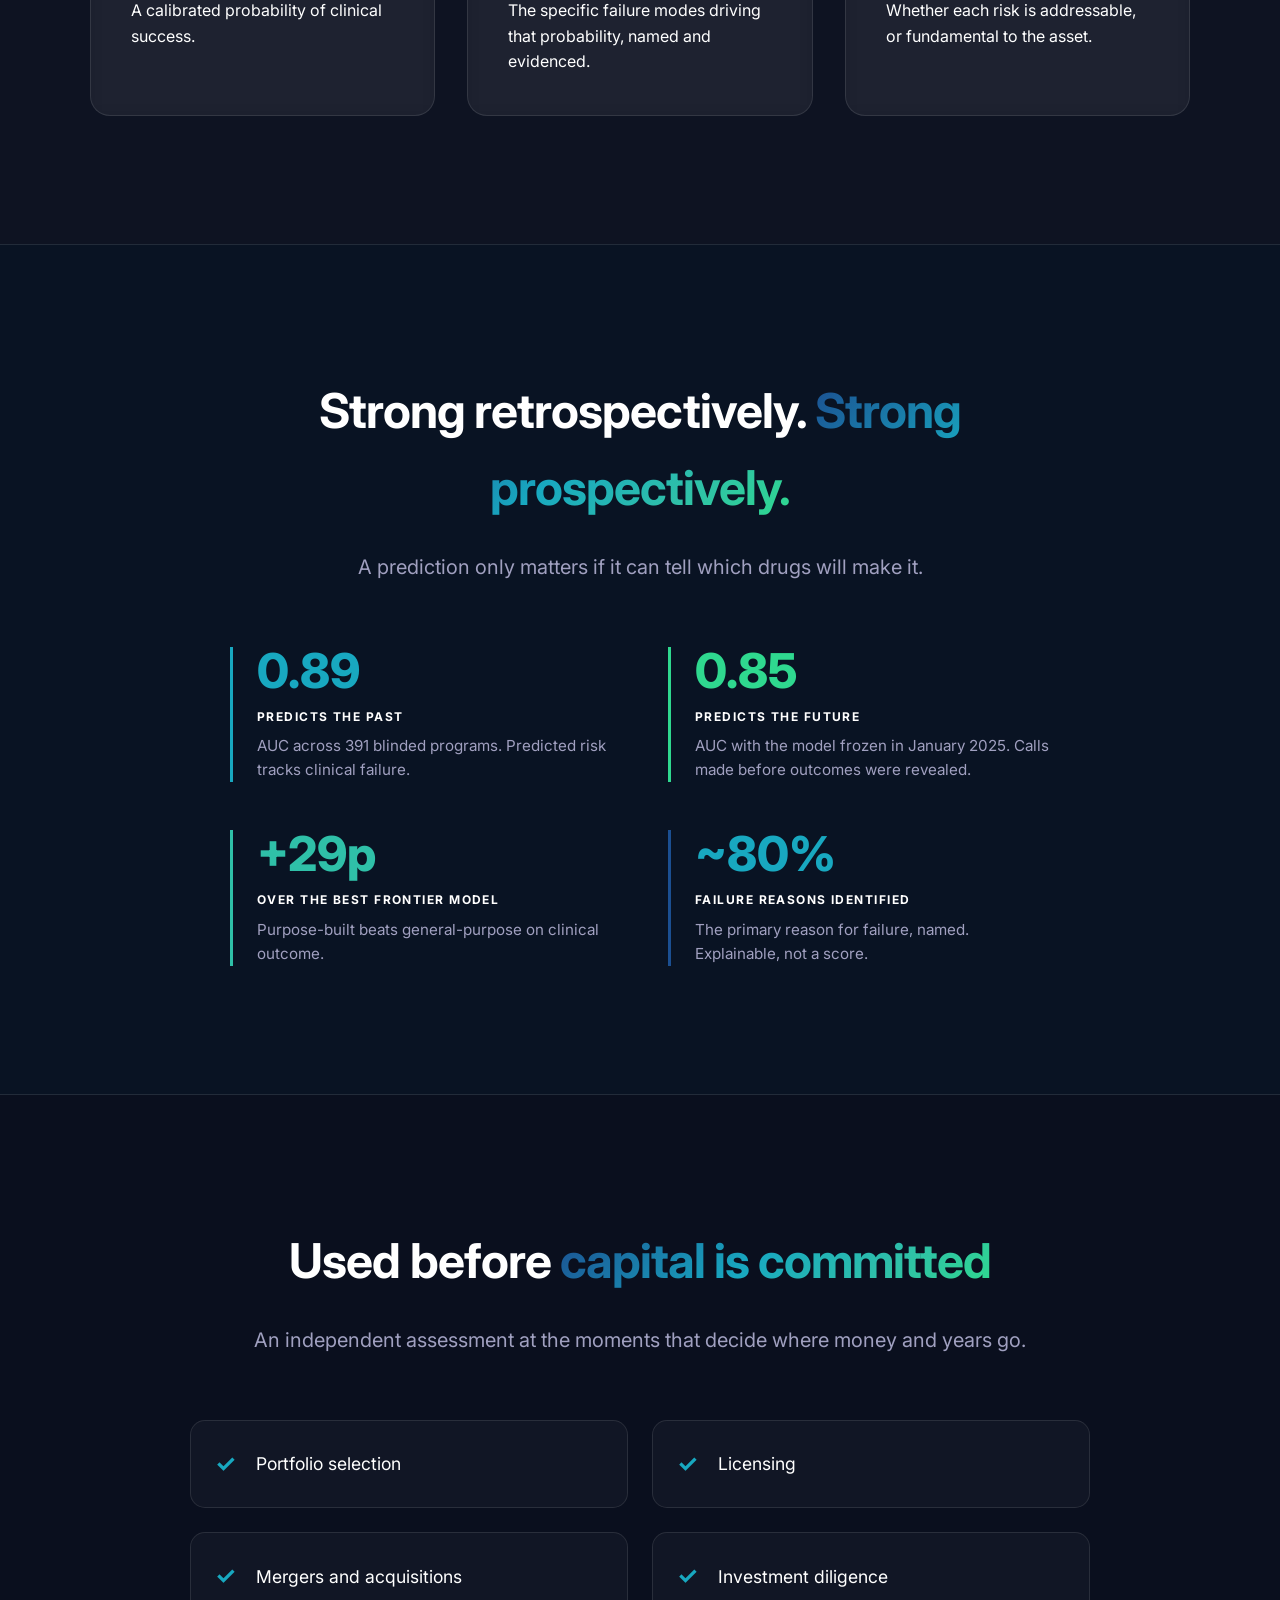
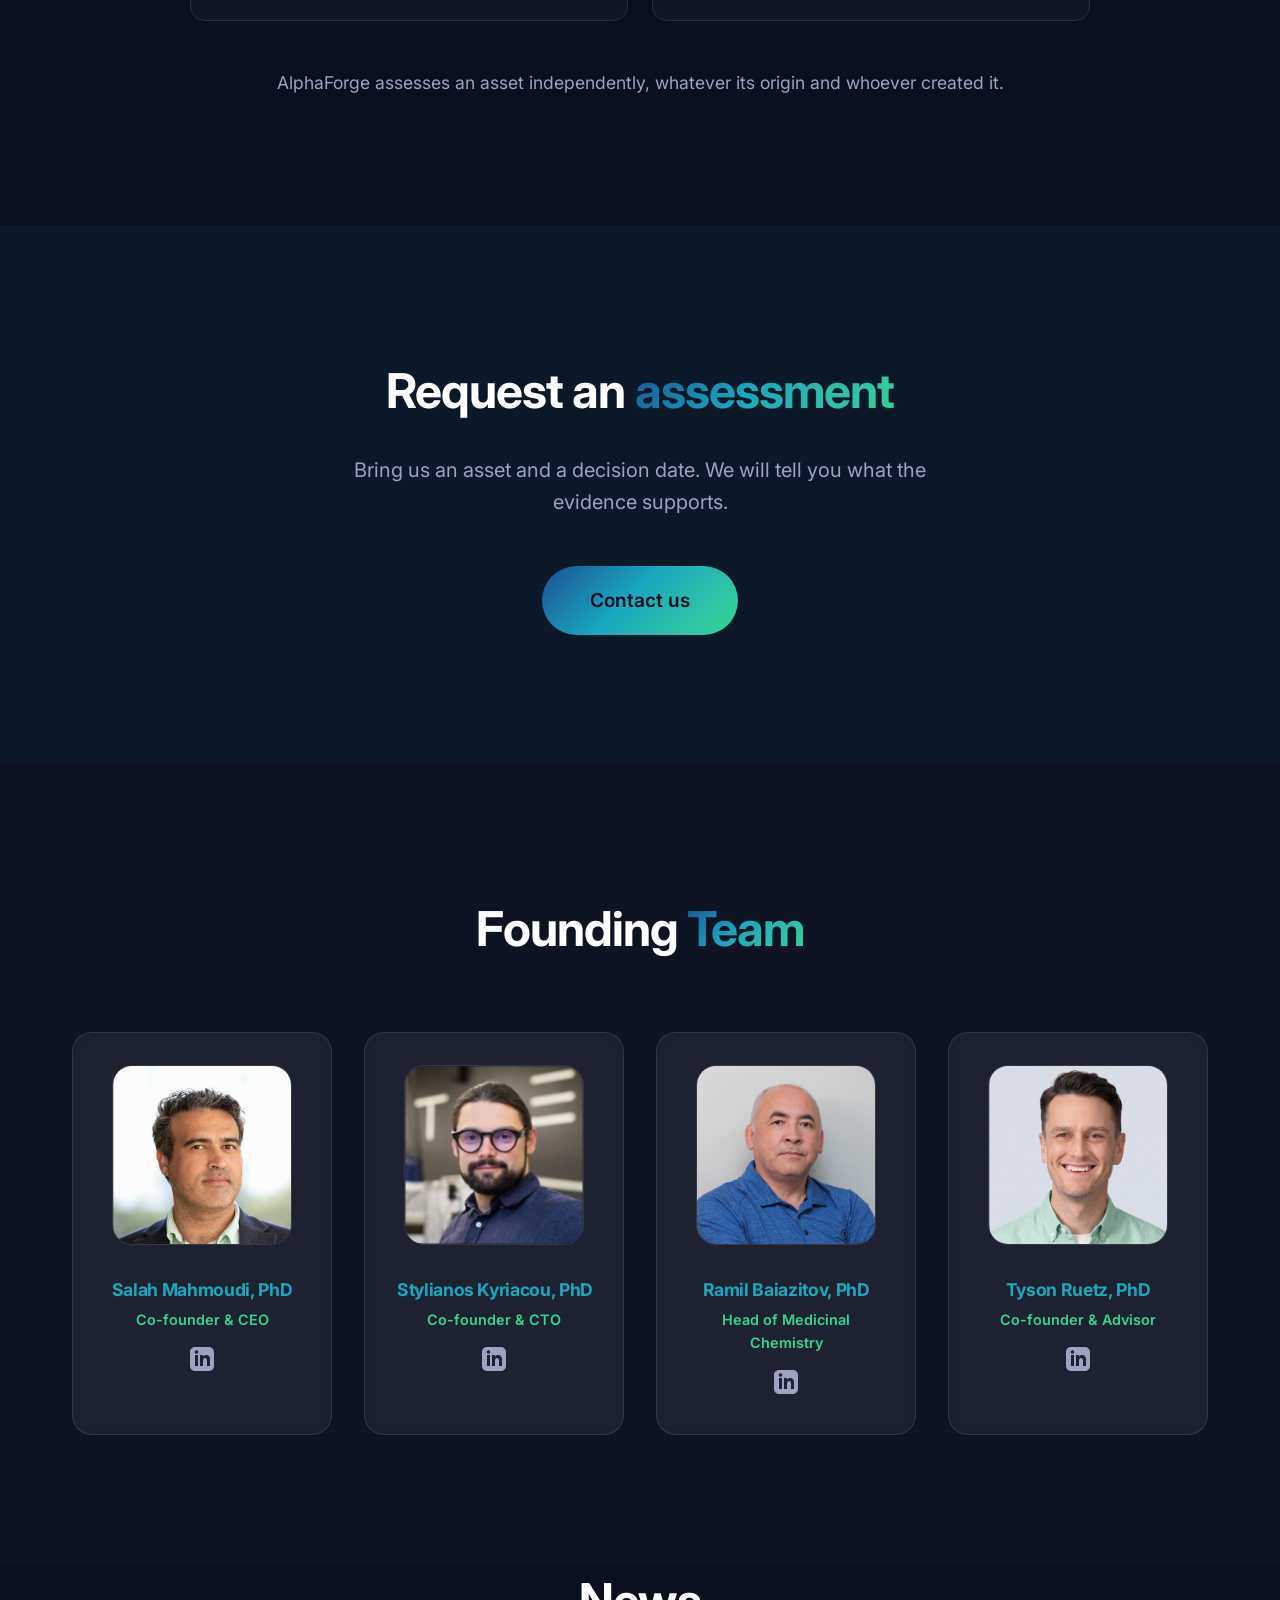
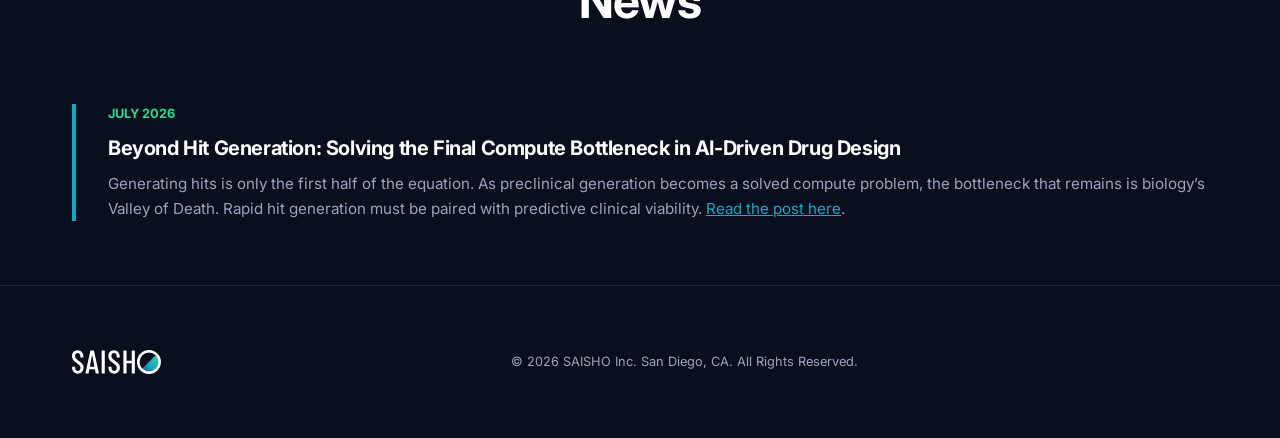
==== commit 8f2c559c: "Move the partners banner to the top and slim it down The strip now sits directly below the header in" ====
--- a/index.html
+++ b/index.html
@@ -44,6 +44,73 @@
         </nav>
     </header>
 
+        <!-- Partners Section -->
+        <section id="partners" style="padding: 1rem 0; background: rgba(255,255,255,0.02); border-bottom: 1px solid var(--glass-border);">
+            <div class="container" style="text-align: center; margin-bottom: 0.9rem;">
+                <h3 style="font-size: 1.5rem; color: var(--text-muted); text-transform: uppercase; letter-spacing: 0.1em;">Our Partners & Collaborators</h3>
+            </div>
+            <div class="partners-container">
+                <div class="partners-track">
+                    <!-- Stanford (Updated Horizontal Asset) -->
+                    <div class="partner-logo-container" style="height: 40px;">
+                        <img src="assets/logos/stanford.png" class="partner-logo-img" alt="Stanford University">
+                    </div>
+                    
+                    <!-- Berkeley SkyDeck (High Res Asset) -->
+                    <div class="partner-logo-container">
+                        <img src="assets/logos/skydeck.png" class="partner-logo-img" alt="Berkeley SkyDeck">
+                    </div>
+
+                    <!-- UC Berkeley MTI (High Res Asset) -->
+                    <div class="partner-logo-container" style="height: 58px;">
+                        <img src="assets/logos/ucb_mti.png" class="partner-logo-img" alt="UC Berkeley MTI">
+                    </div>
+
+                    <!-- University of Arizona (High Res Horizontal Asset) -->
+                    <div class="partner-logo-container" style="height: 20px;">
+                        <img src="assets/logos/arizona.png" class="partner-logo-img" alt="University of Arizona">
+                    </div>
+
+                    <!-- UCSD / HomeLab (High Res Asset) -->
+                    <div class="partner-logo-container" style="height: 38px;">
+                        <img src="assets/logos/homelab.png" class="partner-logo-img" alt="UCSD HomeLab">
+                    </div>
+                    
+                    <!-- Google for Startups (Recreated) -->
+                    <div class="partner-logo-custom" style="height: 38px; font-size: 0.8rem;">
+                        <span style="color: #4285F4;">G</span><span style="color: #EA4335;">o</span><span style="color: #FBBC05;">o</span><span style="color: #4285F4;">g</span><span style="color: #34A853;">l</span><span style="color: #EA4335;">e</span>
+                        <span style="font-size: 0.8em; margin-left: 5px; color: #a0a0c0;">for Startups</span>
+                    </div>
+
+                    <!-- Connect San Diego (Official Asset) -->
+                    <div class="partner-logo-container">
+                        <img src="assets/logos/connect.png" class="partner-logo-img" alt="Connect San Diego">
+                    </div>
+
+                    <!-- Duplicate for seamless scroll -->
+                    <div class="partner-logo-container" style="height: 40px;">
+                        <img src="assets/logos/stanford.png" class="partner-logo-img" alt="Stanford University">
+                    </div>
+                    <div class="partner-logo-container">
+                        <img src="assets/logos/skydeck.png" class="partner-logo-img" alt="Berkeley SkyDeck">
+                    </div>
+                    <div class="partner-logo-container" style="height: 58px;">
+                        <img src="assets/logos/ucb_mti.png" class="partner-logo-img" alt="UC Berkeley MTI">
+                    </div>
+                    <div class="partner-logo-container" style="height: 20px;">
+                        <img src="assets/logos/arizona.png" class="partner-logo-img" alt="University of Arizona">
+                    </div>
+                    <div class="partner-logo-container" style="height: 38px;">
+                        <img src="assets/logos/homelab.png" class="partner-logo-img" alt="UCSD HomeLab">
+                    </div>
+                    <div class="partner-logo-custom" style="height: 38px; font-size: 0.8rem;">
+                        <span style="color: #4285F4;">G</span><span style="color: #EA4335;">o</span><span style="color: #FBBC05;">o</span><span style="color: #4285F4;">g</span><span style="color: #34A853;">l</span><span style="color: #EA4335;">e</span>
+                        <span style="font-size: 0.8em; margin-left: 5px; color: #a0a0c0;">for Startups</span>
+                    </div>
+                </div>
+            </div>
+        </section>
+
     <main>
         <!-- Hero -->
         <section class="hero container">
@@ -212,73 +279,6 @@
             </div>
         </section>
 
-        <!-- Partners Section -->
-        <section id="partners" style="padding: 4rem 0; background: rgba(255,255,255,0.02); border-top: 1px solid var(--glass-border); border-bottom: 1px solid var(--glass-border);">
-            <div class="container" style="text-align: center; margin-bottom: 3rem;">
-                <h3 style="font-size: 1.5rem; color: var(--text-muted); text-transform: uppercase; letter-spacing: 0.1em;">Our Partners & Collaborators</h3>
-            </div>
-            <div class="partners-container">
-                <div class="partners-track">
-                    <!-- Stanford (Updated Horizontal Asset) -->
-                    <div class="partner-logo-container" style="height: 90px;">
-                        <img src="assets/logos/stanford.png" class="partner-logo-img" alt="Stanford University">
-                    </div>
-                    
-                    <!-- Berkeley SkyDeck (High Res Asset) -->
-                    <div class="partner-logo-container">
-                        <img src="assets/logos/skydeck.png" class="partner-logo-img" alt="Berkeley SkyDeck">
-                    </div>
-
-                    <!-- UC Berkeley MTI (High Res Asset) -->
-                    <div class="partner-logo-container" style="height: 180px;">
-                        <img src="assets/logos/ucb_mti.png" class="partner-logo-img" alt="UC Berkeley MTI">
-                    </div>
-
-                    <!-- University of Arizona (High Res Horizontal Asset) -->
-                    <div class="partner-logo-container" style="height: 40px;">
-                        <img src="assets/logos/arizona.png" class="partner-logo-img" alt="University of Arizona">
-                    </div>
-
-                    <!-- UCSD / HomeLab (High Res Asset) -->
-                    <div class="partner-logo-container" style="height: 100px;">
-                        <img src="assets/logos/homelab.png" class="partner-logo-img" alt="UCSD HomeLab">
-                    </div>
-                    
-                    <!-- Google for Startups (Recreated) -->
-                    <div class="partner-logo-custom" style="height: 100px; font-size: 1.8rem;">
-                        <span style="color: #4285F4;">G</span><span style="color: #EA4335;">o</span><span style="color: #FBBC05;">o</span><span style="color: #4285F4;">g</span><span style="color: #34A853;">l</span><span style="color: #EA4335;">e</span>
-                        <span style="font-size: 0.8em; margin-left: 5px; color: #a0a0c0;">for Startups</span>
-                    </div>
-
-                    <!-- Connect San Diego (Official Asset) -->
-                    <div class="partner-logo-container">
-                        <img src="assets/logos/connect.png" class="partner-logo-img" alt="Connect San Diego">
-                    </div>
-
-                    <!-- Duplicate for seamless scroll -->
-                    <div class="partner-logo-container" style="height: 90px;">
-                        <img src="assets/logos/stanford.png" class="partner-logo-img" alt="Stanford University">
-                    </div>
-                    <div class="partner-logo-container">
-                        <img src="assets/logos/skydeck.png" class="partner-logo-img" alt="Berkeley SkyDeck">
-                    </div>
-                    <div class="partner-logo-container" style="height: 180px;">
-                        <img src="assets/logos/ucb_mti.png" class="partner-logo-img" alt="UC Berkeley MTI">
-                    </div>
-                    <div class="partner-logo-container" style="height: 40px;">
-                        <img src="assets/logos/arizona.png" class="partner-logo-img" alt="University of Arizona">
-                    </div>
-                    <div class="partner-logo-container" style="height: 100px;">
-                        <img src="assets/logos/homelab.png" class="partner-logo-img" alt="UCSD HomeLab">
-                    </div>
-                    <div class="partner-logo-custom" style="height: 100px; font-size: 1.8rem;">
-                        <span style="color: #4285F4;">G</span><span style="color: #EA4335;">o</span><span style="color: #FBBC05;">o</span><span style="color: #4285F4;">g</span><span style="color: #34A853;">l</span><span style="color: #EA4335;">e</span>
-                        <span style="font-size: 0.8em; margin-left: 5px; color: #a0a0c0;">for Startups</span>
-                    </div>
-                </div>
-            </div>
-        </section>
-
     </main>
 
     <footer style="padding: 4rem 0; border-top: 1px solid var(--glass-border); margin-top: 4rem;">
@@ -298,11 +298,11 @@
             display: flex;
             align-items: center;
             justify-content: center;
-            height: 45px; /* Standardized height */
+            height: 26px; /* Standardized height */
             filter: grayscale(1) invert(1) brightness(2);
             opacity: 0.7;
             transition: all 0.3s ease;
-            margin: 0 2rem;
+            margin: 0 1.5rem;
             flex-shrink: 0;
         }
         
@@ -313,22 +313,22 @@
 
         .partner-logo-img {
             max-height: 100%;
-            max-width: 180px; /* Prevents extremely wide logos from breaking balance */
+            max-width: 132px; /* Prevents extremely wide logos from breaking balance */
             width: auto;
             object-fit: contain;
         }
 
         .partner-logo-custom {
-            height: 45px; /* Matches container height */
+            height: 26px; /* Matches container height */
             display: flex;
             align-items: center;
             justify-content: center;
             font-family: 'Inter', sans-serif;
-            font-size: 1.1rem;
+            font-size: 0.75rem;
             filter: grayscale(1) opacity(0.7);
             transition: all 0.3s ease;
             white-space: nowrap;
-            margin: 0 2rem;
+            margin: 0 1.5rem;
             flex-shrink: 0;
         }
         
--- a/index.css
+++ b/index.css
@@ -69,7 +69,12 @@
 
 /* Hero Section */
 .hero {
-    height: 100vh;
+    /* min-height rather than a fixed 100vh: the partners banner now sits
+       above the hero, so a full viewport height here would push the CTA
+       below the fold. height: auto keeps tall content from being clipped
+       by the overflow: hidden below. */
+    min-height: calc(100vh - 11rem);
+    height: auto;
     display: flex;
     align-items: center;
     position: relative;
@@ -167,7 +172,7 @@
 /* Partner Slider */
 .partners-container {
     overflow: hidden;
-    padding: 2rem 0;
+    padding: 0.5rem 0;
     white-space: nowrap;
     position: relative;
 }
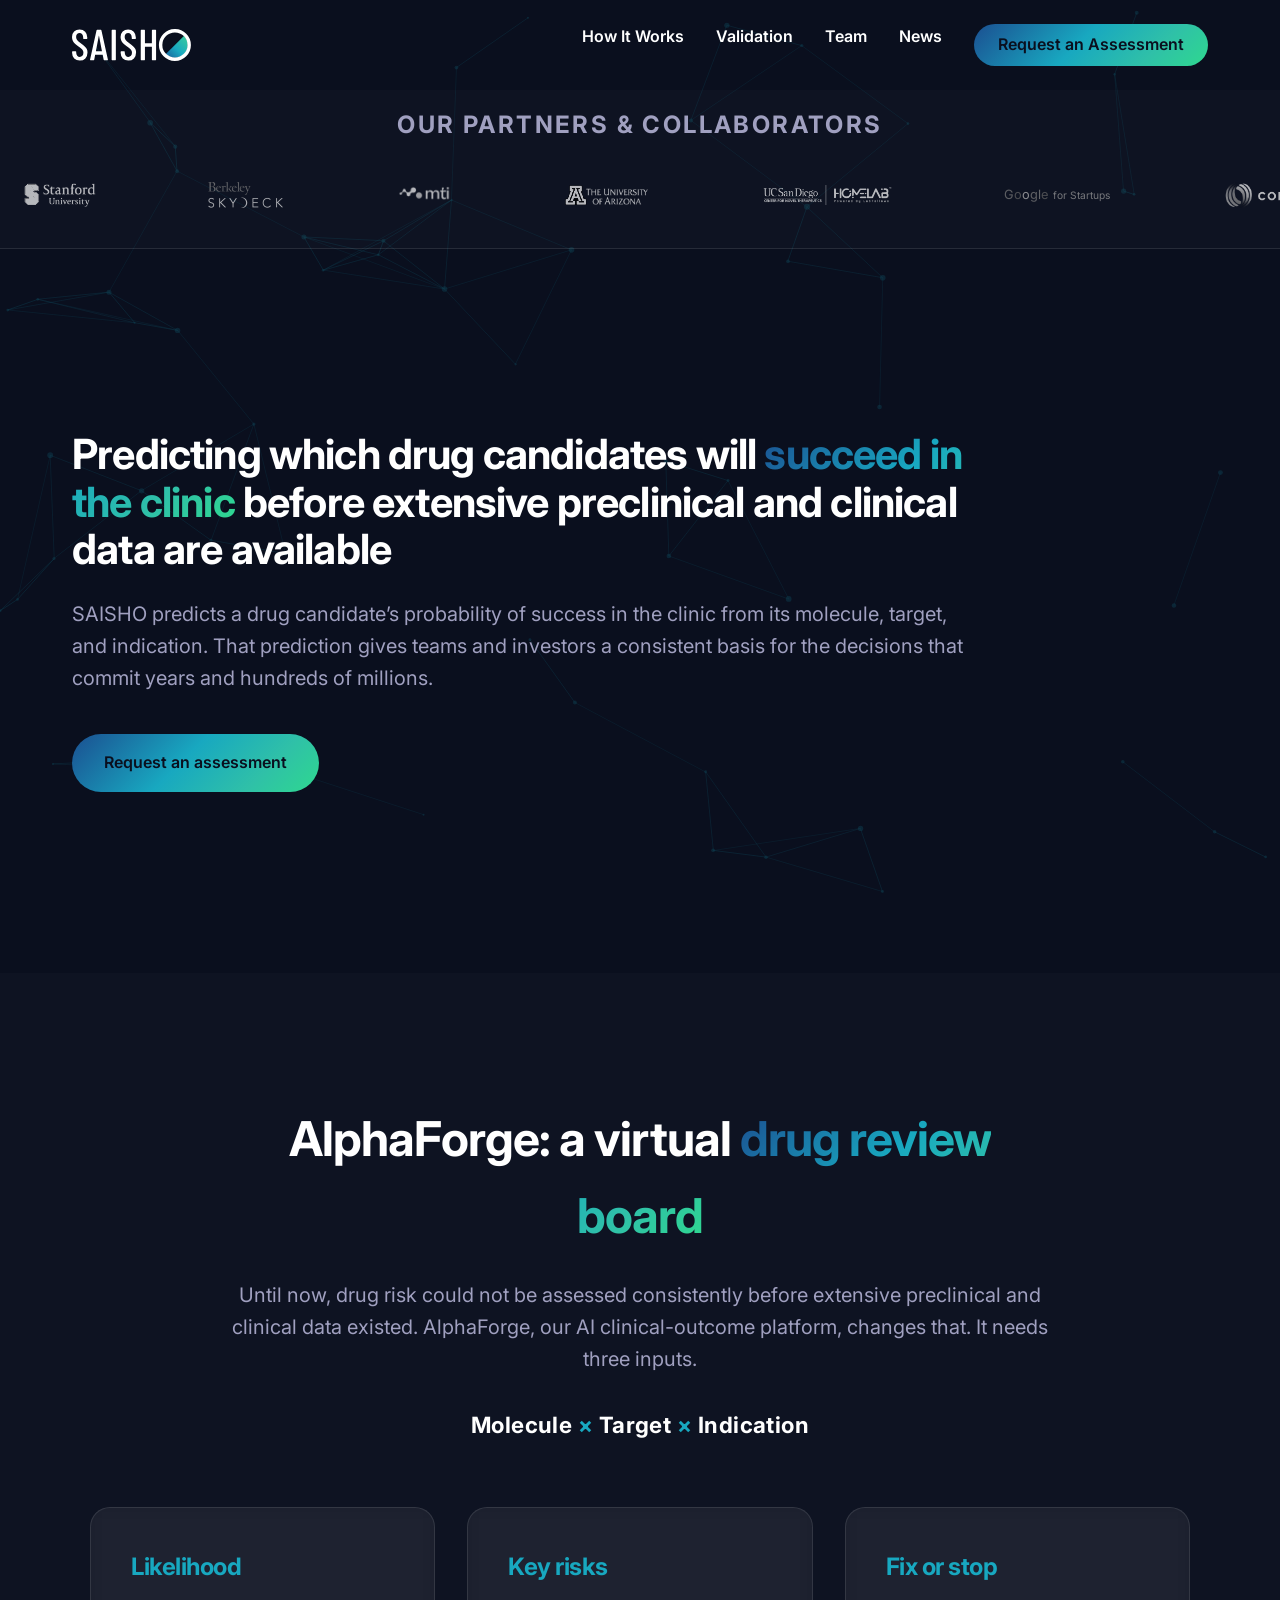
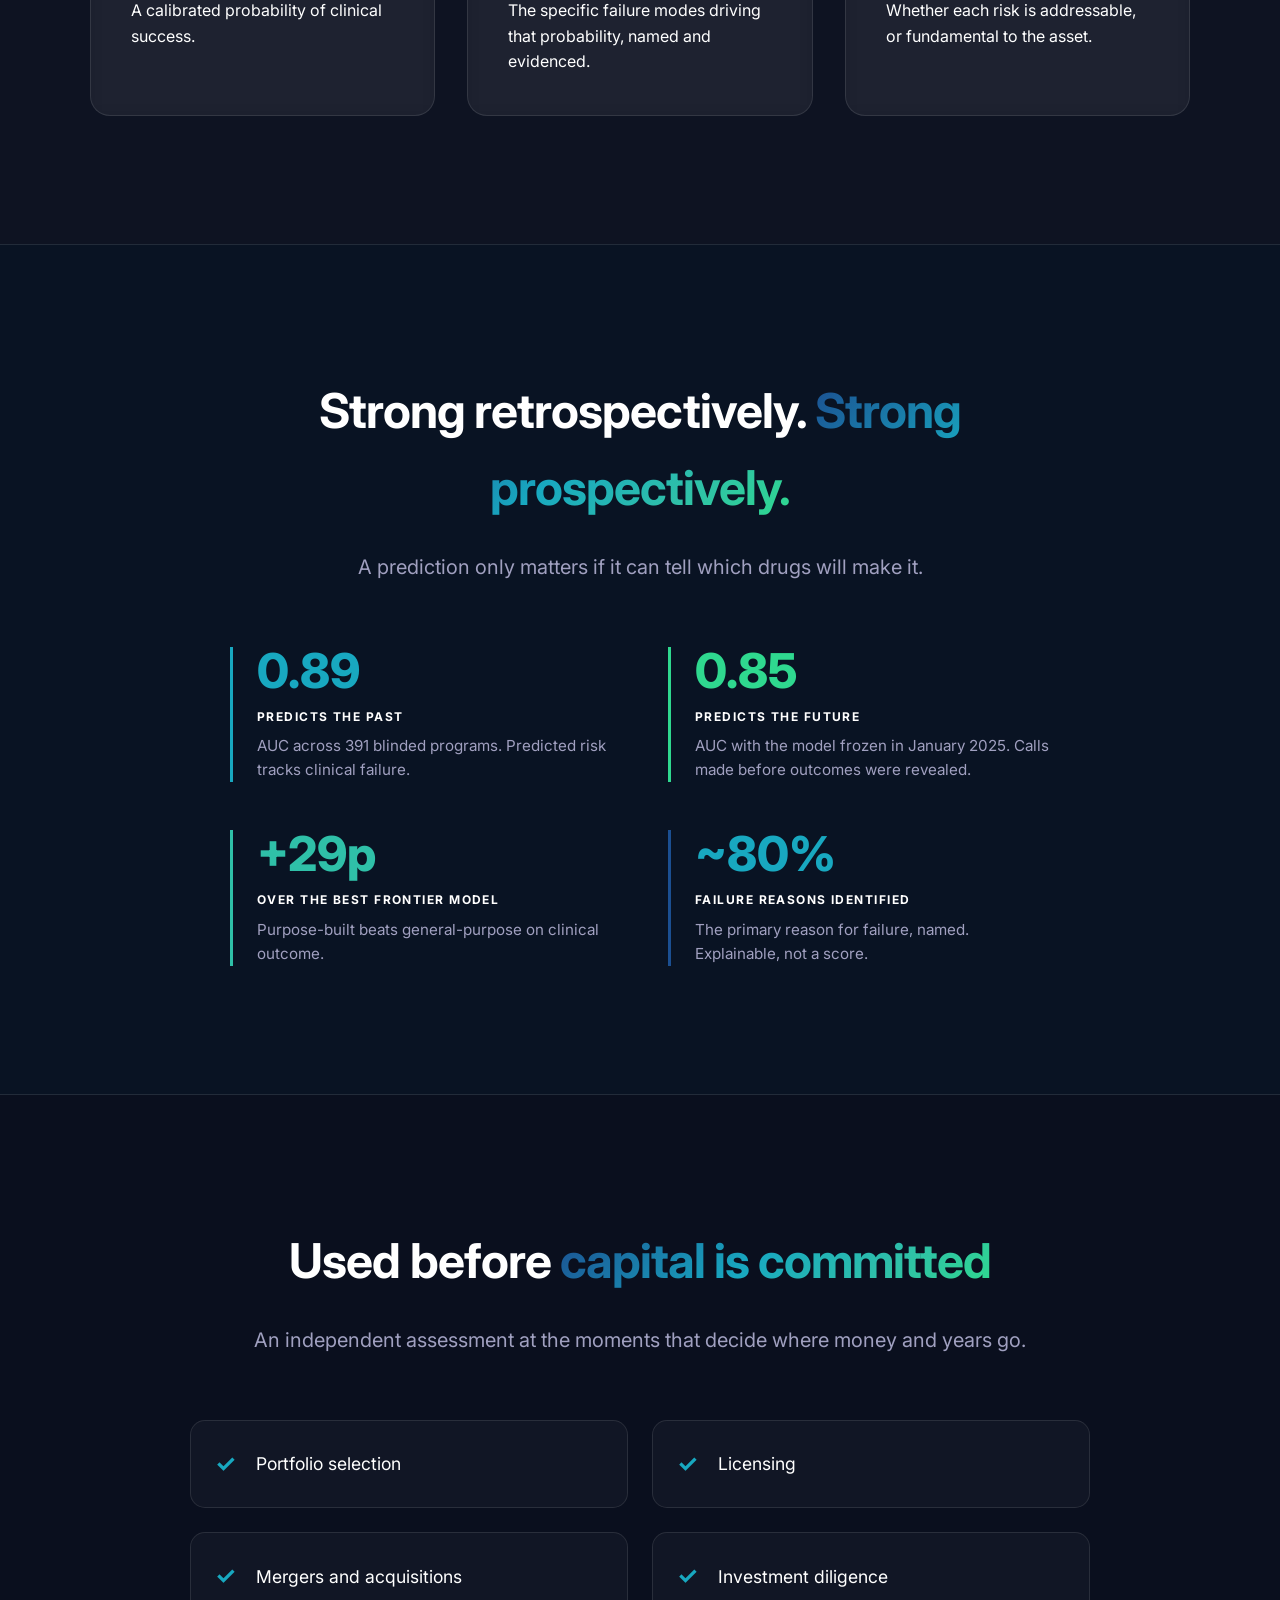
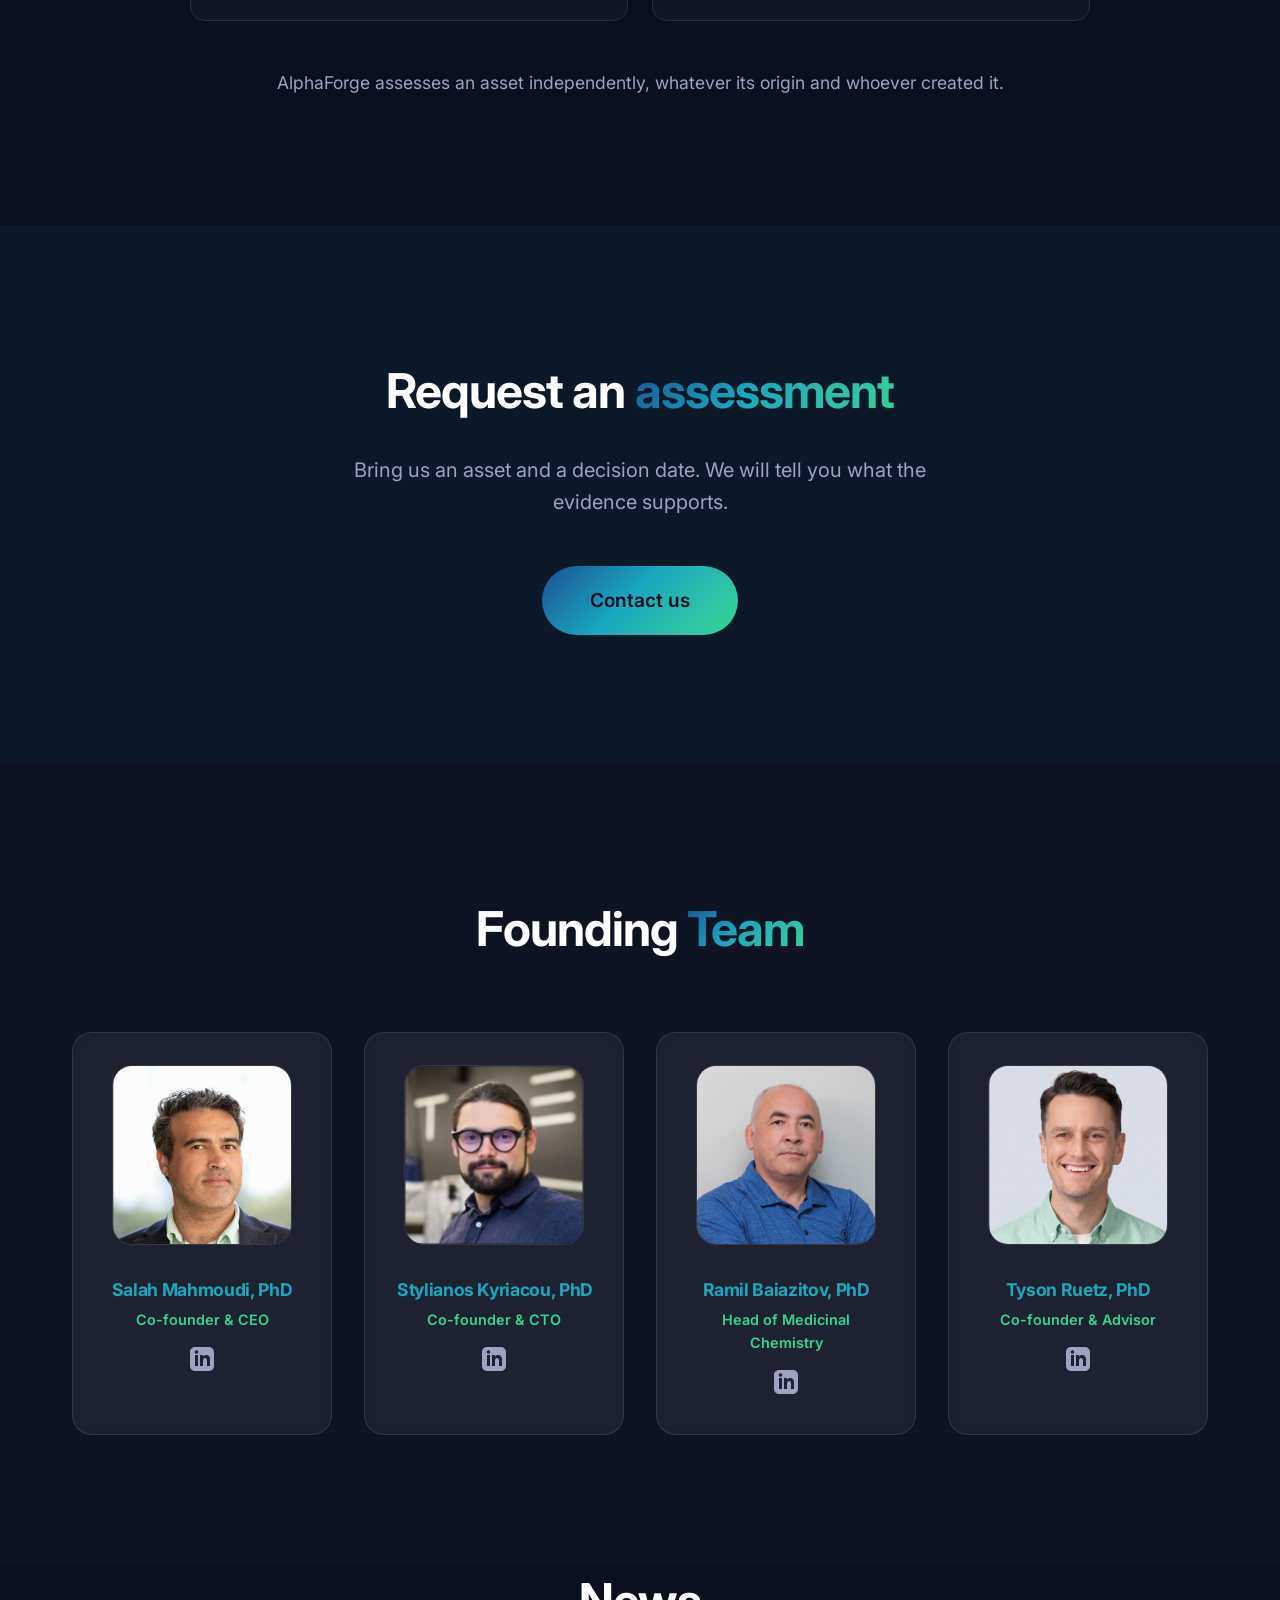
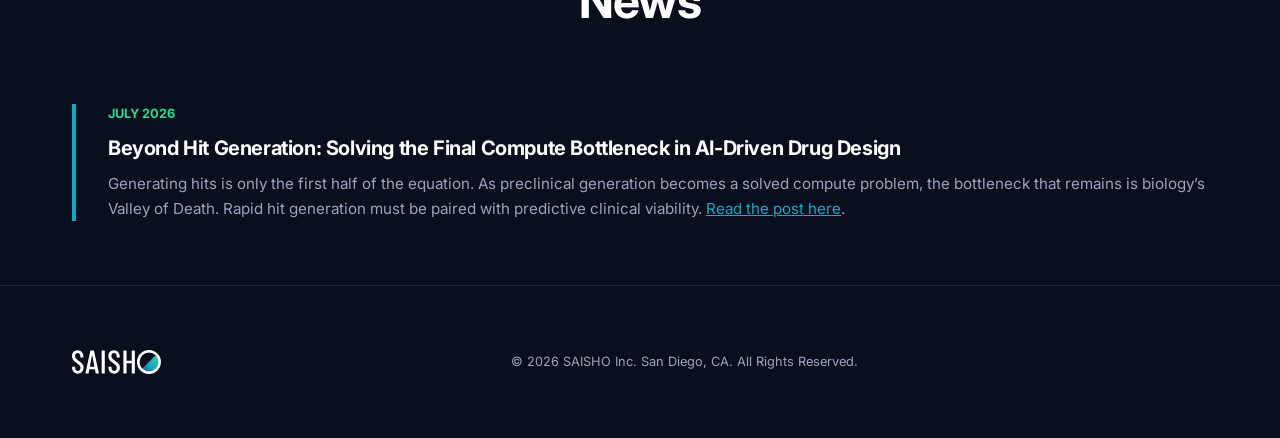
==== commit 718e55b9: "New hero headline; AlphaForge is a platform, not a model Headline becomes "Predicting which drug can" ====
--- a/index.html
+++ b/index.html
@@ -4,7 +4,7 @@
     <meta charset="UTF-8">
     <meta name="viewport" content="width=device-width, initial-scale=1.0">
     <title>SAISHO | Predicting the probability of clinical success</title>
-    <meta name="description" content="SAISHO predicts a drug's probability of clinical success from its molecule, target, and indication, changing how drugs are designed, funded and advanced.">
+    <meta name="description" content="SAISHO predicts which drug candidates will succeed in the clinic, from molecule, target, and indication, before extensive preclinical or clinical data exist.">
     <link rel="canonical" href="https://www.saisho.ai/">
 
     <!-- Open Graph / Twitter: without these, link previews fall back to the
@@ -18,7 +18,7 @@
     <meta property="og:image" content="https://www.saisho.ai/assets/social-card.png">
     <meta property="og:image:width" content="1200">
     <meta property="og:image:height" content="630">
-    <meta property="og:image:alt" content="SAISHO: changing how drugs are designed, funded and advanced to the clinic">
+    <meta property="og:image:alt" content="SAISHO: predicting which drug candidates will succeed in the clinic">
     <meta name="twitter:card" content="summary_large_image">
     <meta name="twitter:title" content="SAISHO | Predicting the probability of clinical success">
     <meta name="twitter:description" content="AlphaForge predicts a drug candidate's probability of success in the clinic from its molecule, target, and indication.">
@@ -115,7 +115,7 @@
         <!-- Hero -->
         <section class="hero container">
             <div class="hero-content">
-                <h1 class="reveal">Changing how drugs are designed, funded and <span class="gradient-text">advanced to the clinic</span></h1>
+                <h1 class="reveal">Predicting which drug candidates will <span class="gradient-text">succeed in the clinic</span> before extensive preclinical and clinical data are available</h1>
                 <p class="reveal" style="animation-delay: 0.2s;">SAISHO predicts a drug candidate’s probability of success in the clinic from its molecule, target, and indication. That prediction gives teams and investors a consistent basis for the decisions that commit years and hundreds of millions.</p>
                 <div class="hero-actions reveal" style="animation-delay: 0.4s;">
                     <a href="#assessment" class="btn btn-primary">Request an assessment</a>
@@ -129,7 +129,7 @@
                 <div style="max-width: 820px; margin: 0 auto 4rem; text-align: center;">
                     <h2 style="font-size: 3rem; margin-bottom: 1.5rem;">AlphaForge: a virtual <span class="gradient-text">drug review board</span></h2>
                     <p style="color: var(--text-muted); font-size: 1.25rem;">
-                        Until now, drug risk could not be assessed consistently before extensive preclinical and clinical data existed. AlphaForge, our AI clinical-outcome model, changes that. It needs three inputs.
+                        Until now, drug risk could not be assessed consistently before extensive preclinical and clinical data existed. AlphaForge, our AI clinical-outcome platform, changes that. It needs three inputs.
                     </p>
                     <p style="font-size: 1.4rem; font-weight: 700; margin-top: 2rem; letter-spacing: 0.02em;">
                         Molecule <span style="color: var(--primary-color);">&times;</span> Target <span style="color: var(--primary-color);">&times;</span> Indication
--- a/index.css
+++ b/index.css
@@ -84,15 +84,15 @@
 .hero-content {
     position: relative;
     z-index: 10;
-    max-width: 700px;
+    max-width: 900px;
 }
 
 .hero h1 {
     /* 3.6rem rather than 4.5rem: the headline is a full sentence, and the
        larger size orphaned its last word. The mobile clamp in the
        max-width: 992px block still overrides this. */
-    font-size: 3.6rem;
-    line-height: 1.1;
+    font-size: 2.6rem;
+    line-height: 1.15;
     margin-bottom: 1.5rem;
 }
 
